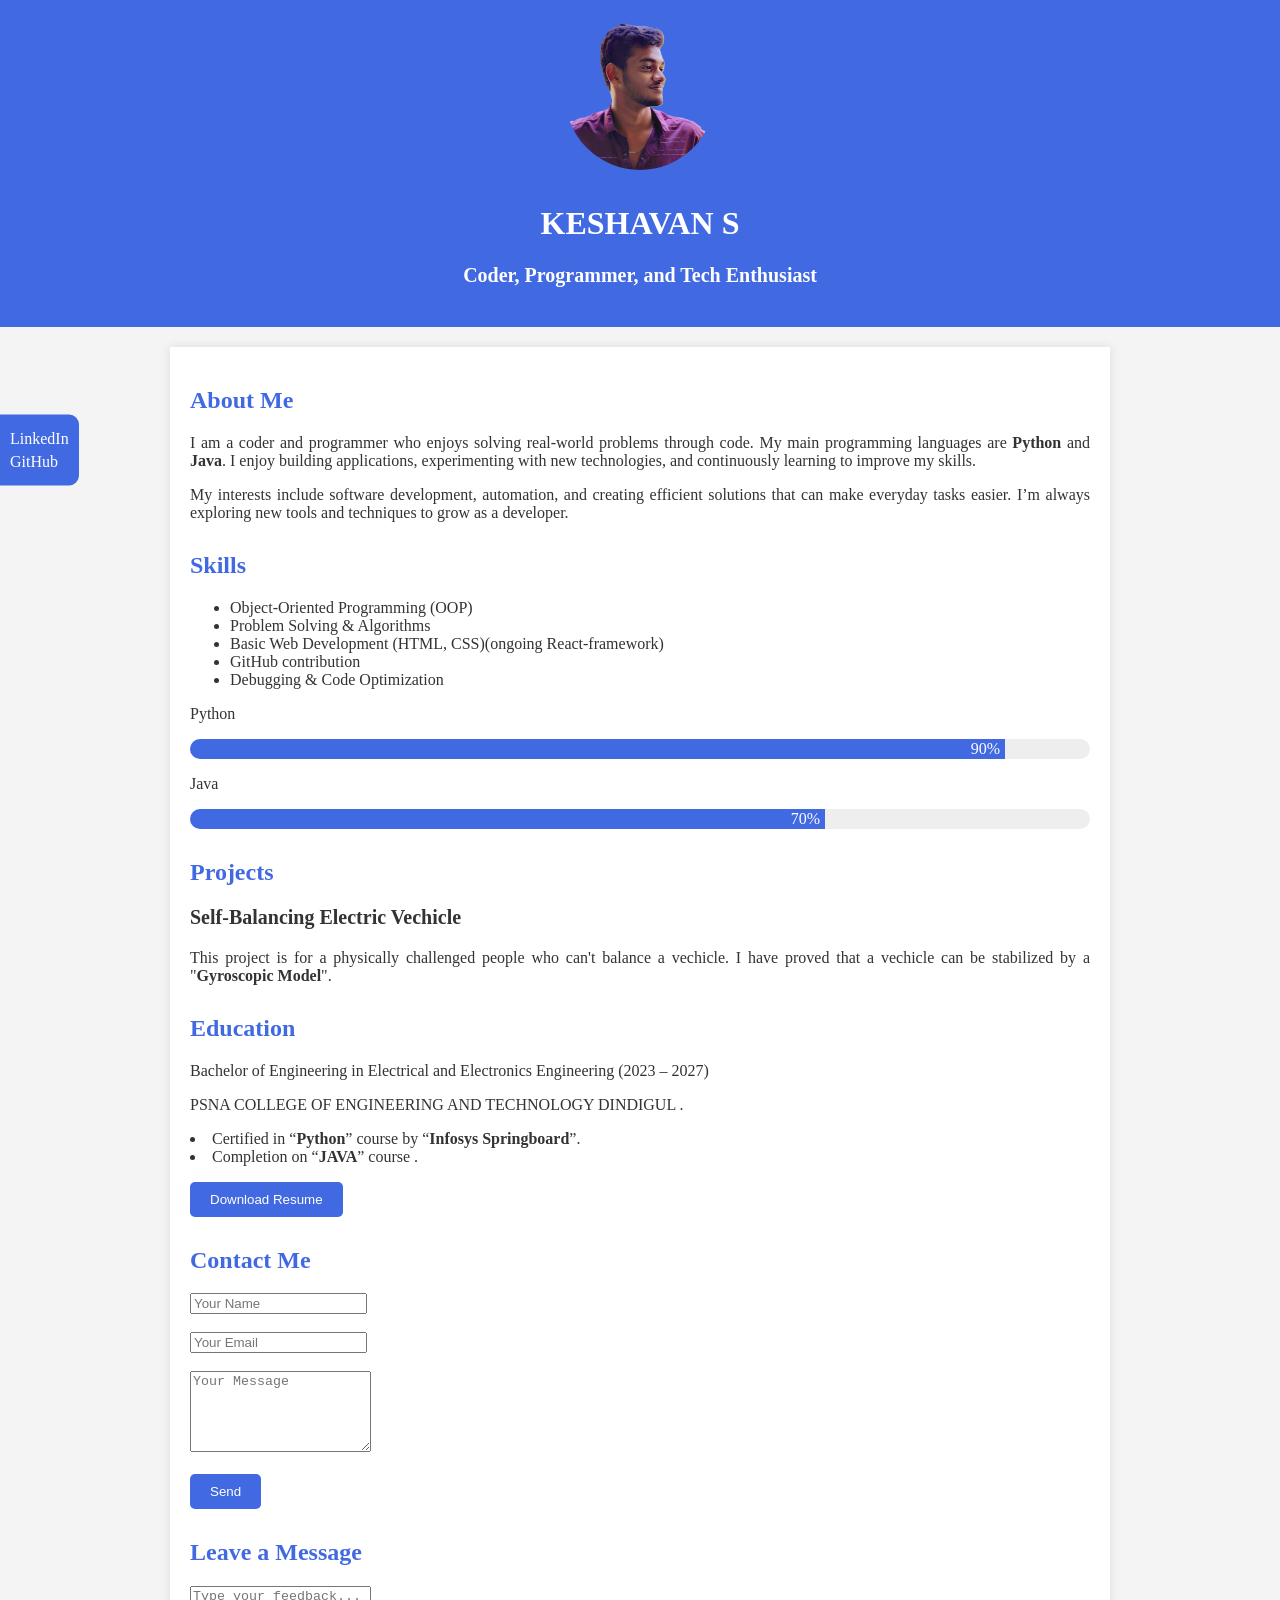
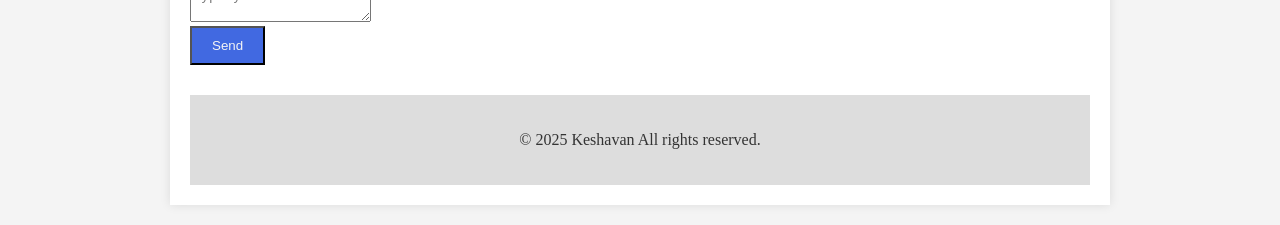
==== index.html @ f6db958f "Add files via upload" ====
<!DOCTYPE html>
<html lang="en">
<head>

<link href="https://cdn.jsdelivr.net/npm/aos@2.3.4/dist/aos.css" rel="stylesheet">
<script src="https://cdn.jsdelivr.net/npm/aos@2.3.4/dist/aos.js"></script>

    <meta charset="UTF-8">
    <title>My Profile</title>
    <link rel="stylesheet" href="style.css">
</head>
<body>
  <header>
  <img src="K7.png" alt="KESHAVAN" style="width:150px; height:150px; border-radius: 100%; object-fit: cover; margin-bottom: 10px;">
    <h1>KESHAVAN S</h1>
    <h3>Coder, Programmer, and Tech Enthusiast</h3>
  </header>

  <div class="container">
    <section>



      <h2>About Me</h2>
     <p>I am a coder and programmer who enjoys solving real-world problems through code. My main programming languages are <strong>Python</strong> and <strong>Java</strong>. I enjoy building applications, experimenting with new technologies, and continuously learning to improve my skills.
  </p>
  <p>
    My interests include software development, automation, and creating efficient solutions that can make everyday tasks easier. I’m always exploring new tools and techniques to grow as a developer.
  </p>
    </section>

    <section>
      <h2>Skills</h2>
      <ul>
    <li>Object-Oriented Programming (OOP)</li>
    <li>Problem Solving & Algorithms</li>
    <li>Basic Web Development (HTML, CSS)(ongoing React-framework)</li>
    <li>GitHub contribution</li>
    <li>Debugging & Code Optimization</li>
      </ul>

<div class="skill">
  <p>Python</p>
  <div class="skill-bar">
    <div class="fill" style="width: 90%;">90%</div>
  </div>
</div>

<div class="skill">
  <p>Java</p>
  <div class="skill-bar">
    <div class="fill" style="width: 70%;">70%</div>
  </div>
</div>

    </section>

    <section>
      <h2>Projects</h2>
      <h3>Self-Balancing Electric Vechicle</h3>
<p>This project is for a physically challenged people who can't balance a vechicle. I have proved that a vechicle can be stabilized by a "<strong>Gyroscopic Model</strong>".</p>
    </section>

    <section>
      <h2>Education</h2>
      <p>Bachelor of Engineering in Electrical and Electronics Engineering (2023 – 2027)</p> 
 <p>PSNA COLLEGE OF ENGINEERING AND TECHNOLOGY DINDIGUL .</p>


 <li>Certified in “<strong>Python</strong>” course by “<strong>Infosys Springboard</strong>”.</li>
<li>Completion on “<strong>JAVA</strong>” course .</li>


</p>
<a href="KESHAVAN_S.pdf" download>
  <button style="padding: 10px 20px; background-color: #4169E1; color: white; border: none; border-radius: 5px;">Download Resume</button>
</a>
    </section>

<div id="progress-bar"></div>


<div class="social-bar">
  <a href="www.linkedin.com/in/keshavan-s-7044b62ba" target="_blank">LinkedIn</a>
  <a href="https://github.com/Kesh-2006-VNR" target="_blank">GitHub</a>

</div>

<section>
  <h2>Contact Me</h2>
  <form action="mailto:keshavans074@gmail.com" method="post" enctype="text/plain">
    <input type="text" name="name" placeholder="Your Name" required><br><br>
    <input type="email" name="email" placeholder="Your Email" required><br><br>
    <textarea name="message" placeholder="Your Message" rows="5" required></textarea><br><br>
    <button style="padding: 10px 20px; background-color: #4169E1; color: white; border: none; border-radius: 5px;type="submit">Send</button>

  </form>

</section>
<section>

<h2>Leave a Message</h2>
<textarea placeholder="Type your feedback..."></textarea><br>
<button onclick="alert('Thanks for your feedback!')">Send</button>
</section>

  <footer>
    <p>&copy; 2025 Keshavan All rights reserved.</p>
  </footer>
</body>

    <script src="script.js"></script>

</html>
---- style.css ----
body {
      font-family: typewriter;
      margin: 0;
      padding: 0;
      background-color: #f4f4f4;
      color: #333;
    }
    header {
      background-color: #4169E1;
      color: white;
      padding: 20px;
      text-align: center;
    }
    .container {
      max-width: 900px;
      margin: 20px auto;
 text-align: justify;

      padding: 20px;
      background: white;
      box-shadow: 0 0 10px rgba(0, 0, 0, 0.1);
    }
    section {
      margin-bottom: 30px;
    }
    h2 {

      color: #4169E1;
    }
    footer {
      text-align: center;
      padding: 20px;
      background-color: #ddd;
    }

button {
    background-color: #4169E1;
    color:  #f4f4f4;
    padding: 10px 20px;
    font-size: 20px;
}
h3{font-size: 20px;}

button:hover {
  transform: scale(1.05);
  transition: transform 0.3s ease-in-out;
}

.social-bar {
  position: fixed;
  top: 50%;
  left: 0;
  transform: translateY(-50%);
  background: #4169E1;
  padding: 10px;
  border-radius: 0 10px 10px 0;
}
.social-bar a {
  display: block;
  color: white;
  margin: 5px 0;
  text-decoration: none;
}
.skill-bar {
  background: #eee;
  border-radius: 20px;
  overflow: hidden;
  height: 20px;
}
.skill-bar .fill {
  background: #4169E1;
  height: 100%;
  text-align: right;
  padding-right: 5px;
  color: white;
  line-height: 20px;
  transition: width 1s ease-in-out;
}
#progress-bar {
  position: fixed;
  top: 0;
  left: 0;
  height: 4px;
  background: #000000;
  width: 0%;
  z-index: 9999;
}
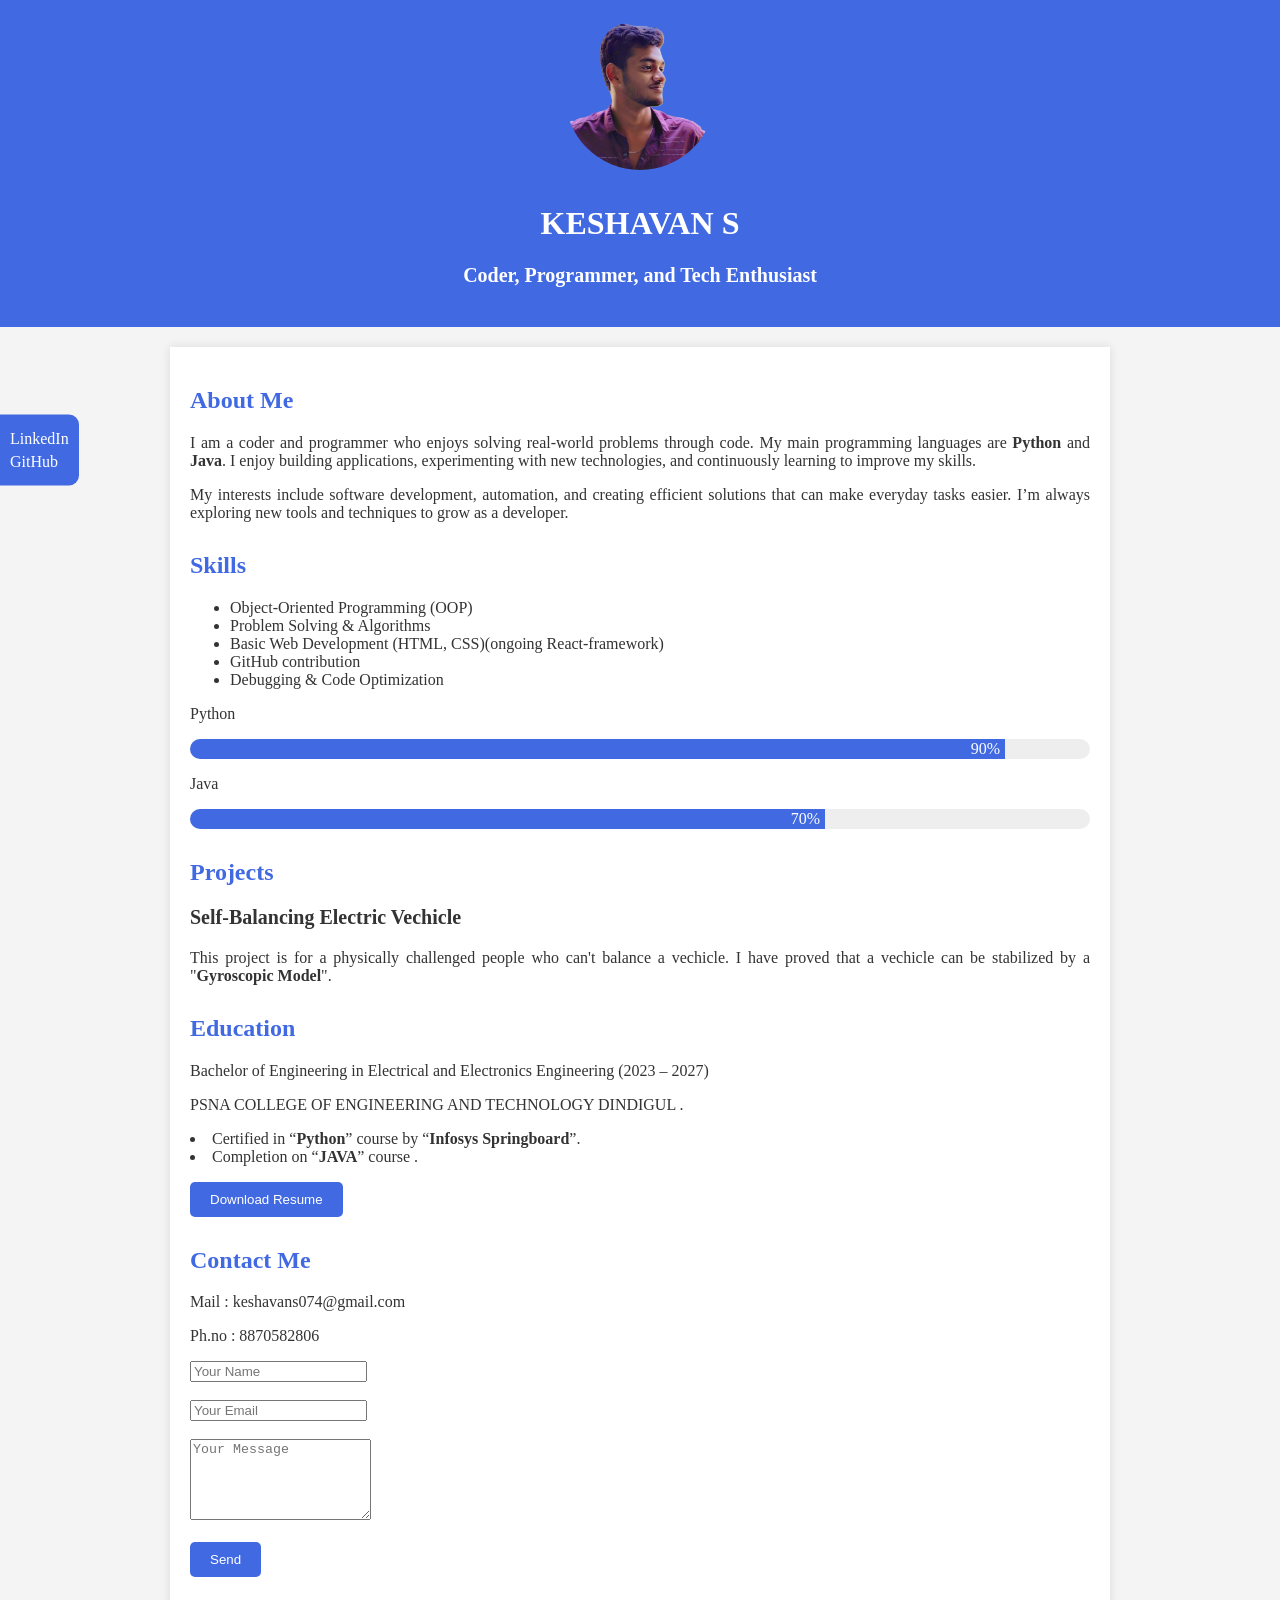
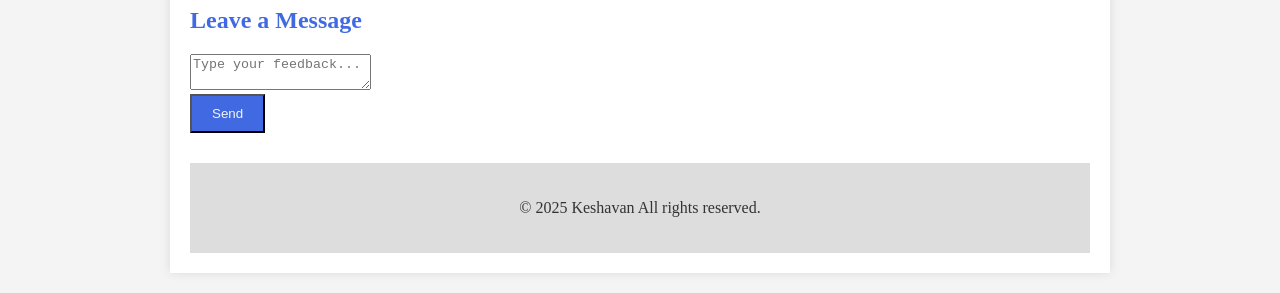
==== commit 2ccd4754: "Add files via upload" ====
--- a/index.html
+++ b/index.html
@@ -88,6 +88,8 @@
 
 <section>
   <h2>Contact Me</h2>
+<p>Mail : keshavans074@gmail.com</p>
+<p>Ph.no : 8870582806</p>
   <form action="mailto:keshavans074@gmail.com" method="post" enctype="text/plain">
     <input type="text" name="name" placeholder="Your Name" required><br><br>
     <input type="email" name="email" placeholder="Your Email" required><br><br>
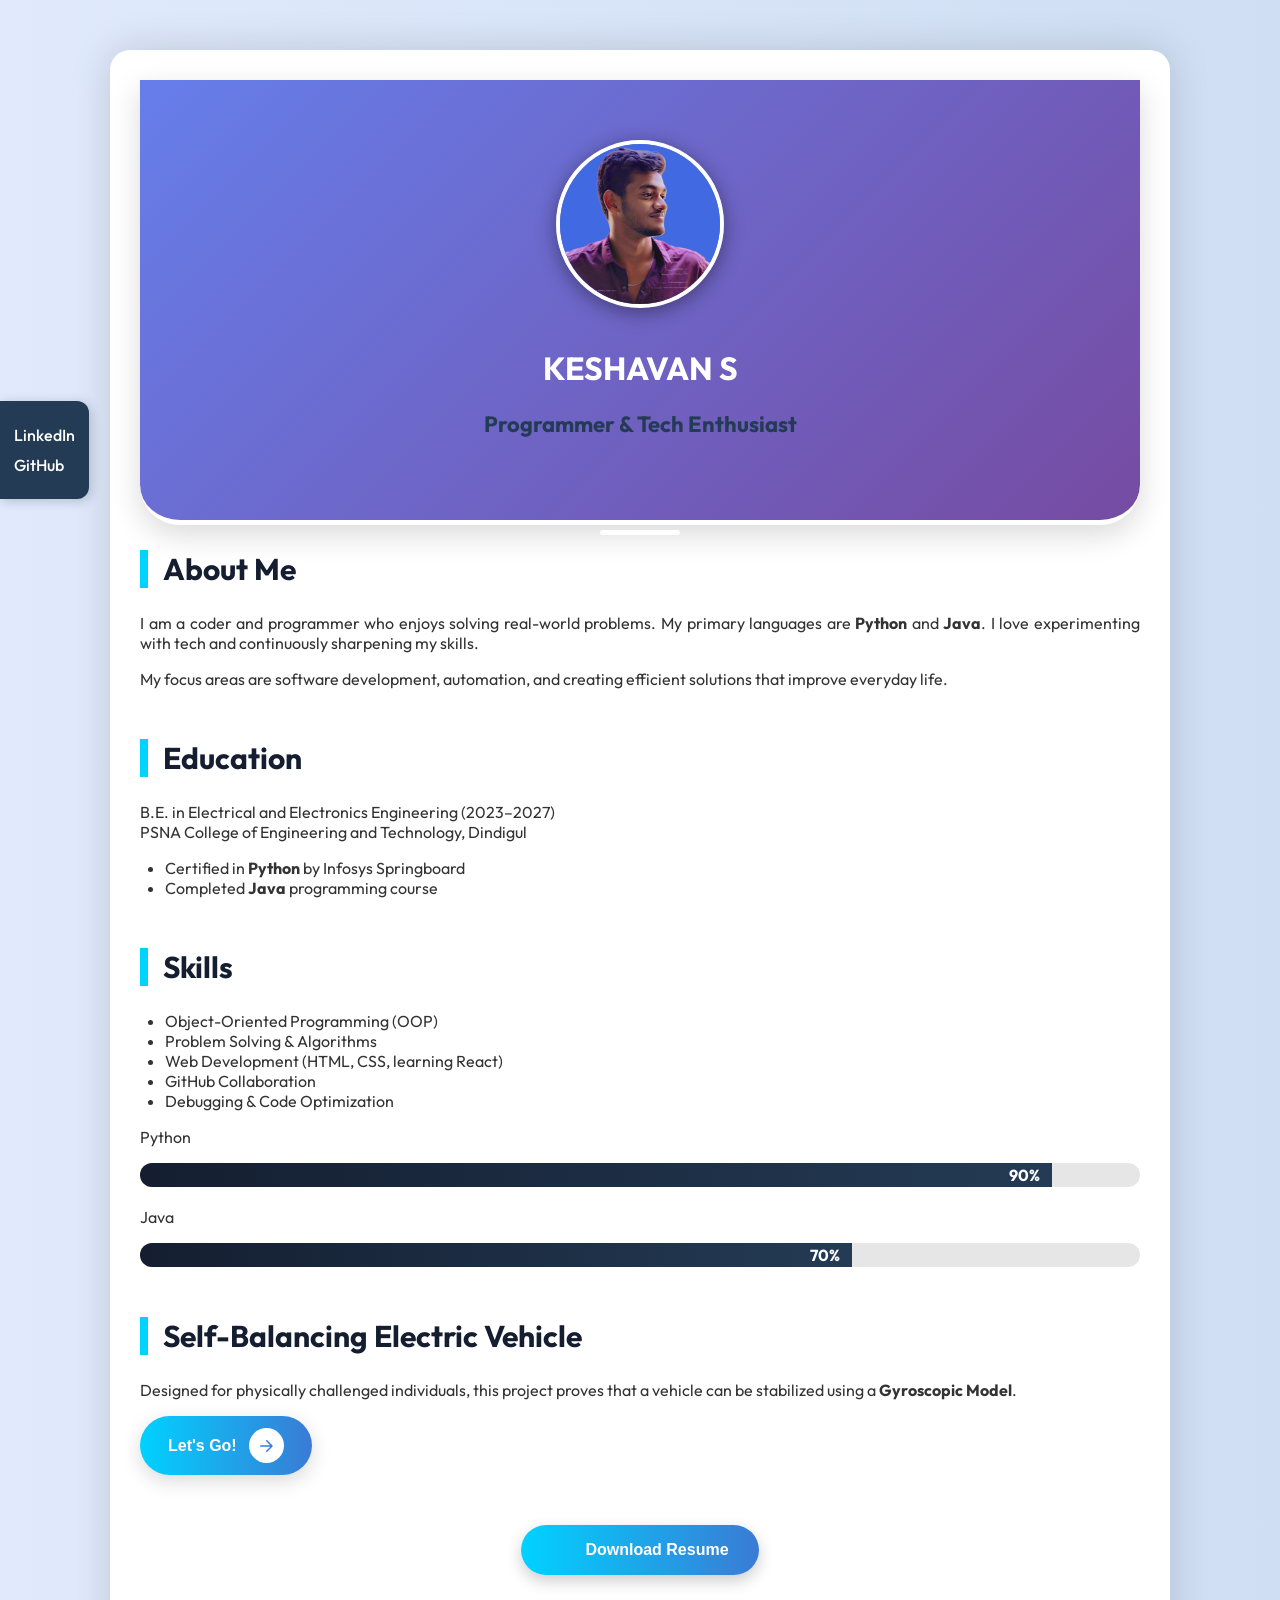
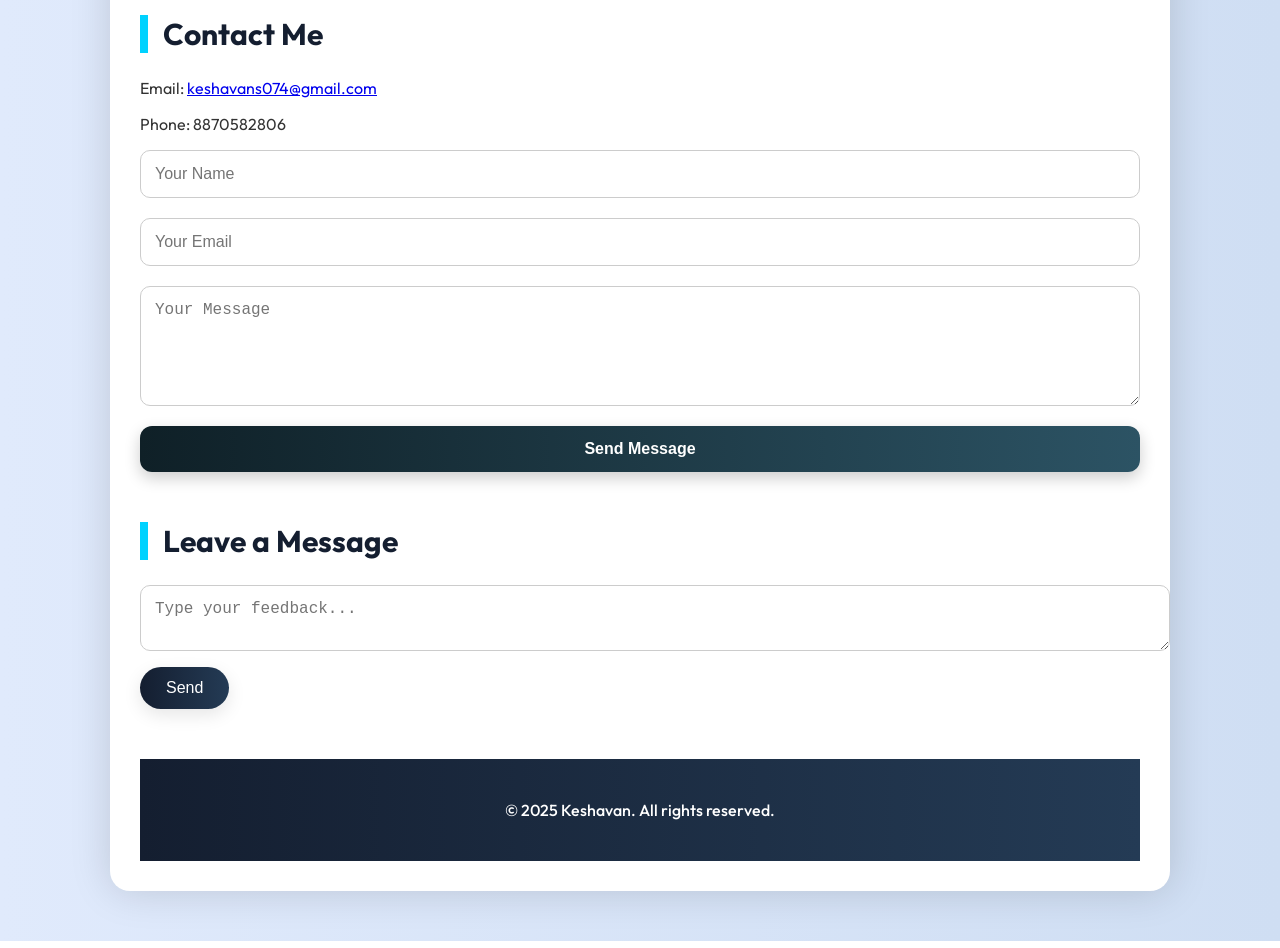
==== commit 4cf23b19: "Add files via upload" ====
--- a/index.html
+++ b/index.html
@@ -1,116 +1,119 @@
 <!DOCTYPE html>
 <html lang="en">
 <head>
-
-<link href="https://cdn.jsdelivr.net/npm/aos@2.3.4/dist/aos.css" rel="stylesheet">
-<script src="https://cdn.jsdelivr.net/npm/aos@2.3.4/dist/aos.js"></script>
-
-    <meta charset="UTF-8">
-    <title>My Profile</title>
-    <link rel="stylesheet" href="style.css">
+  <meta charset="UTF-8" />
+  <meta name="viewport" content="width=device-width, initial-scale=1.0" />
+  <title>Keshavan S - Portfolio</title>
+  <link href="https://fonts.googleapis.com/css2?family=Outfit:wght@400;600;700&display=swap" rel="stylesheet">
+  <link rel="stylesheet" href="style.css" />
+  <script src="https://cdn.jsdelivr.net/npm/aos@2.3.4/dist/aos.js"></script>
+  <link href="https://cdn.jsdelivr.net/npm/aos@2.3.4/dist/aos.css" rel="stylesheet">
 </head>
 <body>
-  <header>
-  <img src="K7.png" alt="KESHAVAN" style="width:150px; height:150px; border-radius: 100%; object-fit: cover; margin-bottom: 10px;">
-    <h1>KESHAVAN S</h1>
-    <h3>Coder, Programmer, and Tech Enthusiast</h3>
-  </header>
+  <div class="container">
+    <header>
+      <img src="K7.png" alt="Keshavan Profile" class="profile-pic" />
+      <h1>KESHAVAN S</h1>
+      <h3>Programmer & Tech Enthusiast</h3>
+    </header>
 
-  <div class="container">
-    <section>
-
-
-
+    <!-- About Me -->
+    <section class="about-me">
       <h2>About Me</h2>
-     <p>I am a coder and programmer who enjoys solving real-world problems through code. My main programming languages are <strong>Python</strong> and <strong>Java</strong>. I enjoy building applications, experimenting with new technologies, and continuously learning to improve my skills.
-  </p>
-  <p>
-    My interests include software development, automation, and creating efficient solutions that can make everyday tasks easier. I’m always exploring new tools and techniques to grow as a developer.
-  </p>
+      <p>I am a coder and programmer who enjoys solving real-world problems. My primary languages are <strong>Python</strong> and <strong>Java</strong>. I love experimenting with tech and continuously sharpening my skills.</p>
+      <p>My focus areas are software development, automation, and creating efficient solutions that improve everyday life.</p>
     </section>
 
-    <section>
+    <!-- Education -->
+    <section class="education">
+      <h2>Education</h2>
+      <p>B.E. in Electrical and Electronics Engineering (2023–2027)<br />
+         PSNA College of Engineering and Technology, Dindigul</p>
+      <ul>
+        <li>Certified in <strong>Python</strong> by Infosys Springboard</li>
+        <li>Completed <strong>Java</strong> programming course</li>
+      </ul>
+    </section>
+
+    <!-- Skills -->
+    <section class="skills">
       <h2>Skills</h2>
       <ul>
-    <li>Object-Oriented Programming (OOP)</li>
-    <li>Problem Solving & Algorithms</li>
-    <li>Basic Web Development (HTML, CSS)(ongoing React-framework)</li>
-    <li>GitHub contribution</li>
-    <li>Debugging & Code Optimization</li>
+        <li>Object-Oriented Programming (OOP)</li>
+        <li>Problem Solving & Algorithms</li>
+        <li>Web Development (HTML, CSS, learning React)</li>
+        <li>GitHub Collaboration</li>
+        <li>Debugging & Code Optimization</li>
       </ul>
+      <div class="skill">
+        <p>Python</p>
+        <div class="skill-bar"><div class="fill" style="width: 90%">90%</div></div>
+      </div>
+      <div class="skill">
+        <p>Java</p>
+        <div class="skill-bar"><div class="fill" style="width: 70%">70%</div></div>
+      </div>
+    </section>
 
-<div class="skill">
-  <p>Python</p>
-  <div class="skill-bar">
-    <div class="fill" style="width: 90%;">90%</div>
-  </div>
-</div>
-
-<div class="skill">
-  <p>Java</p>
-  <div class="skill-bar">
-    <div class="fill" style="width: 70%;">70%</div>
-  </div>
-</div>
+    <!-- Project -->
+    <section class="project">
+      <h2>Self-Balancing Electric Vehicle</h2>
+      <p>Designed for physically challenged individuals, this project proves that a vehicle can be stabilized using a <strong>Gyroscopic Model</strong>.</p>
+      <button class="project-btn" onclick="window.location.href='your-project-details.html'">
+  <span class="text">Let's Go!</span>
+  <span class="icon-wrap">
+    <svg xmlns="http://www.w3.org/2000/svg" width="18" height="18" viewBox="0 0 24 24" fill="none">
+      <path d="M5 12h14M13 5l7 7-7 7" stroke="currentColor" stroke-width="2" stroke-linecap="round" stroke-linejoin="round"/>
+    </svg>
+  </span>
+</button>
 
     </section>
 
-    <section>
-      <h2>Projects</h2>
-      <h3>Self-Balancing Electric Vechicle</h3>
-<p>This project is for a physically challenged people who can't balance a vechicle. I have proved that a vechicle can be stabilized by a "<strong>Gyroscopic Model</strong>".</p>
+    <!-- Resume Download -->
+<div class="resume-download">
+  <button class="resume-btn">
+    <svg class="svgIcon" viewBox="0 0 384 512" xmlns="http://www.w3.org/2000/svg">
+      <path d="M169.4 470.6c12.5 12.5 32.8..." />
+    </svg>
+    <span>Download Resume</span>
+  </button>
+</div>
+
+
+    <!-- Social Links -->
+    <div class="social-bar">
+      <a href="https://www.linkedin.com/in/keshavan-s-7044b62ba" target="_blank">LinkedIn</a>
+      <a href="https://github.com/Kesh-2006-VNR" target="_blank">GitHub</a>
+    </div>
+
+    <!-- Contact Form -->
+    <section class="contact">
+      <h2>Contact Me</h2>
+      <p>Email: <a href="mailto:keshavans074@gmail.com">keshavans074@gmail.com</a></p>
+      <p>Phone: 8870582806</p>
+      <form action="mailto:keshavans074@gmail.com" method="post" enctype="text/plain">
+        <input type="text" name="name" placeholder="Your Name" required />
+        <input type="email" name="email" placeholder="Your Email" required />
+        <textarea name="message" rows="5" placeholder="Your Message" required></textarea>
+        <button class="button" type="submit">Send Message</button>
+      </form>
     </section>
 
-    <section>
-      <h2>Education</h2>
-      <p>Bachelor of Engineering in Electrical and Electronics Engineering (2023 – 2027)</p> 
- <p>PSNA COLLEGE OF ENGINEERING AND TECHNOLOGY DINDIGUL .</p>
-
-
- <li>Certified in “<strong>Python</strong>” course by “<strong>Infosys Springboard</strong>”.</li>
-<li>Completion on “<strong>JAVA</strong>” course .</li>
-
-
-</p>
-<a href="KESHAVAN_S.pdf" download>
-  <button style="padding: 10px 20px; background-color: #4169E1; color: white; border: none; border-radius: 5px;">Download Resume</button>
-</a>
+    <!-- Feedback -->
+    <section class="feedback">
+      <h2>Leave a Message</h2>
+      <textarea placeholder="Type your feedback..."></textarea>
+      <button onclick="alert('Thanks for your feedback!')">Send</button>
     </section>
 
-<div id="progress-bar"></div>
+    <!-- Footer -->
+    <footer>
+      <p>&copy; 2025 Keshavan. All rights reserved.</p>
+    </footer>
+  </div>
 
-
-<div class="social-bar">
-  <a href="www.linkedin.com/in/keshavan-s-7044b62ba" target="_blank">LinkedIn</a>
-  <a href="https://github.com/Kesh-2006-VNR" target="_blank">GitHub</a>
-
-</div>
-
-<section>
-  <h2>Contact Me</h2>
-<p>Mail : keshavans074@gmail.com</p>
-<p>Ph.no : 8870582806</p>
-  <form action="mailto:keshavans074@gmail.com" method="post" enctype="text/plain">
-    <input type="text" name="name" placeholder="Your Name" required><br><br>
-    <input type="email" name="email" placeholder="Your Email" required><br><br>
-    <textarea name="message" placeholder="Your Message" rows="5" required></textarea><br><br>
-    <button style="padding: 10px 20px; background-color: #4169E1; color: white; border: none; border-radius: 5px;type="submit">Send</button>
-
-  </form>
-
-</section>
-<section>
-
-<h2>Leave a Message</h2>
-<textarea placeholder="Type your feedback..."></textarea><br>
-<button onclick="alert('Thanks for your feedback!')">Send</button>
-</section>
-
-  <footer>
-    <p>&copy; 2025 Keshavan All rights reserved.</p>
-  </footer>
+  <div id="progress-bar"></div>
+  <script src="script.js"></script>
 </body>
-
-    <script src="script.js"></script>
-
-</html>+</html>
--- a/style.css
+++ b/style.css
@@ -1,50 +1,162 @@
-
- body {
-      font-family: typewriter;
-      margin: 0;
-      padding: 0;
-      background-color: #f4f4f4;
-      color: #333;
-    }
-    header {
-      background-color: #4169E1;
-      color: white;
-      padding: 20px;
-      text-align: center;
-    }
-    .container {
-      max-width: 900px;
-      margin: 20px auto;
- text-align: justify;
-
-      padding: 20px;
-      background: white;
-      box-shadow: 0 0 10px rgba(0, 0, 0, 0.1);
-    }
-    section {
-      margin-bottom: 30px;
-    }
-    h2 {
-
-      color: #4169E1;
-    }
-    footer {
-      text-align: center;
-      padding: 20px;
-      background-color: #ddd;
-    }
+body {
+  font-family: 'Outfit', sans-serif;
+  margin: 0;
+  padding: 0;
+  background: linear-gradient(to right, #e0eafc, #cfdef3);
+  color: #333;
+}
+
+header {
+  background: linear-gradient(135deg, #667eea, #764ba2);
+  color: white;
+  padding: 60px 20px;
+  text-align: center;
+  box-shadow: 0 10px 30px rgba(0, 0, 0, 0.15);
+  border-bottom: 5px solid #fff;
+  border-radius: 0 0 40px 40px;
+  position: relative;
+}
+
+header::after {
+  content: "";
+  position: absolute;
+  bottom: -15px;
+  left: 50%;
+  transform: translateX(-50%);
+  width: 80px;
+  height: 5px;
+  background: white;
+  border-radius: 50px;
+}
+
+.profile-pic {
+  width: 160px;
+  height: 160px;
+  border-radius: 50%;
+  object-fit: cover;
+  margin-bottom: 15px;
+  border: 4px solid white;
+  box-shadow: 0 4px 20px rgba(0, 0, 0, 0.4);
+}
+
+.container {
+  max-width: 1000px;
+  margin: 50px auto;
+  padding: 30px;
+  background: white;
+  border-radius: 20px;
+  box-shadow: 0 0 40px rgba(0, 0, 0, 0.15);
+  text-align: justify;
+}
+
+section {
+  margin-bottom: 50px;
+}
+
+h2 {
+  color: #141e30;
+  font-size: 30px;
+  border-left: 8px solid #00d2ff;
+  padding-left: 15px;
+  margin-bottom: 25px;
+}
+
+footer {
+  text-align: center;
+  padding: 25px;
+  background: linear-gradient(to right, #141e30, #243b55);
+  color: white;
+  font-size: 16px;
+  font-weight: 500;
+}
+
+ul {
+  padding-left: 25px;
+}
 
 button {
-    background-color: #4169E1;
-    color:  #f4f4f4;
-    padding: 10px 20px;
-    font-size: 20px;
-}
-h3{font-size: 20px;}
+  background: linear-gradient(to right, #141e30, #243b55);
+  color: white;
+  padding: 12px 26px;
+  font-size: 16px;
+  font-weight: 500;
+  border: none;
+  border-radius: 50px;
+  cursor: pointer;
+  transition: all 0.3s ease-in-out;
+  box-shadow: 0 6px 18px rgba(0, 0, 0, 0.1);
+}
 
 button:hover {
+  transform: translateY(-3px);
+  background: linear-gradient(to right, #243b55, #141e30);
+}
+
+h3 {
+  font-size: 22px;
+  color: #243b55;
+}
+
+.skill-bar {
+  background: #e6e6e6;
+  border-radius: 40px;
+  overflow: hidden;
+  height: 24px;
+  margin-bottom: 20px;
+}
+
+.skill-bar .fill {
+  background: linear-gradient(to right, #141e30, #243b55);
+  height: 100%;
+  text-align: right;
+  padding-right: 12px;
+  color: white;
+  font-weight: bold;
+  line-height: 24px;
+  transition: width 1s ease-in-out;
+}
+
+#progress-bar {
+  position: fixed;
+  top: 0;
+  left: 0;
+  height: 6px;
+  background: #00d2ff;
+  width: 0%;
+  z-index: 9999;
+  box-shadow: 0 2px 10px #00d2ff;
+}
+
+.project-btn {
+  display: inline-flex;
+  align-items: center;
+  background: linear-gradient(to right, #00d2ff, #3a7bd5);
+  color: white;
+  padding: 12px 28px;
+  border-radius: 40px;
+  border: none;
+  cursor: pointer;
+  font-size: 16px;
+  font-weight: 600;
+  transition: all 0.3s ease;
+  box-shadow: 0 6px 20px rgba(0, 0, 0, 0.15);
+}
+
+.project-btn:hover {
+  background: linear-gradient(to right, #3a7bd5, #00d2ff);
   transform: scale(1.05);
-  transition: transform 0.3s ease-in-out;
+}
+
+.project-btn .icon-wrap {
+  margin-left: 12px;
+  width: 35px;
+  height: 35px;
+  background: white;
+  color: #3a7bd5;
+  border-radius: 50%;
+  display: flex;
+  align-items: center;
+  justify-content: center;
 }
 
 .social-bar {
@@ -52,38 +164,91 @@
   top: 50%;
   left: 0;
   transform: translateY(-50%);
-  background: #4169E1;
-  padding: 10px;
-  border-radius: 0 10px 10px 0;
-}
+  background: #243b55;
+  padding: 14px;
+  border-radius: 0 12px 12px 0;
+  box-shadow: 2px 2px 12px rgba(0, 0, 0, 0.2);
+}
+
 .social-bar a {
   display: block;
   color: white;
-  margin: 5px 0;
+  margin: 10px 0;
   text-decoration: none;
-}
-.skill-bar {
-  background: #eee;
-  border-radius: 20px;
-  overflow: hidden;
-  height: 20px;
-}
-.skill-bar .fill {
-  background: #4169E1;
-  height: 100%;
-  text-align: right;
-  padding-right: 5px;
-  color: white;
-  line-height: 20px;
-  transition: width 1s ease-in-out;
-}
-#progress-bar {
-  position: fixed;
-  top: 0;
-  left: 0;
-  height: 4px;
-  background: #000000;
-  width: 0%;
-  z-index: 9999;
-}
-
+  font-weight: 500;
+}
+
+.resume-download {
+  display: flex;
+  justify-content: center;
+  margin: 40px 0;
+}
+
+.resume-btn {
+  display: flex;
+  align-items: center;
+  gap: 12px;
+  background: linear-gradient(to right, #00d2ff, #3a7bd5);
+  border: none;
+  color: white;
+  font-size: 16px;
+  font-weight: 600;
+  padding: 14px 30px;
+  border-radius: 50px;
+  cursor: pointer;
+  box-shadow: 0 6px 16px rgba(0, 0, 0, 0.2);
+  transition: all 0.3s ease;
+}
+
+.resume-btn .svgIcon {
+  width: 22px;
+  height: 22px;
+  fill: white;
+}
+
+.resume-btn:hover {
+  background: linear-gradient(to right, #3a7bd5, #00d2ff);
+  transform: translateY(-2px);
+}
+
+.contact form {
+  display: flex;
+  flex-direction: column;
+  gap: 20px;
+}
+
+.contact input,
+.contact textarea {
+  padding: 14px;
+  border-radius: 10px;
+  border: 1px solid #ccc;
+  font-size: 16px;
+  outline-color: #00d2ff;
+}
+
+.contact .button {
+  background: linear-gradient(to right, #0f2027, #2c5364);
+  border: none;
+  color: white;
+  font-weight: bold;
+  font-size: 16px;
+  padding: 14px;
+  border-radius: 12px;
+  cursor: pointer;
+  box-shadow: 0 6px 16px rgba(0, 0, 0, 0.2);
+  transition: all 0.3s ease;
+}
+
+.contact .button:hover {
+  background: linear-gradient(to right, #2c5364, #0f2027);
+  transform: translateY(-2px);
+}
+
+.feedback textarea {
+  width: 100%;
+  padding: 14px;
+  border-radius: 10px;
+  border: 1px solid #ccc;
+  font-size: 16px;
+  margin-bottom: 12px;
+}
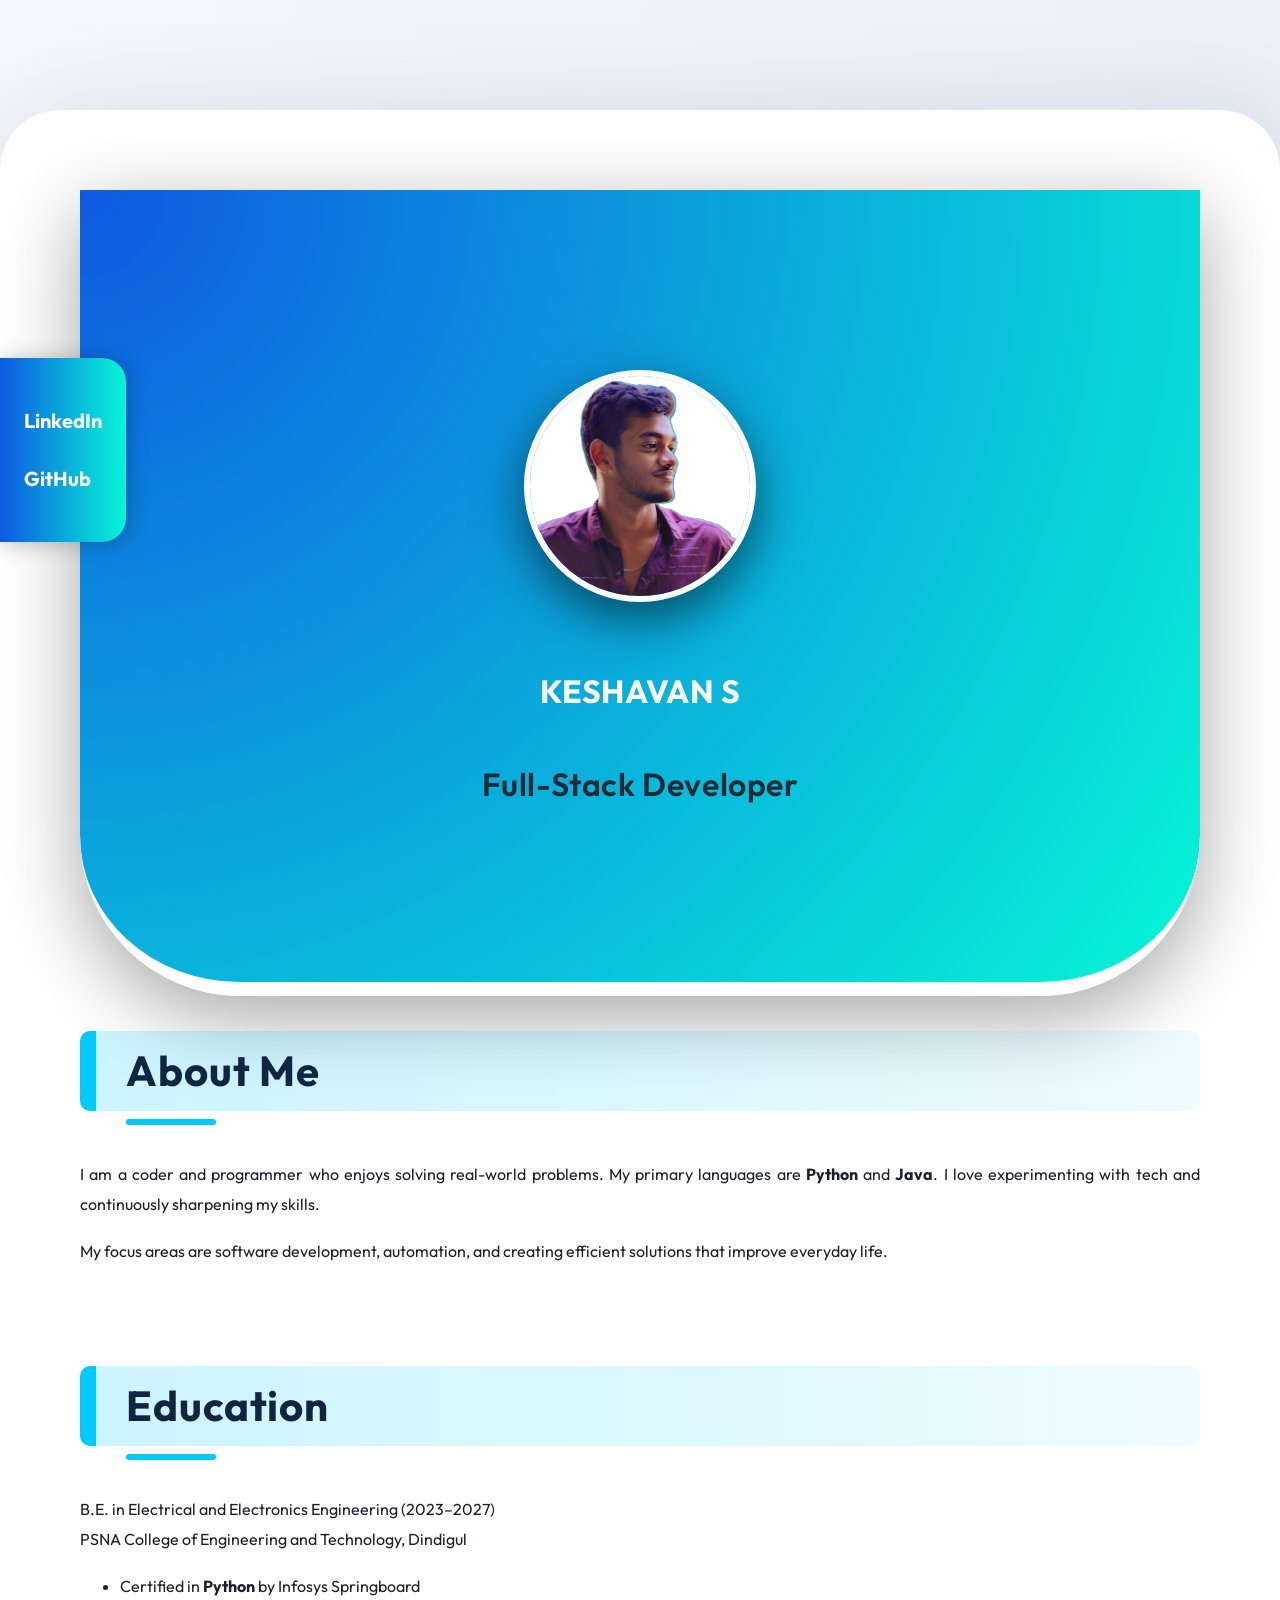
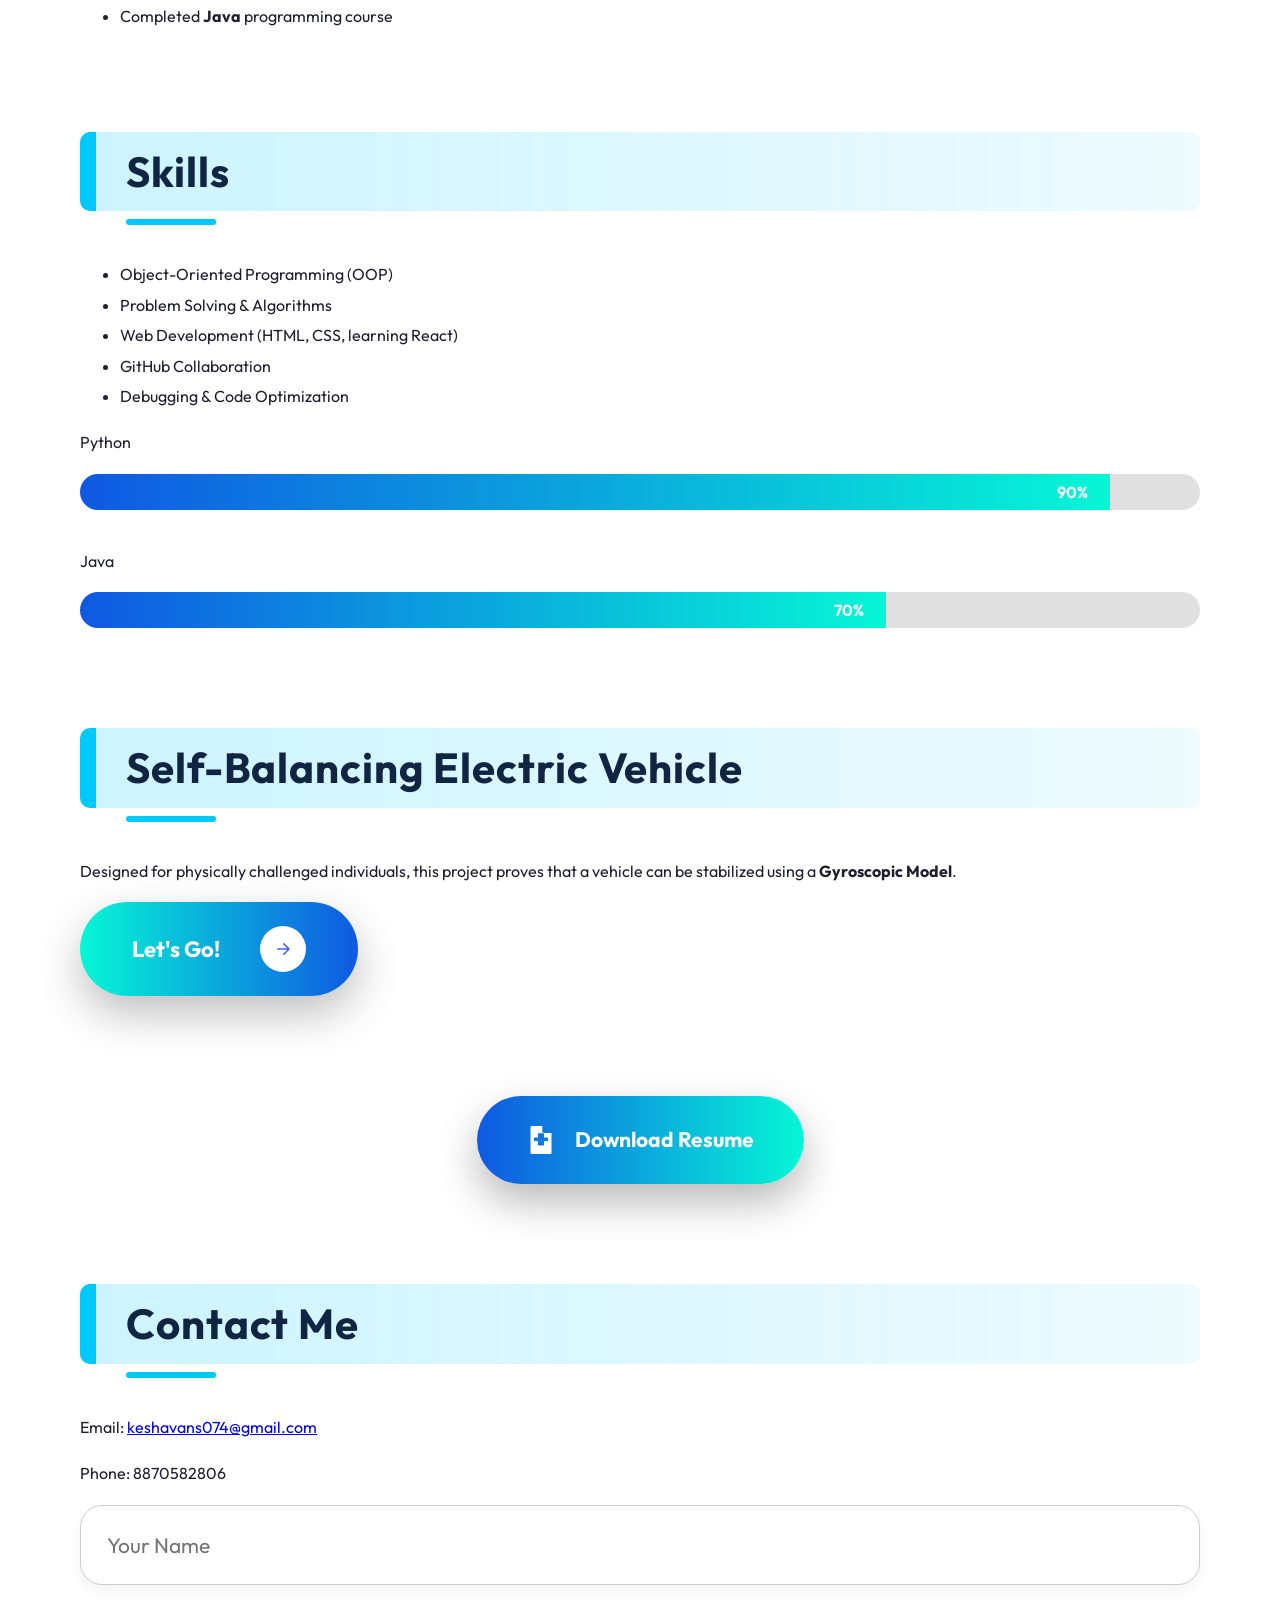
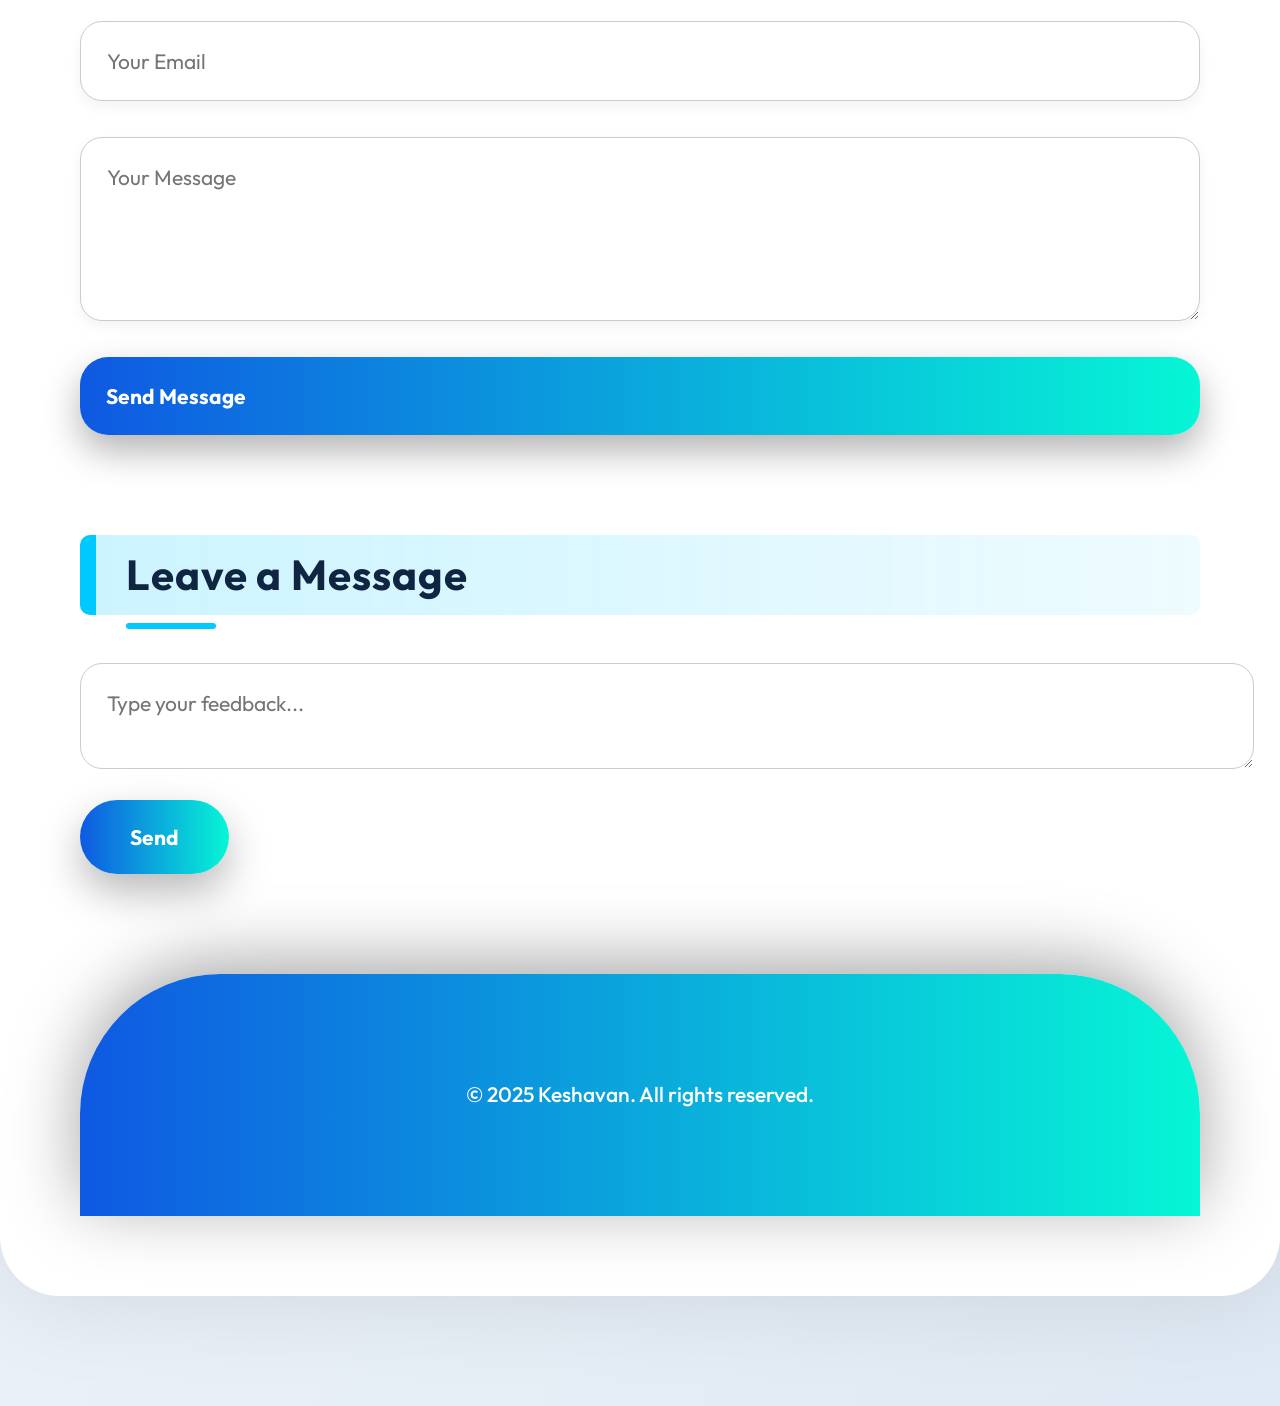
==== commit cf98bf25: "Add files via upload" ====
--- a/index.html
+++ b/index.html
@@ -14,7 +14,7 @@
     <header>
       <img src="K7.png" alt="Keshavan Profile" class="profile-pic" />
       <h1>KESHAVAN S</h1>
-      <h3>Programmer & Tech Enthusiast</h3>
+      <h3>Full-Stack Developer</h3>
     </header>
 
     <!-- About Me -->
@@ -72,13 +72,14 @@
 
     <!-- Resume Download -->
 <div class="resume-download">
-  <button class="resume-btn">
-    <svg class="svgIcon" viewBox="0 0 384 512" xmlns="http://www.w3.org/2000/svg">
-      <path d="M169.4 470.6c12.5 12.5 32.8..." />
+  <a href="your-resume.pdf" download class="resume-btn">
+    <svg class="svgIcon" xmlns="http://www.w3.org/2000/svg" viewBox="0 0 384 512">
+      <path d="M216 0H24C10.7 0 0 10.7 0 24V488c0 13.3 10.7 24 24 24H360c13.3 0 24-10.7 24-24V128H248c-17.7 0-32-14.3-32-32V0zM320 264c0 6.6-5.4 12-12 12H248v68c0 6.6-5.4 12-12 12h-88c-6.6 0-12-5.4-12-12v-68h-60c-6.6 0-12-5.4-12-12v-40c0-6.6 5.4-12 12-12h60v-68c0-6.6 5.4-12 12-12h88c6.6 0 12 5.4 12 12v68h60c6.6 0 12 5.4 12 12v40z"/>
     </svg>
     <span>Download Resume</span>
-  </button>
+  </a>
 </div>
+
 
 
     <!-- Social Links -->
--- a/style.css
+++ b/style.css
@@ -1,118 +1,170 @@
+@import url('https://fonts.googleapis.com/css2?family=Outfit:wght@400;600;700&display=swap');
+
 body {
   font-family: 'Outfit', sans-serif;
   margin: 0;
   padding: 0;
-  background: linear-gradient(to right, #e0eafc, #cfdef3);
-  color: #333;
+  background: linear-gradient(to bottom right, #f4f7fc, #dfe9f3);
+  color: #1e1e2f;
+  line-height: 1.9;
+  scroll-behavior: smooth;
+  transition: background 0.5s ease;
 }
 
 header {
-  background: linear-gradient(135deg, #667eea, #764ba2);
-  color: white;
-  padding: 60px 20px;
+  background: radial-gradient(circle at top left, #0f59e2, #06f6d6);
+  color: white;
+  padding: 180px 20px 140px;
   text-align: center;
-  box-shadow: 0 10px 30px rgba(0, 0, 0, 0.15);
-  border-bottom: 5px solid #fff;
-  border-radius: 0 0 40px 40px;
+  box-shadow: 0 22px 80px rgba(0, 0, 0, 0.35);
+  border-bottom: 14px solid #ffffff;
+  border-radius: 0 0 160px 160px;
   position: relative;
+  overflow: hidden;
+  letter-spacing: 0.6px;
 }
 
 header::after {
   content: "";
   position: absolute;
-  bottom: -15px;
+  bottom: -32px;
   left: 50%;
   transform: translateX(-50%);
-  width: 80px;
-  height: 5px;
+  width: 200px;
+  height: 12px;
   background: white;
-  border-radius: 50px;
+  border-radius: 100px;
 }
 
 .profile-pic {
-  width: 160px;
-  height: 160px;
+  width: 220px;
+  height: 220px;
   border-radius: 50%;
   object-fit: cover;
-  margin-bottom: 15px;
-  border: 4px solid white;
-  box-shadow: 0 4px 20px rgba(0, 0, 0, 0.4);
+  margin-bottom: 28px;
+  border: 6px solid white;
+  box-shadow: 0 18px 50px rgba(0, 0, 0, 0.55);
+  transition: transform 0.4s ease;
+}
+
+.profile-pic:hover {
+  transform: scale(1.1);
 }
 
 .container {
-  max-width: 1000px;
-  margin: 50px auto;
-  padding: 30px;
-  background: white;
-  border-radius: 20px;
-  box-shadow: 0 0 40px rgba(0, 0, 0, 0.15);
+  max-width: 1200px;
+  margin: 110px auto;
+  padding: 80px;
+  background: #ffffff;
+  border-radius: 60px;
+  box-shadow: 0 0 100px rgba(0, 0, 0, 0.1);
   text-align: justify;
+  animation: fadeIn 1.2s ease-in-out;
+}
+
+@keyframes fadeIn {
+  from { opacity: 0; transform: translateY(30px); }
+  to { opacity: 1; transform: translateY(0); }
 }
 
 section {
-  margin-bottom: 50px;
+  margin-bottom: 100px;
 }
 
 h2 {
-  color: #141e30;
-  font-size: 30px;
-  border-left: 8px solid #00d2ff;
-  padding-left: 15px;
-  margin-bottom: 25px;
+  color: #102542;
+  font-size: 42px;
+  border-left: 16px solid #00c9ff;
+  padding-left: 30px;
+  margin-bottom: 48px;
+  font-weight: 700;
+  position: relative;
+  letter-spacing: 0.9px;
+  background: linear-gradient(to right, #00c9ff33, #00c9ff11);
+  border-radius: 10px;
+}
+
+h2::after {
+  content: '';
+  position: absolute;
+  bottom: -14px;
+  left: 30px;
+  width: 90px;
+  height: 6px;
+  background: #00c9ff;
+  border-radius: 3px;
 }
 
 footer {
   text-align: center;
-  padding: 25px;
-  background: linear-gradient(to right, #141e30, #243b55);
-  color: white;
-  font-size: 16px;
+  padding: 80px;
+  background: linear-gradient(to right, #0f59e2, #06f6d6);
+  color: white;
+  font-size: 21px;
   font-weight: 500;
+  border-radius: 140px 140px 0 0;
+  box-shadow: 0 -12px 70px rgba(0, 0, 0, 0.35);
 }
 
 ul {
-  padding-left: 25px;
-}
-
-button {
-  background: linear-gradient(to right, #141e30, #243b55);
-  color: white;
-  padding: 12px 26px;
-  font-size: 16px;
-  font-weight: 500;
+  padding-left: 40px;
+  list-style-type: disc;
+}
+
+button,
+.resume-btn {
+  background: linear-gradient(to right, #0f59e2, #06f6d6);
+  color: white;
+  padding: 24px 50px;
+  font-size: 21px;
+  font-weight: 700;
   border: none;
-  border-radius: 50px;
+  border-radius: 90px;
   cursor: pointer;
-  transition: all 0.3s ease-in-out;
-  box-shadow: 0 6px 18px rgba(0, 0, 0, 0.1);
-}
-
-button:hover {
-  transform: translateY(-3px);
-  background: linear-gradient(to right, #243b55, #141e30);
+  transition: all 0.35s ease-in-out;
+  box-shadow: 0 18px 42px rgba(0, 0, 0, 0.28);
+  font-family: 'Outfit', sans-serif;
+  display: inline-flex;
+  align-items: center;
+  gap: 20px;
+  text-decoration: none;
+}
+
+button:hover,
+.resume-btn:hover {
+  transform: translateY(-6px) scale(1.05);
+  background: linear-gradient(to right, #06f6d6, #0f59e2);
+}
+
+.resume-btn .svgIcon {
+  width: 28px;
+  height: 28px;
+  fill: white;
 }
 
 h3 {
-  font-size: 22px;
-  color: #243b55;
+  font-size: 32px;
+  color: #1e2a38;
+  font-weight: 600;
+  margin-bottom: 28px;
 }
 
 .skill-bar {
-  background: #e6e6e6;
-  border-radius: 40px;
+  background: #e0e0e0;
+  border-radius: 90px;
   overflow: hidden;
-  height: 24px;
-  margin-bottom: 20px;
+  height: 36px;
+  margin-bottom: 36px;
 }
 
 .skill-bar .fill {
-  background: linear-gradient(to right, #141e30, #243b55);
+  background: linear-gradient(to right, #0f59e2, #06f6d6);
   height: 100%;
   text-align: right;
-  padding-right: 12px;
+  padding-right: 22px;
   color: white;
   font-weight: bold;
-  line-height: 24px;
+  line-height: 36px;
   transition: width 1s ease-in-out;
 }
 
@@ -124,35 +176,29 @@
   background: #00d2ff;
   width: 0%;
   z-index: 9999;
-  box-shadow: 0 2px 10px #00d2ff;
+  box-shadow: 0 2px 12px #00d2ff;
 }
 
 .project-btn {
-  display: inline-flex;
-  align-items: center;
-  background: linear-gradient(to right, #00d2ff, #3a7bd5);
-  color: white;
-  padding: 12px 28px;
-  border-radius: 40px;
-  border: none;
-  cursor: pointer;
-  font-size: 16px;
-  font-weight: 600;
-  transition: all 0.3s ease;
-  box-shadow: 0 6px 20px rgba(0, 0, 0, 0.15);
+  background: linear-gradient(to right, #06f6d6, #0f59e2);
+  font-size: 22px;
+  font-weight: 700;
+  padding: 24px 52px;
+  border-radius: 70px;
+  box-shadow: 0 18px 44px rgba(0, 0, 0, 0.25);
 }
 
 .project-btn:hover {
-  background: linear-gradient(to right, #3a7bd5, #00d2ff);
-  transform: scale(1.05);
+  background: linear-gradient(to right, #0f59e2, #06f6d6);
+  transform: scale(1.1);
 }
 
 .project-btn .icon-wrap {
-  margin-left: 12px;
-  width: 35px;
-  height: 35px;
+  margin-left: 20px;
+  width: 46px;
+  height: 46px;
   background: white;
-  color: #3a7bd5;
+  color: #3f5efb;
   border-radius: 50%;
   display: flex;
   align-items: center;
@@ -164,91 +210,68 @@
   top: 50%;
   left: 0;
   transform: translateY(-50%);
-  background: #243b55;
-  padding: 14px;
-  border-radius: 0 12px 12px 0;
-  box-shadow: 2px 2px 12px rgba(0, 0, 0, 0.2);
+  background: linear-gradient(to right, #0f59e2, #06f6d6);
+  padding: 24px;
+  border-radius: 0 24px 24px 0;
+  box-shadow: 2px 2px 22px rgba(0, 0, 0, 0.25);
 }
 
 .social-bar a {
   display: block;
   color: white;
-  margin: 10px 0;
+  margin: 20px 0;
   text-decoration: none;
-  font-weight: 500;
+  font-weight: 700;
+  font-size: 20px;
 }
 
 .resume-download {
   display: flex;
   justify-content: center;
-  margin: 40px 0;
-}
-
-.resume-btn {
-  display: flex;
-  align-items: center;
-  gap: 12px;
-  background: linear-gradient(to right, #00d2ff, #3a7bd5);
-  border: none;
-  color: white;
-  font-size: 16px;
-  font-weight: 600;
-  padding: 14px 30px;
-  border-radius: 50px;
-  cursor: pointer;
-  box-shadow: 0 6px 16px rgba(0, 0, 0, 0.2);
-  transition: all 0.3s ease;
-}
-
-.resume-btn .svgIcon {
-  width: 22px;
-  height: 22px;
-  fill: white;
-}
-
-.resume-btn:hover {
-  background: linear-gradient(to right, #3a7bd5, #00d2ff);
-  transform: translateY(-2px);
+  margin: 100px 0;
 }
 
 .contact form {
   display: flex;
   flex-direction: column;
-  gap: 20px;
+  gap: 36px;
 }
 
 .contact input,
 .contact textarea {
-  padding: 14px;
-  border-radius: 10px;
+  padding: 26px;
+  border-radius: 22px;
   border: 1px solid #ccc;
-  font-size: 16px;
+  font-size: 21px;
   outline-color: #00d2ff;
+  font-family: 'Outfit', sans-serif;
+  box-shadow: 0 6px 14px rgba(0, 0, 0, 0.05);
 }
 
 .contact .button {
-  background: linear-gradient(to right, #0f2027, #2c5364);
+  background: linear-gradient(to right, #0f59e2, #06f6d6);
   border: none;
   color: white;
   font-weight: bold;
-  font-size: 16px;
-  padding: 14px;
-  border-radius: 12px;
+  font-size: 21px;
+  padding: 26px;
+  border-radius: 28px;
   cursor: pointer;
-  box-shadow: 0 6px 16px rgba(0, 0, 0, 0.2);
-  transition: all 0.3s ease;
+  box-shadow: 0 16px 36px rgba(0, 0, 0, 0.3);
+  transition: 0.3s;
 }
 
 .contact .button:hover {
-  background: linear-gradient(to right, #2c5364, #0f2027);
-  transform: translateY(-2px);
+  background: linear-gradient(to right, #06f6d6, #0f59e2);
+  transform: translateY(-4px);
 }
 
 .feedback textarea {
   width: 100%;
-  padding: 14px;
-  border-radius: 10px;
+  padding: 26px;
+  border-radius: 22px;
   border: 1px solid #ccc;
-  font-size: 16px;
-  margin-bottom: 12px;
-}
+  font-size: 21px;
+  margin-bottom: 22px;
+  font-family: 'Outfit', sans-serif;
+}
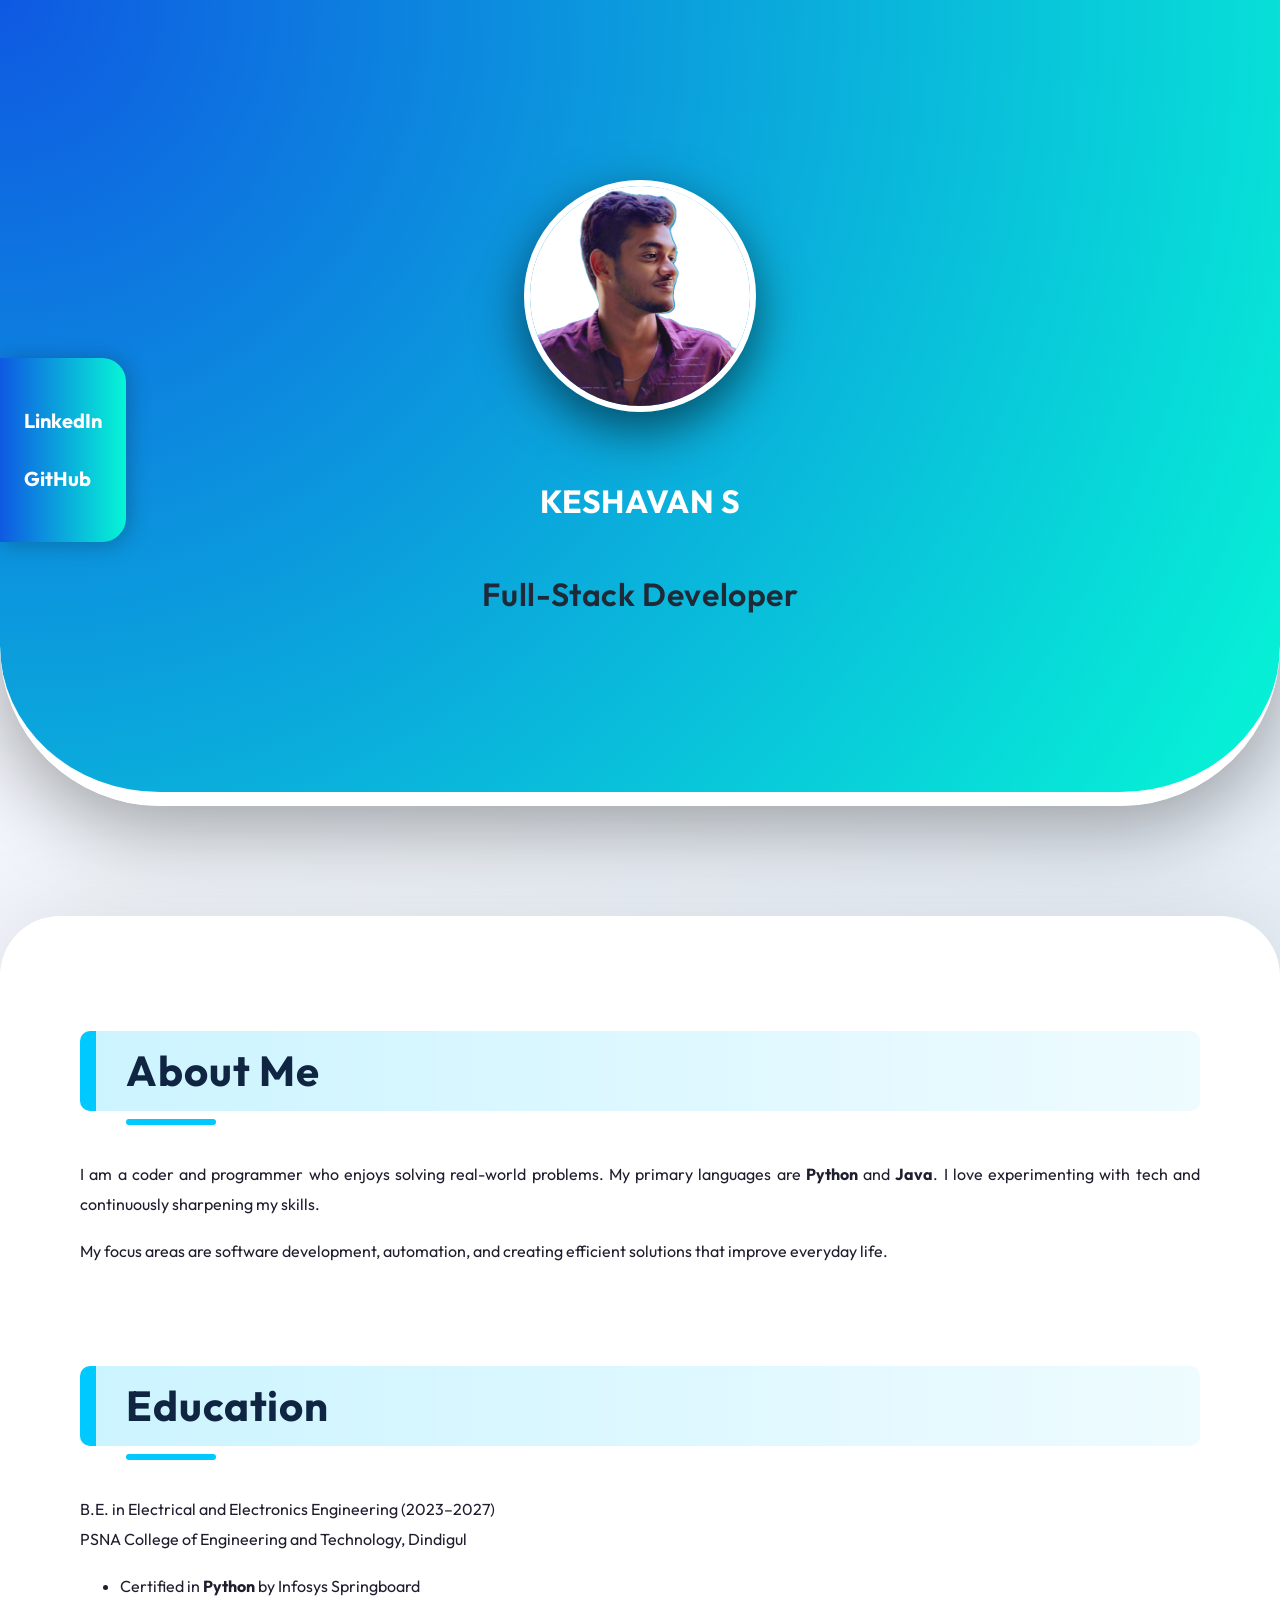
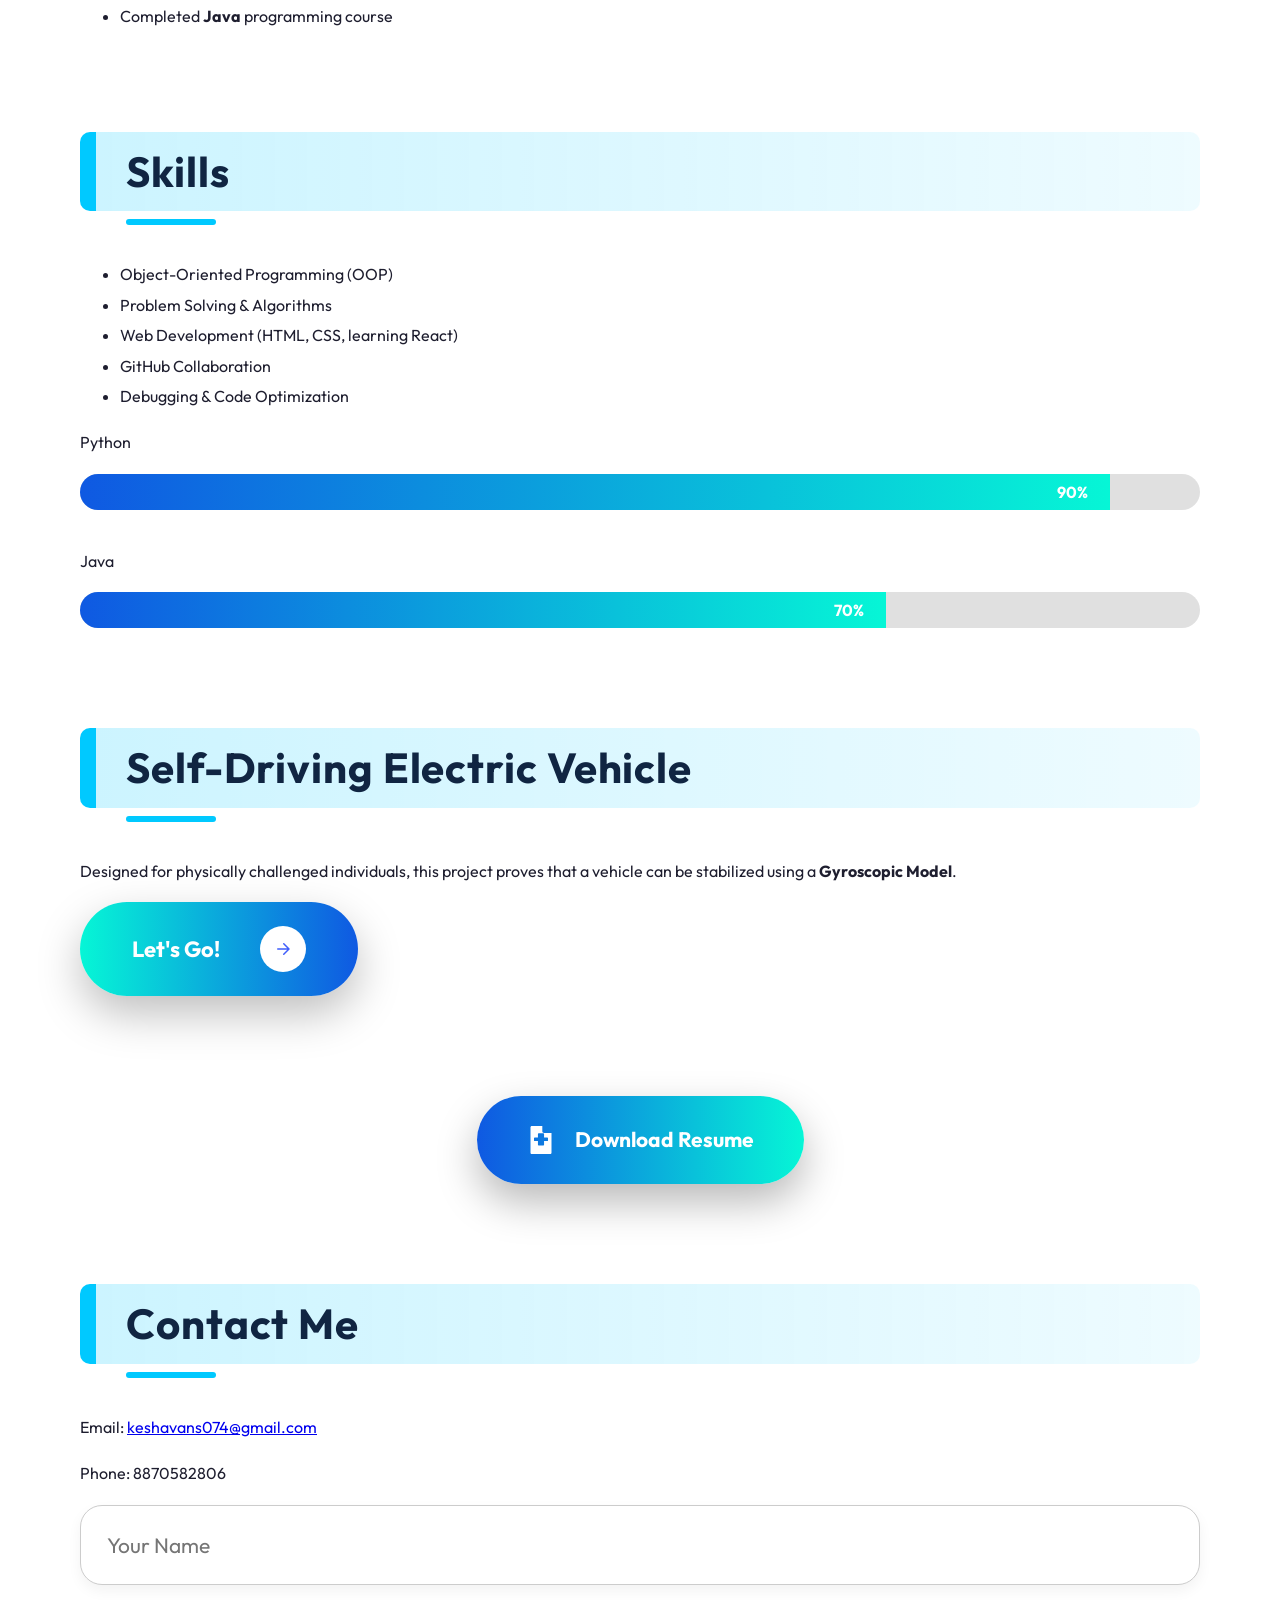
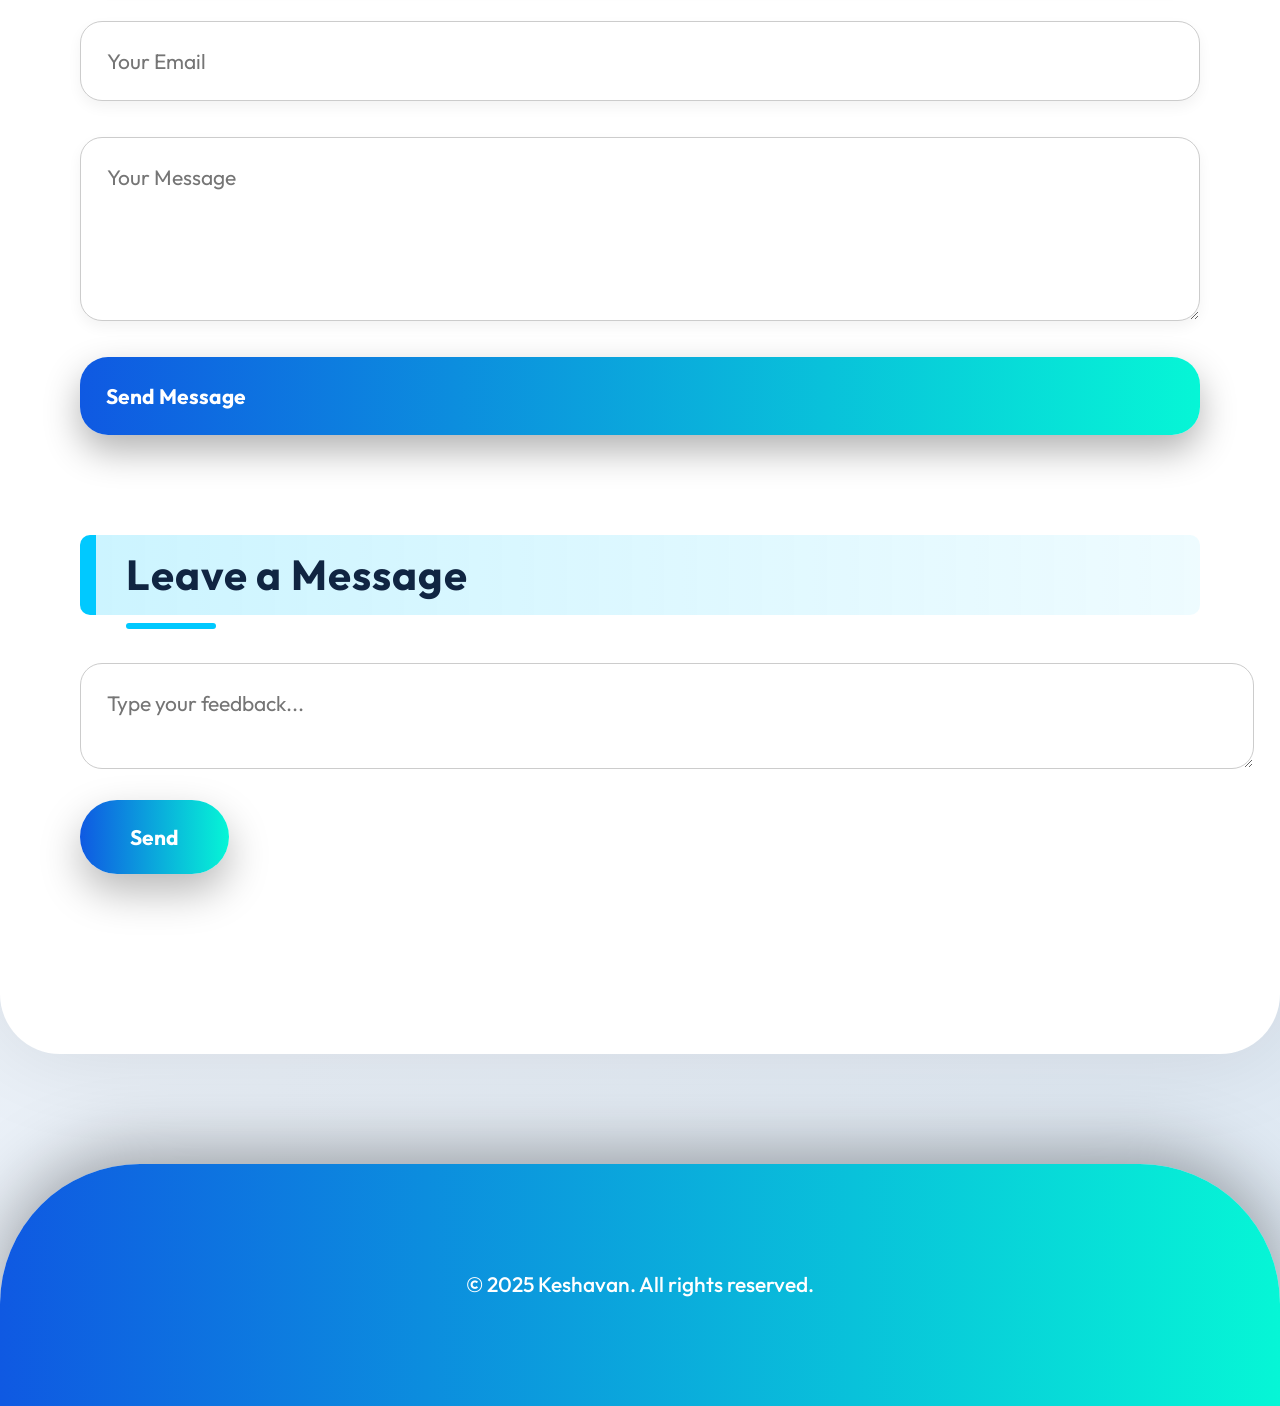
==== commit 121fd0f8: "Add files via upload" ====
--- a/index.html
+++ b/index.html
@@ -10,12 +10,14 @@
   <link href="https://cdn.jsdelivr.net/npm/aos@2.3.4/dist/aos.css" rel="stylesheet">
 </head>
 <body>
-  <div class="container">
-    <header>
+
+  <header>
       <img src="K7.png" alt="Keshavan Profile" class="profile-pic" />
       <h1>KESHAVAN S</h1>
       <h3>Full-Stack Developer</h3>
     </header>
+
+  <div class="container">
 
     <!-- About Me -->
     <section class="about-me">
@@ -57,9 +59,9 @@
 
     <!-- Project -->
     <section class="project">
-      <h2>Self-Balancing Electric Vehicle</h2>
+      <h2>Self-Driving Electric Vehicle</h2>
       <p>Designed for physically challenged individuals, this project proves that a vehicle can be stabilized using a <strong>Gyroscopic Model</strong>.</p>
-      <button class="project-btn" onclick="window.location.href='your-project-details.html'">
+      <button class="project-btn" onclick="window.location.href='Ev.html'">
   <span class="text">Let's Go!</span>
   <span class="icon-wrap">
     <svg xmlns="http://www.w3.org/2000/svg" width="18" height="18" viewBox="0 0 24 24" fill="none">
@@ -72,7 +74,7 @@
 
     <!-- Resume Download -->
 <div class="resume-download">
-  <a href="your-resume.pdf" download class="resume-btn">
+  <a href="KESHAVAN_S.pdf" download class="resume-btn">
     <svg class="svgIcon" xmlns="http://www.w3.org/2000/svg" viewBox="0 0 384 512">
       <path d="M216 0H24C10.7 0 0 10.7 0 24V488c0 13.3 10.7 24 24 24H360c13.3 0 24-10.7 24-24V128H248c-17.7 0-32-14.3-32-32V0zM320 264c0 6.6-5.4 12-12 12H248v68c0 6.6-5.4 12-12 12h-88c-6.6 0-12-5.4-12-12v-68h-60c-6.6 0-12-5.4-12-12v-40c0-6.6 5.4-12 12-12h60v-68c0-6.6 5.4-12 12-12h88c6.6 0 12 5.4 12 12v68h60c6.6 0 12 5.4 12 12v40z"/>
     </svg>
@@ -108,11 +110,13 @@
       <button onclick="alert('Thanks for your feedback!')">Send</button>
     </section>
 
-    <!-- Footer -->
+    
+  </div>
+
+  <!-- Footer -->
     <footer>
       <p>&copy; 2025 Keshavan. All rights reserved.</p>
     </footer>
-  </div>
 
   <div id="progress-bar"></div>
   <script src="script.js"></script>
--- a/style.css
+++ b/style.css
@@ -1,3 +1,4 @@
+
 @import url('https://fonts.googleapis.com/css2?family=Outfit:wght@400;600;700&display=swap');
 
 body {
@@ -130,6 +131,25 @@
   text-decoration: none;
 }
 
+button,
+.ppt-btn {
+  background: linear-gradient(to right, #0f59e2, #06f6d6);
+  color: white;
+  padding: 24px 50px;
+  font-size: 21px;
+  font-weight: 700;
+  border: none;
+  border-radius: 90px;
+  cursor: pointer;
+  transition: all 0.35s ease-in-out;
+  box-shadow: 0 18px 42px rgba(0, 0, 0, 0.28);
+  font-family: 'Outfit', sans-serif;
+  display: inline-flex;
+  align-items: center;
+  gap: 20px;
+  text-decoration: none;
+}
+
 button:hover,
 .resume-btn:hover {
   transform: translateY(-6px) scale(1.05);
@@ -141,6 +161,20 @@
   height: 28px;
   fill: white;
 }
+
+
+button:hover,
+.ppt-btn:hover {
+  transform: translateY(-6px) scale(1.05);
+  background: linear-gradient(to right, #06f6d6, #0f59e2);
+}
+
+.ppt-btn .svgIcon {
+  width: 28px;
+  height: 28px;
+  fill: white;
+}
+
 
 h3 {
   font-size: 32px;
@@ -231,6 +265,12 @@
   margin: 100px 0;
 }
 
+.ppt-download {
+  display: flex;
+  justify-content: center;
+  margin: 100px 0;
+}
+
 .contact form {
   display: flex;
   flex-direction: column;
@@ -275,3 +315,12 @@
   margin-bottom: 22px;
   font-family: 'Outfit', sans-serif;
 }
+
+.feature-img {
+  max-width: 100%;
+  height: auto;
+  display: block;
+  margin: 20px auto;
+  border-radius: 10px;
+  box-shadow: 0 4px 12px rgba(0,0,0,0.1);
+}
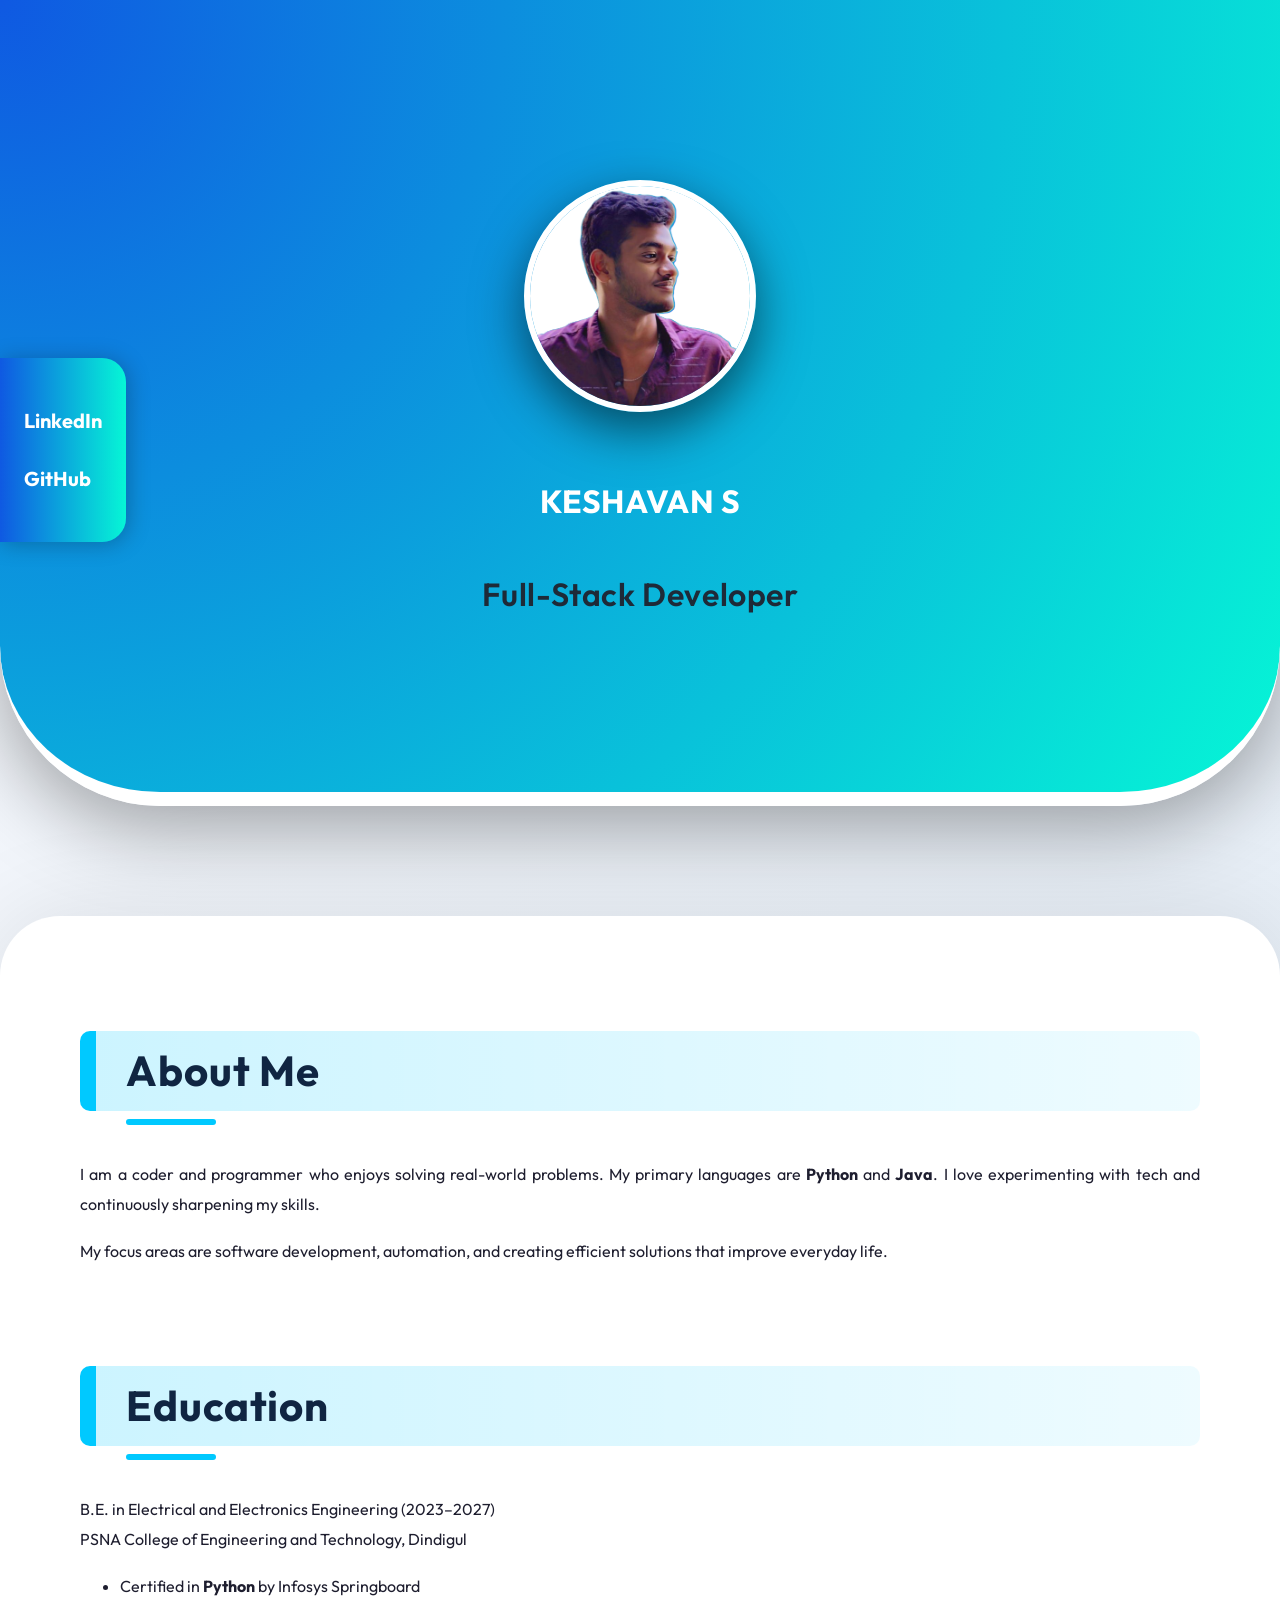
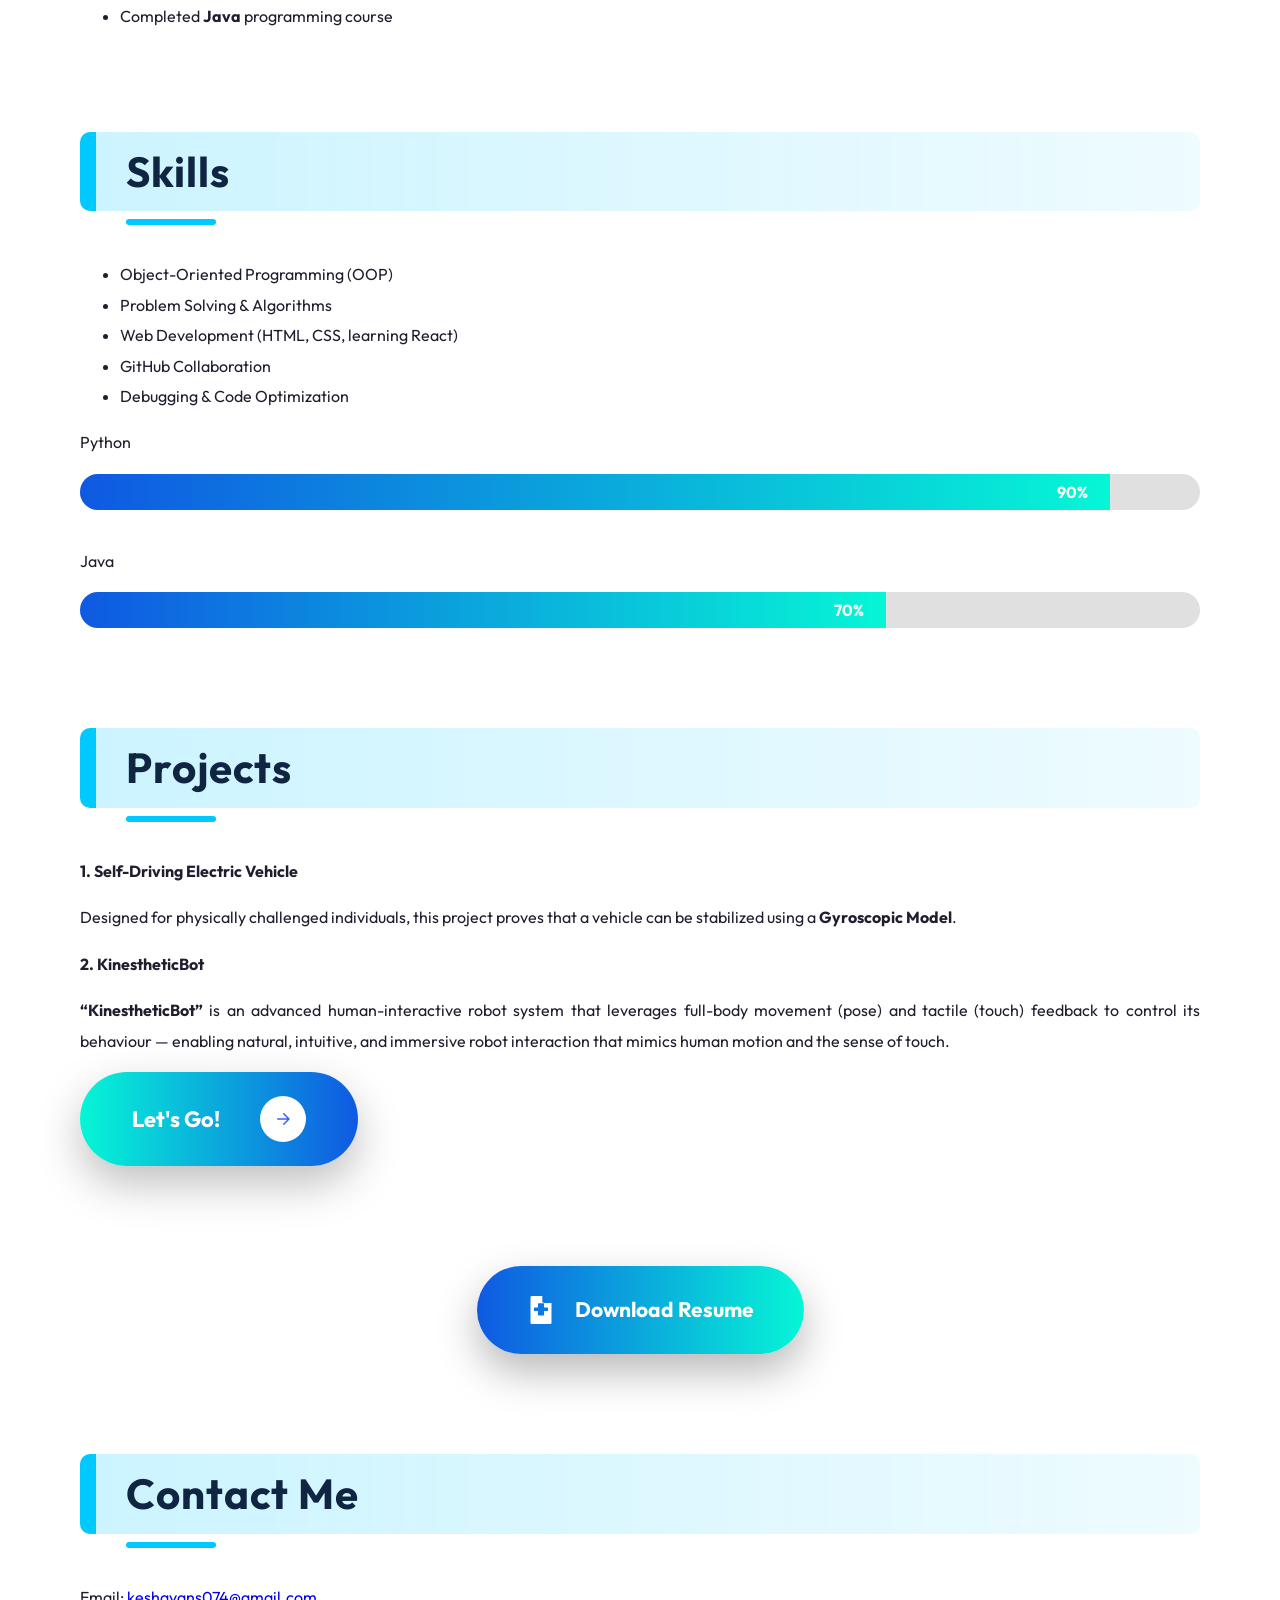
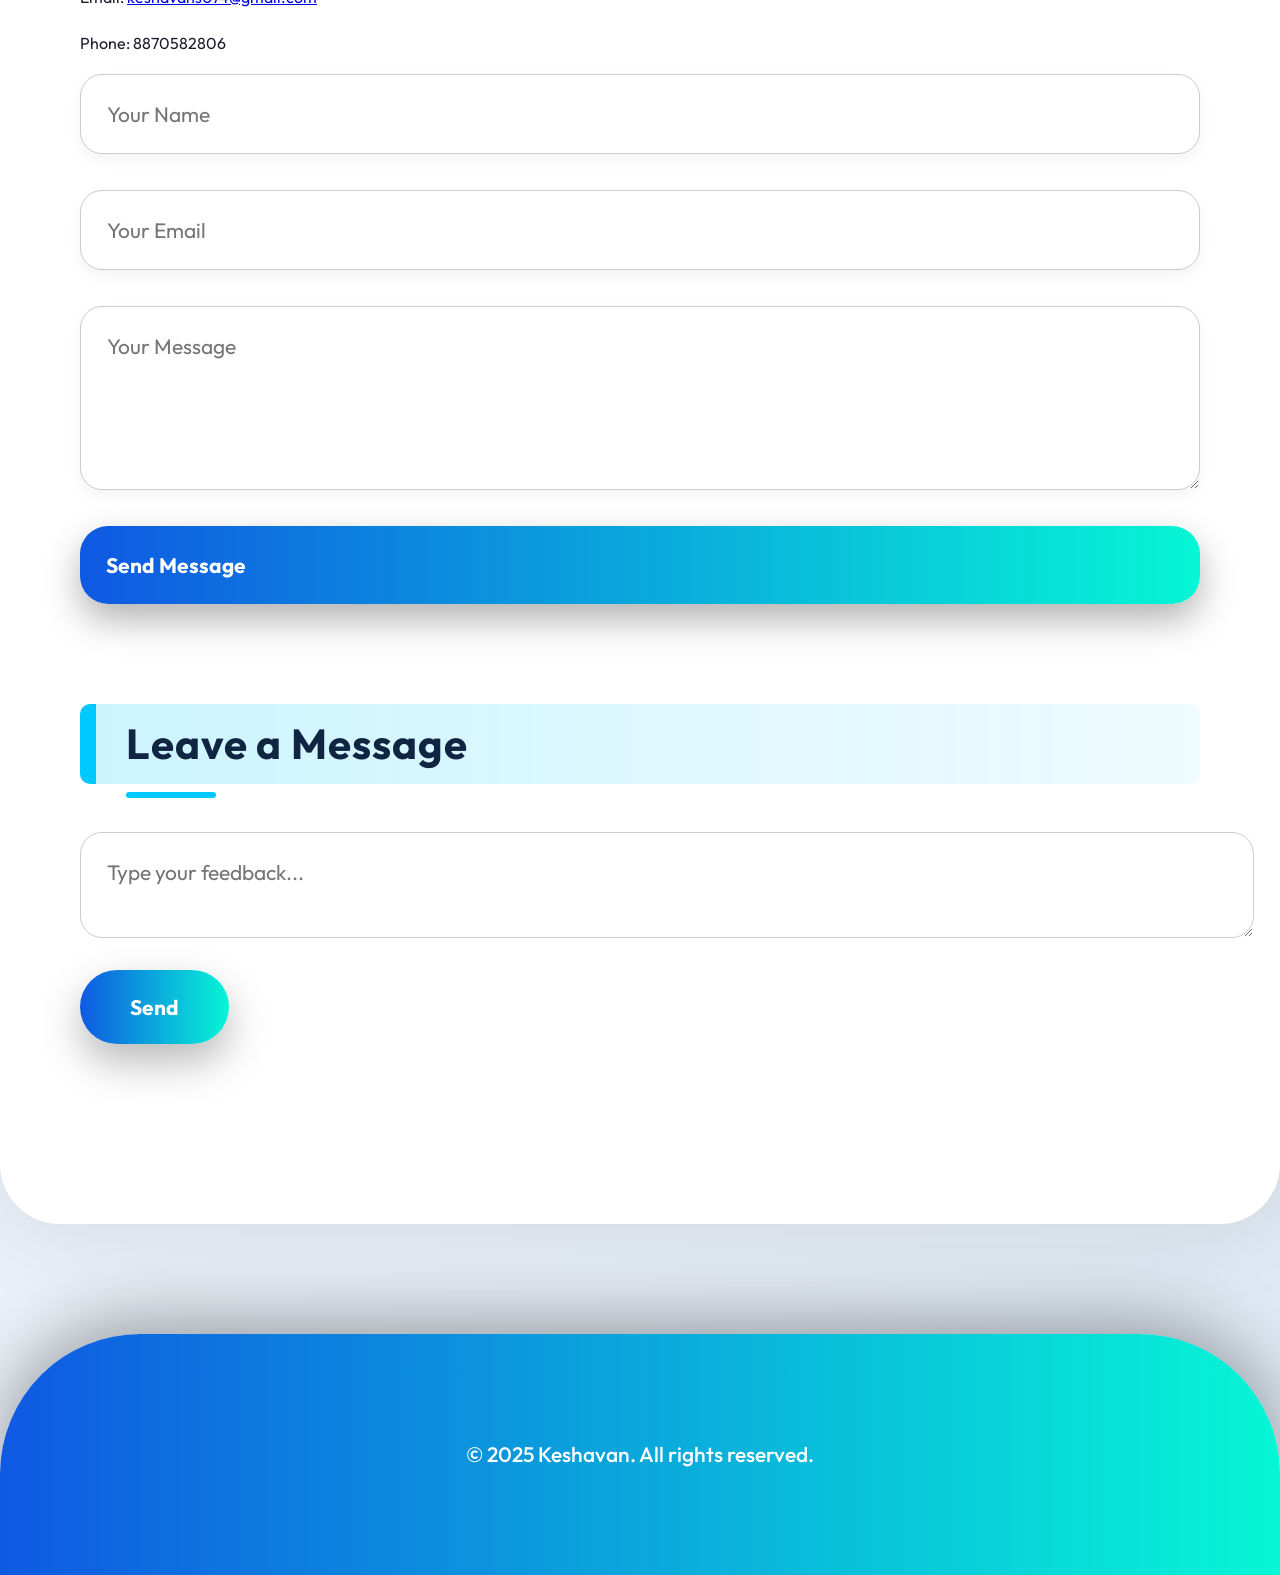
==== commit 7da87cee: "Add files via upload" ====
--- a/index.html
+++ b/index.html
@@ -59,8 +59,17 @@
 
     <!-- Project -->
     <section class="project">
-      <h2>Self-Driving Electric Vehicle</h2>
+      <h2>Projects</h2>
+
+      <p><strong>1. Self-Driving Electric Vehicle</strong></p>
       <p>Designed for physically challenged individuals, this project proves that a vehicle can be stabilized using a <strong>Gyroscopic Model</strong>.</p>
+
+       <p><strong>2. KinestheticBot</strong></p>
+    <p><strong>“KinestheticBot” </strong>is an advanced human-interactive robot system that 
+leverages full-body movement (pose) and tactile (touch) feedback to control its 
+behaviour — enabling natural, intuitive, and immersive robot interaction that 
+mimics human motion and the sense of touch. </p>
+
       <button class="project-btn" onclick="window.location.href='Ev.html'">
   <span class="text">Let's Go!</span>
   <span class="icon-wrap">
--- a/style.css
+++ b/style.css
@@ -72,6 +72,21 @@
   margin-bottom: 100px;
 }
 
+h6 {
+  color: #102542;
+  font-size: 42px;
+
+  text-align: center;
+  padding-left: 30px;
+  margin-bottom: 48px;
+  font-weight: 700;
+  position: relative;
+  letter-spacing: 0.9px;
+  background: linear-gradient(to right, #00c9ff33, #00c9ff11);
+  border-radius: 10px;
+}
+
+
 h2 {
   color: #102542;
   font-size: 42px;
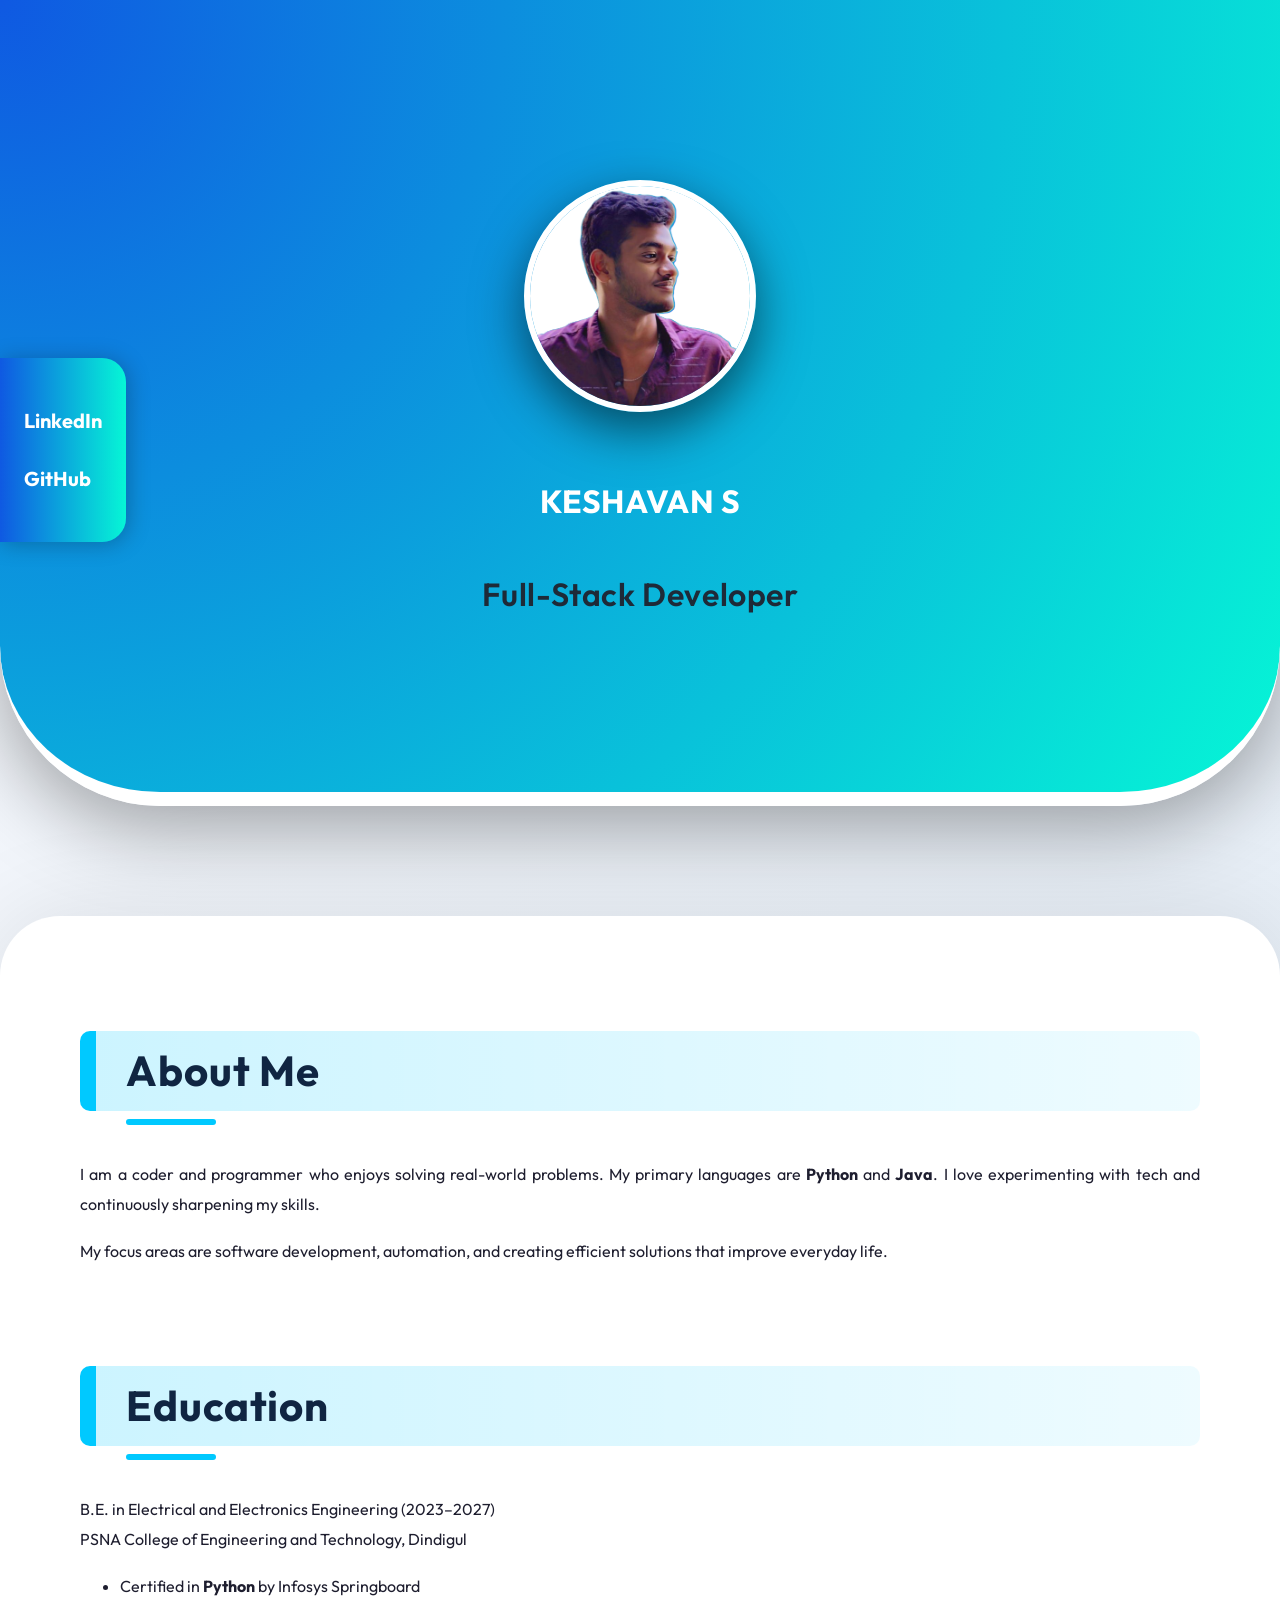
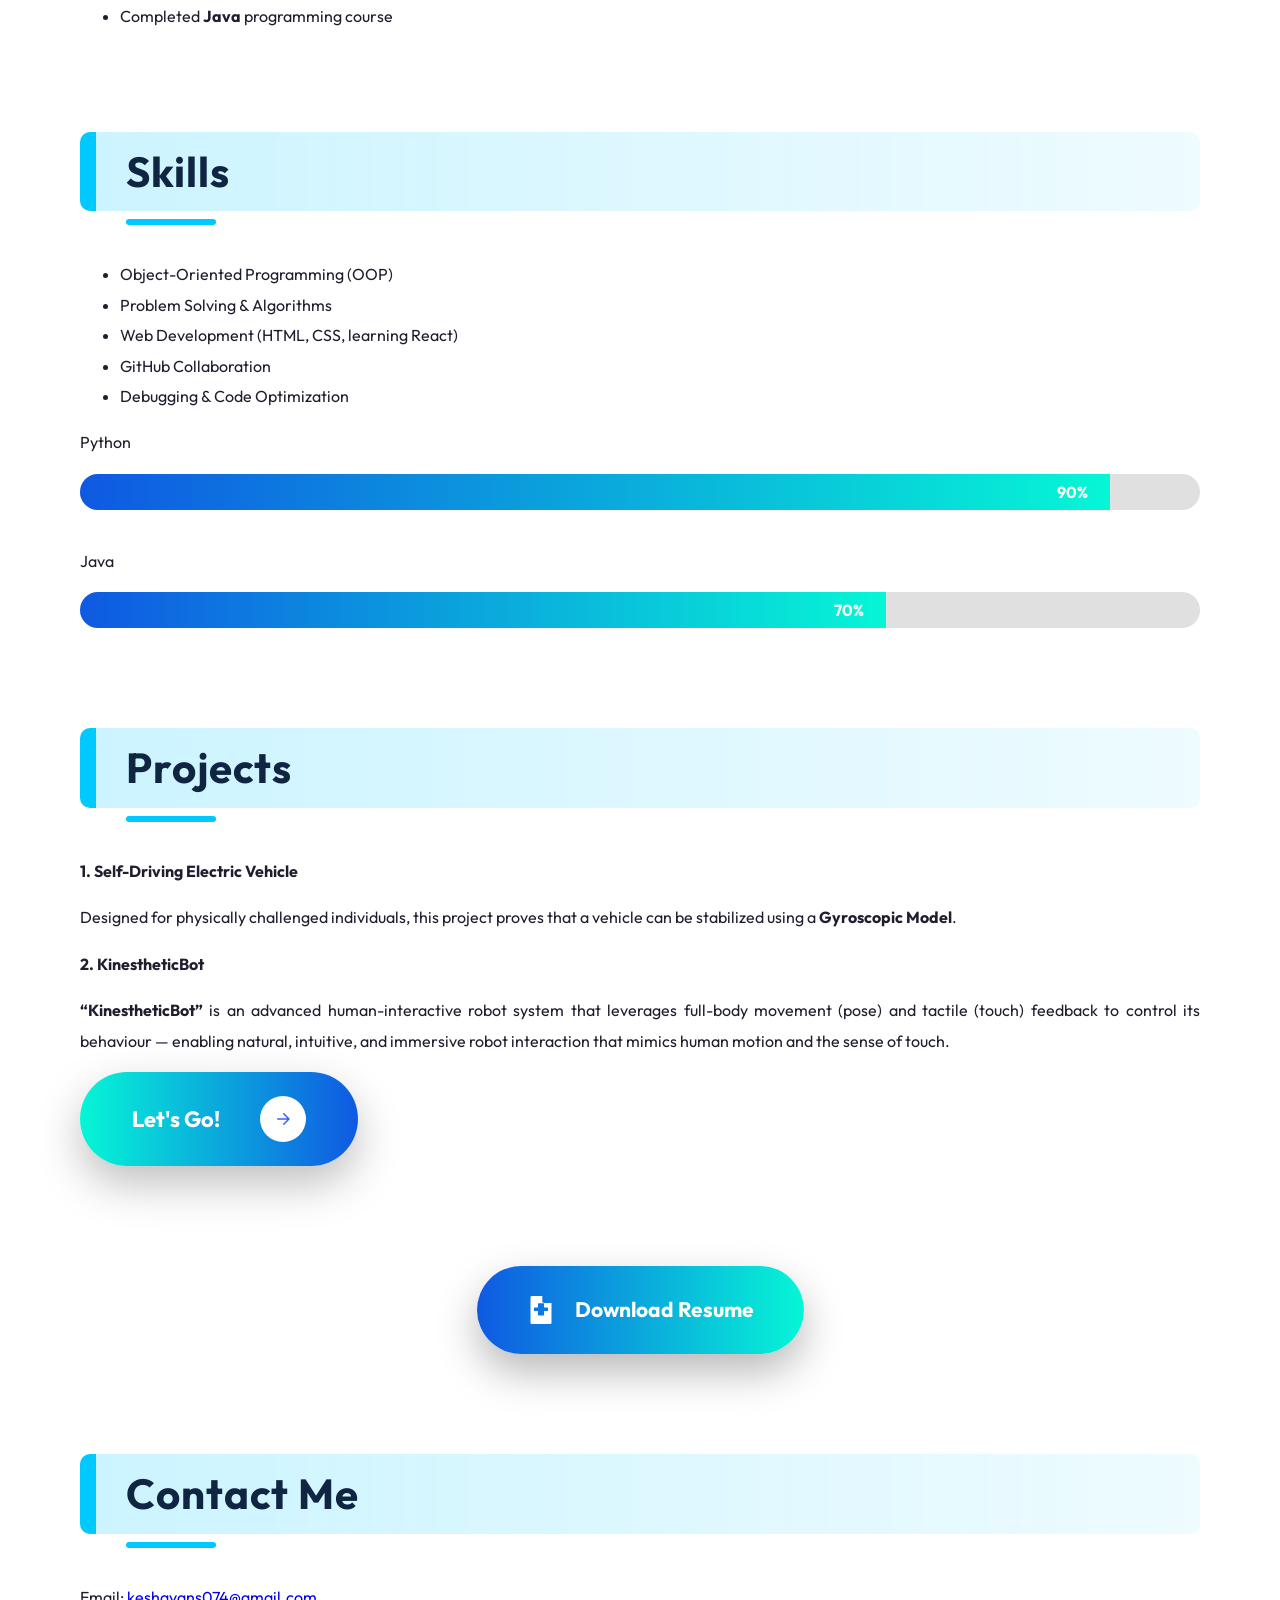
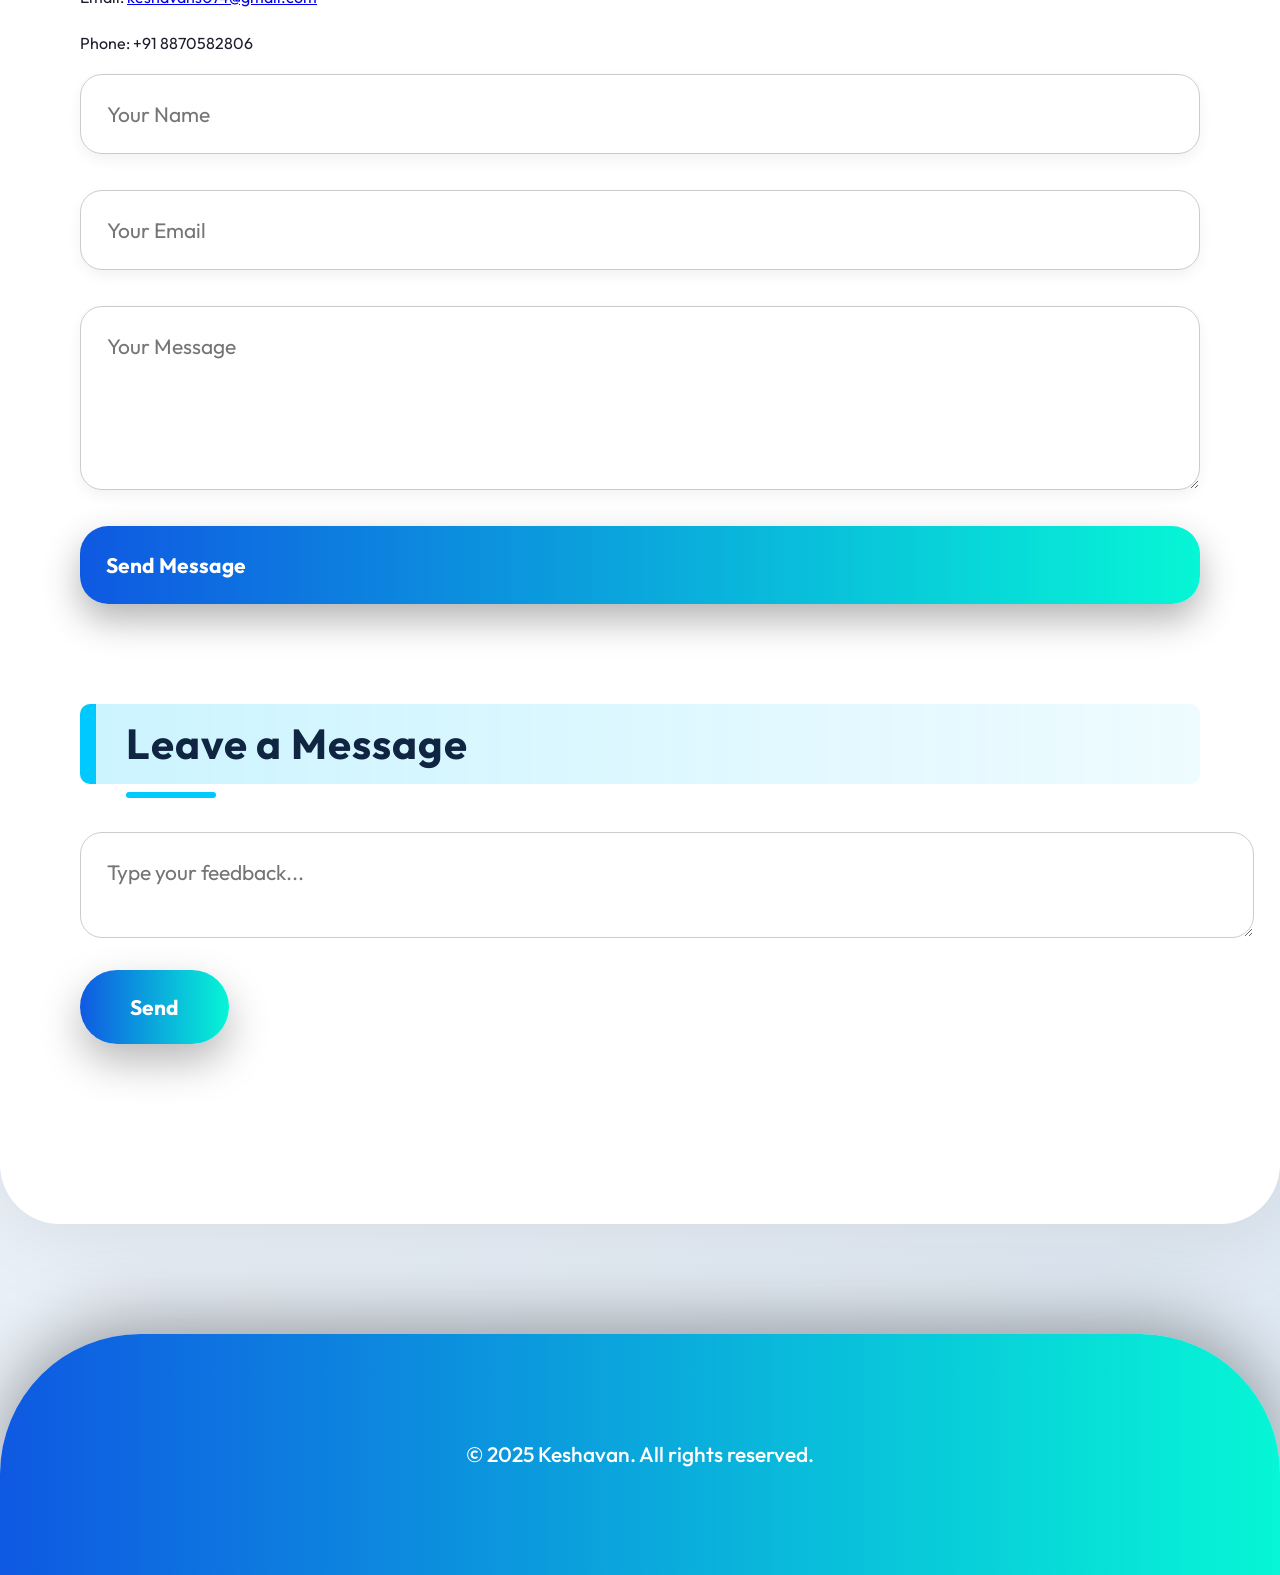
==== commit 78236f28: "Add files via upload" ====
--- a/index.html
+++ b/index.html
@@ -83,7 +83,7 @@
 
     <!-- Resume Download -->
 <div class="resume-download">
-  <a href="KESHAVAN_S.pdf" download class="resume-btn">
+  <a href="CV.pdf" download class="resume-btn">
     <svg class="svgIcon" xmlns="http://www.w3.org/2000/svg" viewBox="0 0 384 512">
       <path d="M216 0H24C10.7 0 0 10.7 0 24V488c0 13.3 10.7 24 24 24H360c13.3 0 24-10.7 24-24V128H248c-17.7 0-32-14.3-32-32V0zM320 264c0 6.6-5.4 12-12 12H248v68c0 6.6-5.4 12-12 12h-88c-6.6 0-12-5.4-12-12v-68h-60c-6.6 0-12-5.4-12-12v-40c0-6.6 5.4-12 12-12h60v-68c0-6.6 5.4-12 12-12h88c6.6 0 12 5.4 12 12v68h60c6.6 0 12 5.4 12 12v40z"/>
     </svg>
@@ -103,8 +103,8 @@
     <section class="contact">
       <h2>Contact Me</h2>
       <p>Email: <a href="mailto:keshavans074@gmail.com">keshavans074@gmail.com</a></p>
-      <p>Phone: 8870582806</p>
-      <form action="mailto:keshavans074@gmail.com" method="post" enctype="text/plain">
+      <p>Phone: +91 8870582806</p>
+      <form action="https://mail.google.com/mail/u/0/?tab=rm&ogbl#inbox?compose=GTvVlcSDbhKxvwjkNJQGvvFxQxpFqxTWKlPhkgJLLHLTsDBJBkgFlXPPkKLJJdtZhWMmjJnFQkgrP" method="post" enctype="text/plain">
         <input type="text" name="name" placeholder="Your Name" required />
         <input type="email" name="email" placeholder="Your Email" required />
         <textarea name="message" rows="5" placeholder="Your Message" required></textarea>
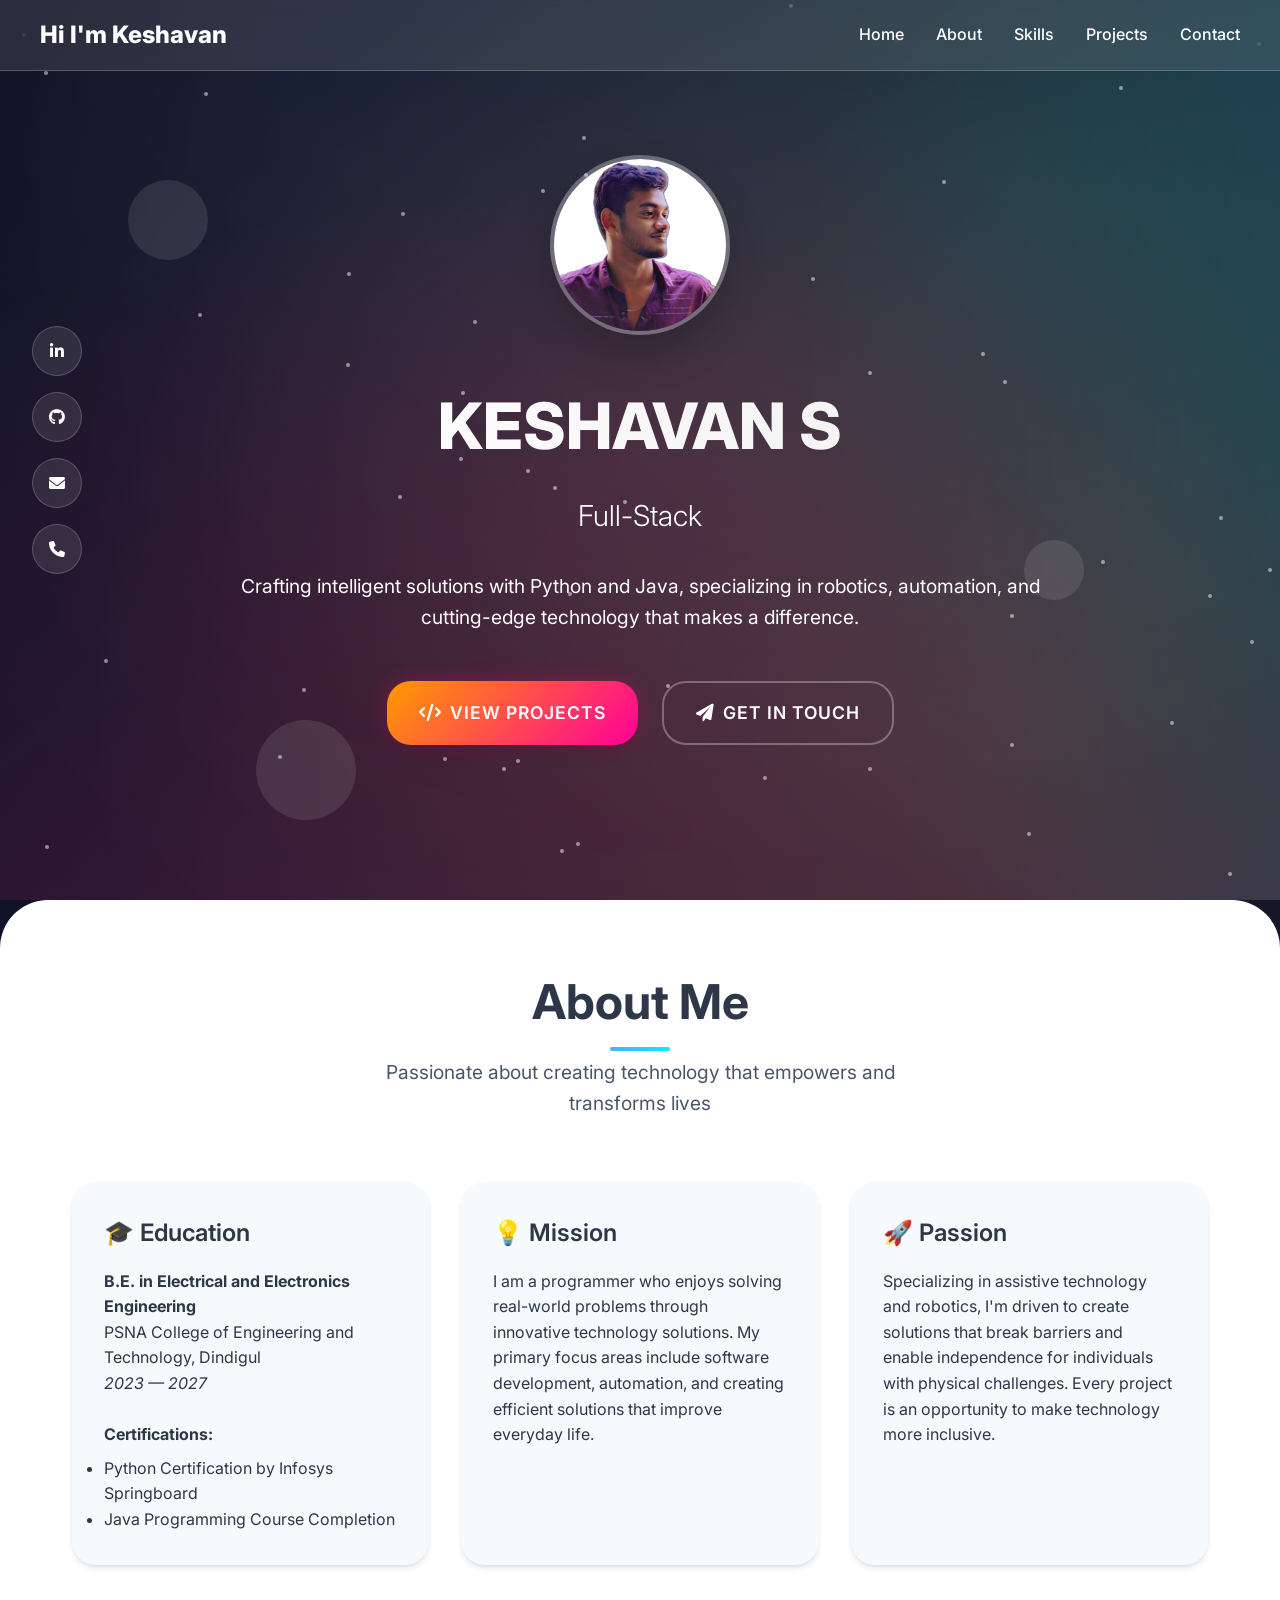
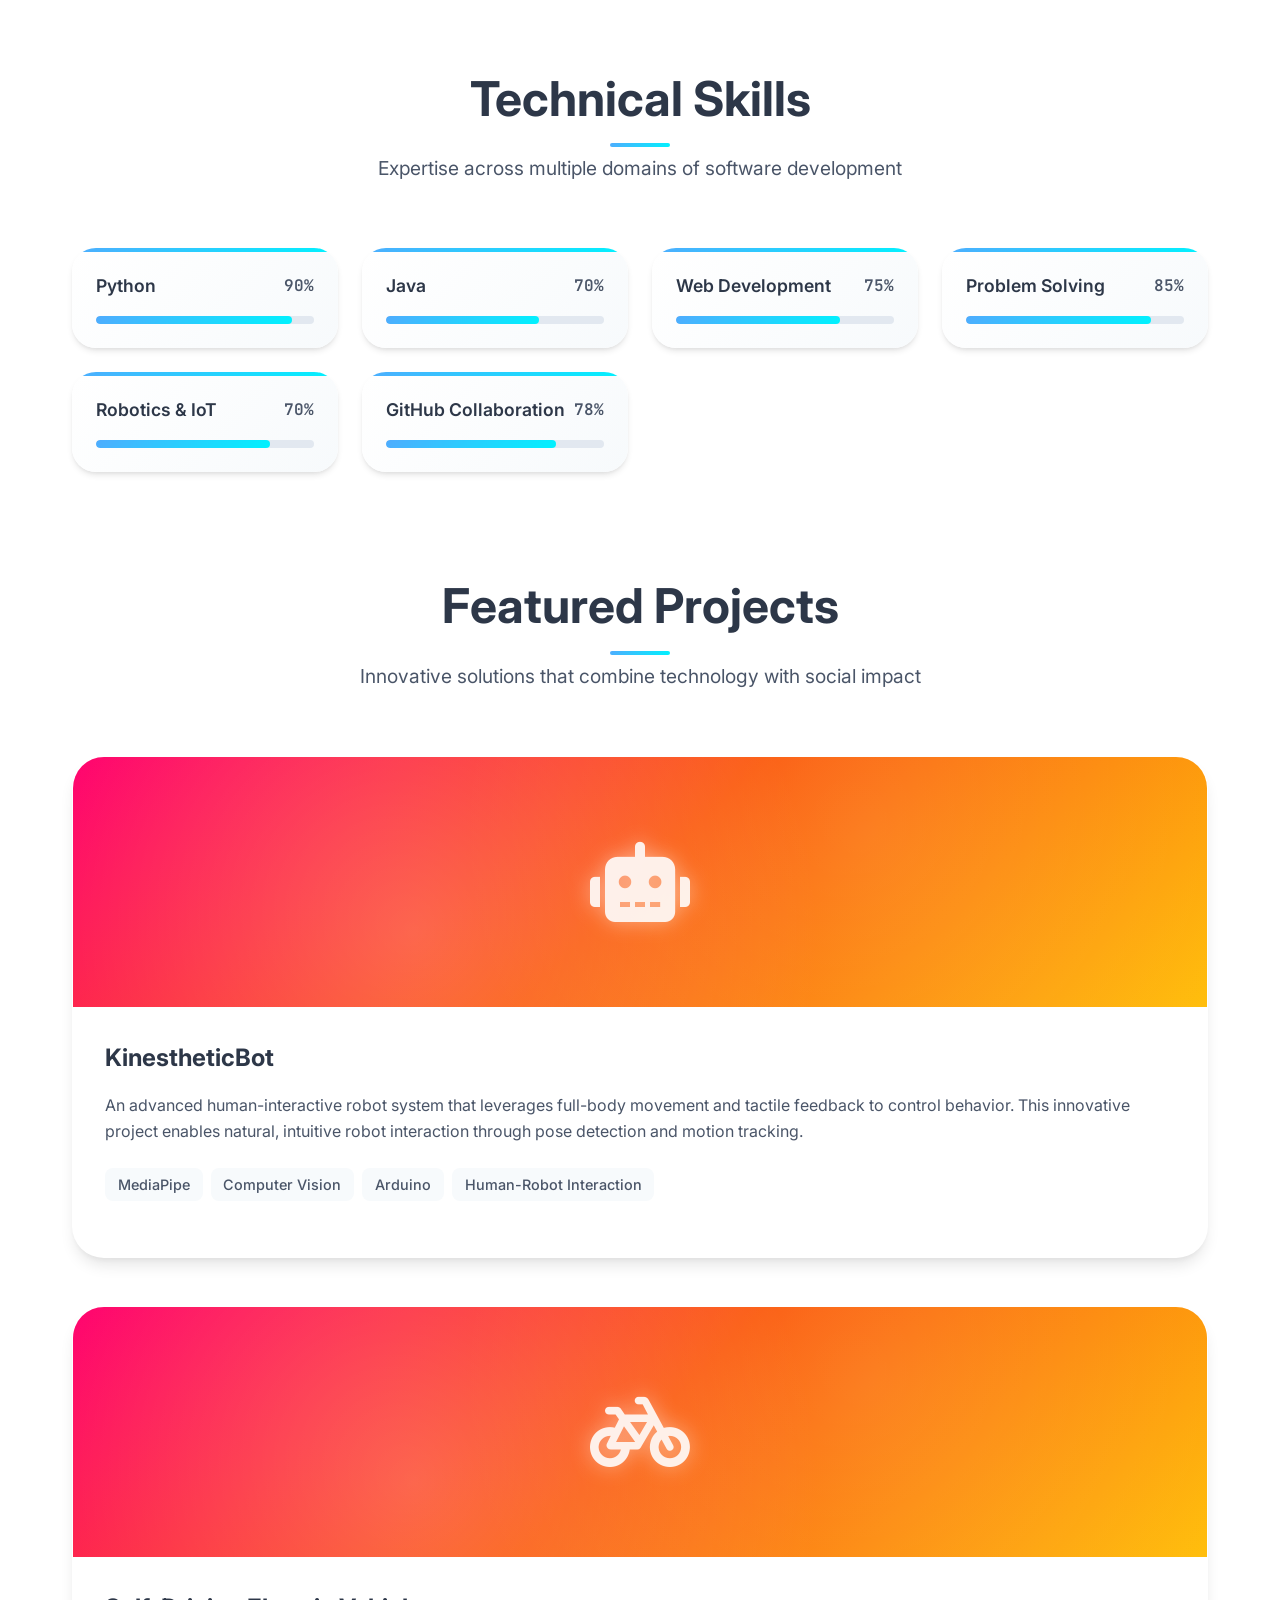
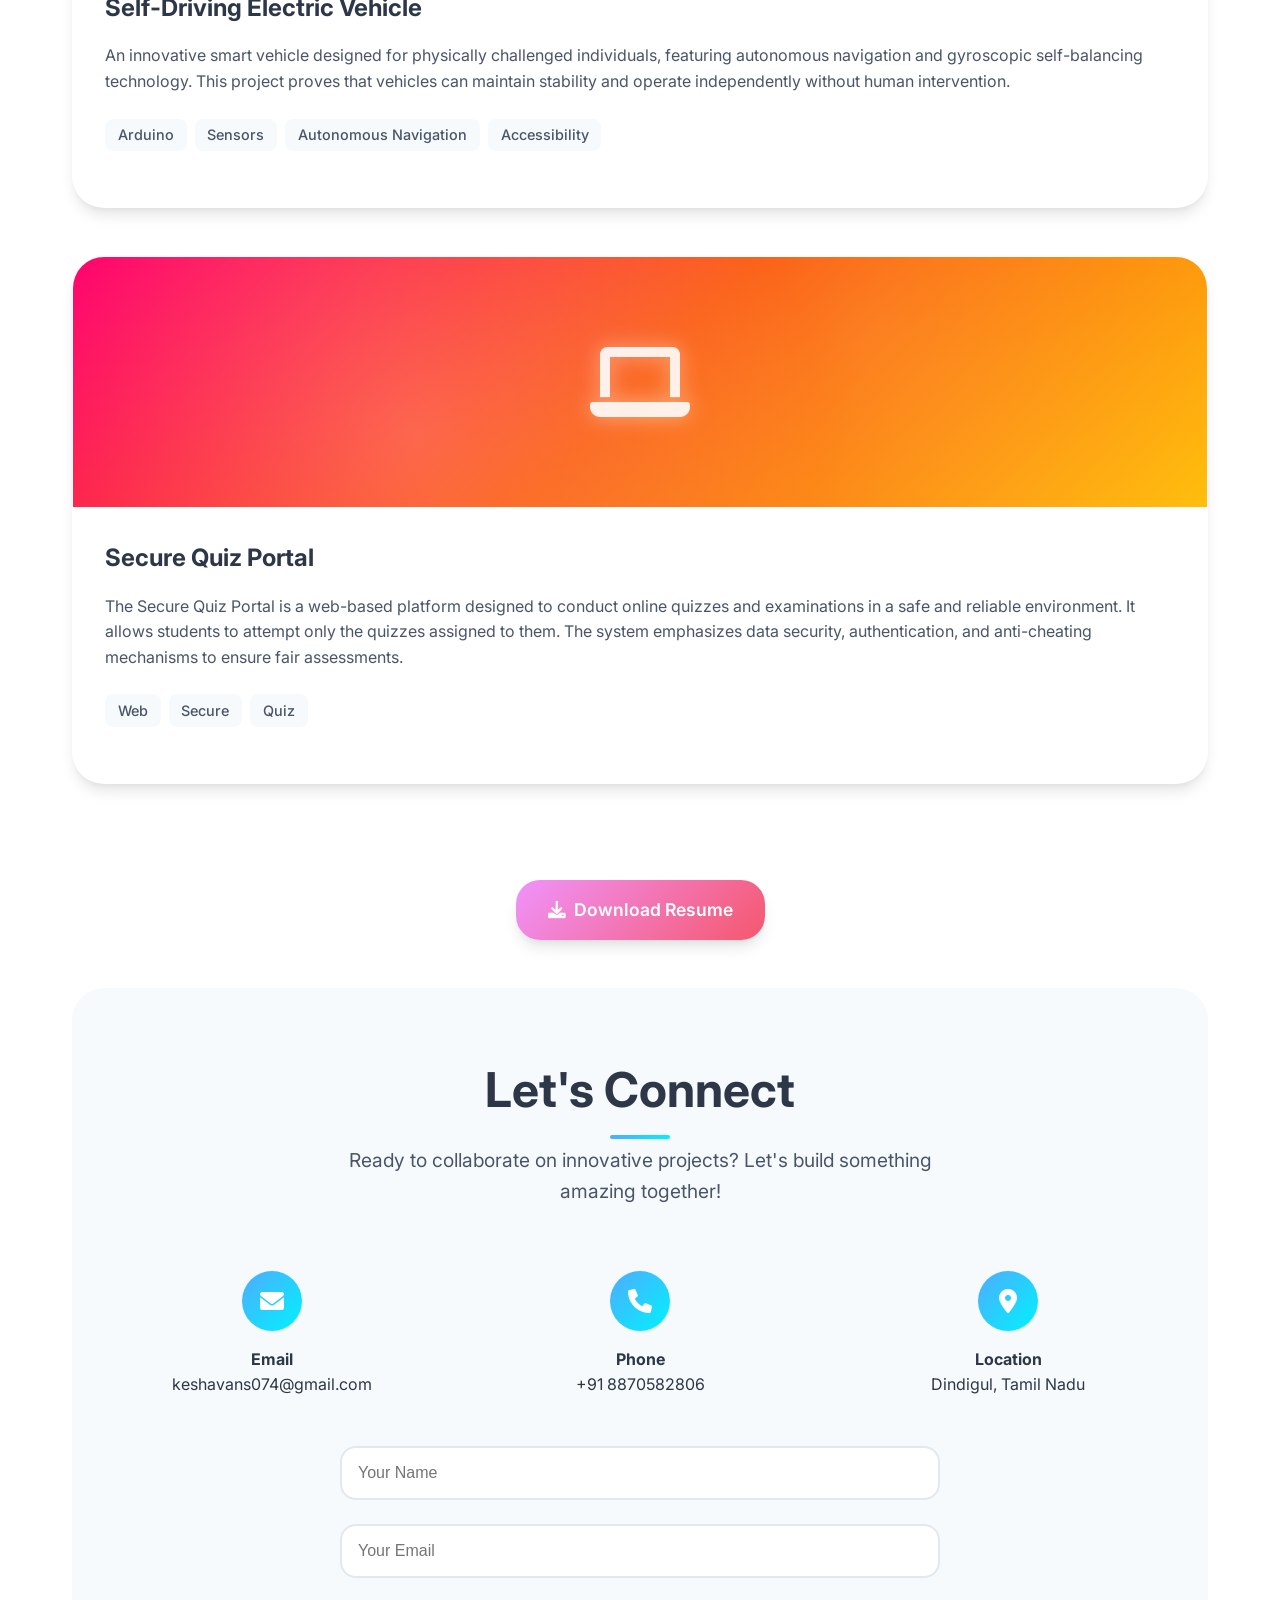
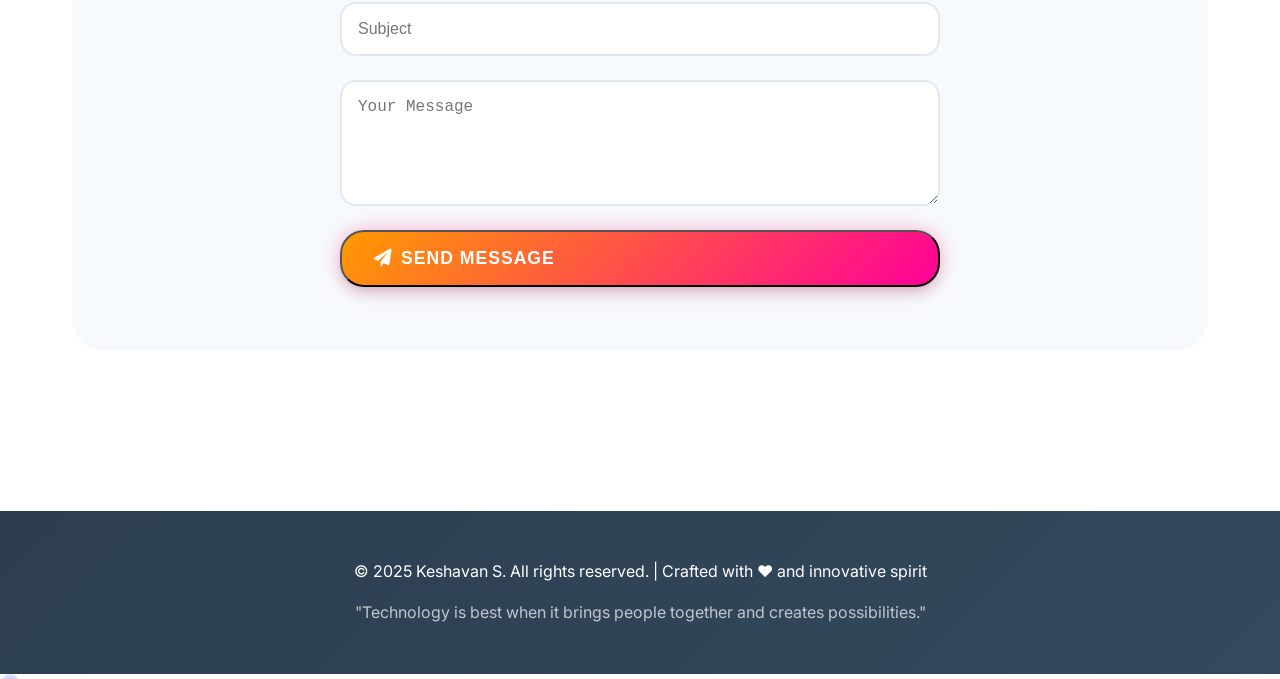
==== commit 2eaa5ea1: "Add files via upload" ====
--- a/index.html
+++ b/index.html
@@ -3,129 +3,317 @@
 <head>
   <meta charset="UTF-8" />
   <meta name="viewport" content="width=device-width, initial-scale=1.0" />
+  <link href="https://fonts.googleapis.com/css2?family=Inter:wght@300;400;500;600;700;800&family=JetBrains+Mono:wght@400;500;600&display=swap" rel="stylesheet">
+  <link rel="stylesheet" href="https://cdnjs.cloudflare.com/ajax/libs/font-awesome/6.0.0/css/all.min.css">
   <title>Keshavan S - Portfolio</title>
-  <link href="https://fonts.googleapis.com/css2?family=Outfit:wght@400;600;700&display=swap" rel="stylesheet">
   <link rel="stylesheet" href="style.css" />
   <script src="https://cdn.jsdelivr.net/npm/aos@2.3.4/dist/aos.js"></script>
-  <link href="https://cdn.jsdelivr.net/npm/aos@2.3.4/dist/aos.css" rel="stylesheet">
 </head>
+
+
 <body>
-
-  <header>
+  <div class="animated-bg"></div>
+  <div class="scroll-indicator" id="scrollIndicator"></div>
+
+  <nav class="navbar" id="navbar">
+    <div class="nav-content">
+     <!-- <img src="K7.png" alt="Keshavan Profile" class="profile-pic" />-->
+      <a href="#" class="logo">Hi I'm Keshavan</a>
+      <ul class="nav-links">
+        <li><a href="#home">Home</a></li>
+        <li><a href="#about">About</a></li>
+        <li><a href="#skills">Skills</a></li>
+        <li><a href="#projects">Projects</a></li>
+        <li><a href="#contact">Contact</a></li>
+      </ul>
+    </div>
+  </nav>
+
+  <div class="social-links">
+    <a href="https://www.linkedin.com/in/keshavan-s-7044b62ba" target="_blank" class="social-link">
+      <i class="fab fa-linkedin-in"></i>
+    </a>
+    <a href="https://github.com/Kesh-2006-VNR" target="_blank" class="social-link">
+      <i class="fab fa-github"></i>
+    </a>
+    <a href="mailto:keshavans074@gmail.com" class="social-link">
+      <i class="fas fa-envelope"></i>
+    </a>
+    <a href="tel:+918870582806" class="social-link">
+      <i class="fas fa-phone"></i>
+    </a>
+  </div>
+
+  <section class="hero" id="home">
+    <div class="floating-elements">
+      <div class="floating-element"></div>
+      <div class="floating-element"></div>
+      <div class="floating-element"></div>
+    </div>
+    
+    <div class="hero-content">
       <img src="K7.png" alt="Keshavan Profile" class="profile-pic" />
       <h1>KESHAVAN S</h1>
-      <h3>Full-Stack Developer</h3>
-    </header>
-
-  <div class="container">
-
-    <!-- About Me -->
-    <section class="about-me">
-      <h2>About Me</h2>
-      <p>I am a coder and programmer who enjoys solving real-world problems. My primary languages are <strong>Python</strong> and <strong>Java</strong>. I love experimenting with tech and continuously sharpening my skills.</p>
-      <p>My focus areas are software development, automation, and creating efficient solutions that improve everyday life.</p>
-    </section>
-
-    <!-- Education -->
-    <section class="education">
-      <h2>Education</h2>
-      <p>B.E. in Electrical and Electronics Engineering (2023–2027)<br />
-         PSNA College of Engineering and Technology, Dindigul</p>
-      <ul>
-        <li>Certified in <strong>Python</strong> by Infosys Springboard</li>
-        <li>Completed <strong>Java</strong> programming course</li>
-      </ul>
-    </section>
-
-    <!-- Skills -->
-    <section class="skills">
-      <h2>Skills</h2>
-      <ul>
-        <li>Object-Oriented Programming (OOP)</li>
-        <li>Problem Solving & Algorithms</li>
-        <li>Web Development (HTML, CSS, learning React)</li>
-        <li>GitHub Collaboration</li>
-        <li>Debugging & Code Optimization</li>
-      </ul>
-      <div class="skill">
-        <p>Python</p>
-        <div class="skill-bar"><div class="fill" style="width: 90%">90%</div></div>
+      <p class="subtitle">Full-Stack Developer & Innovation Enthusiast</p>
+      <p class="description">Crafting intelligent solutions with Python and Java, specializing in robotics, automation, and cutting-edge technology that makes a difference.</p>
+      
+      <div class="cta-buttons">
+        <a href="#projects" class="btn btn-primary">
+          <i class="fas fa-code"></i>
+          View Projects
+        </a>
+        <a href="#contact" class="btn btn-secondary">
+          <i class="fas fa-paper-plane"></i>
+          Get In Touch
+        </a>
       </div>
-      <div class="skill">
-        <p>Java</p>
-        <div class="skill-bar"><div class="fill" style="width: 70%">70%</div></div>
-      </div>
-    </section>
-
-    <!-- Project -->
-    <section class="project">
-      <h2>Projects</h2>
-
-      <p><strong>1. Self-Driving Electric Vehicle</strong></p>
-      <p>Designed for physically challenged individuals, this project proves that a vehicle can be stabilized using a <strong>Gyroscopic Model</strong>.</p>
-
-       <p><strong>2. KinestheticBot</strong></p>
-    <p><strong>“KinestheticBot” </strong>is an advanced human-interactive robot system that 
-leverages full-body movement (pose) and tactile (touch) feedback to control its 
-behaviour — enabling natural, intuitive, and immersive robot interaction that 
-mimics human motion and the sense of touch. </p>
-
-      <button class="project-btn" onclick="window.location.href='Ev.html'">
-  <span class="text">Let's Go!</span>
-  <span class="icon-wrap">
-    <svg xmlns="http://www.w3.org/2000/svg" width="18" height="18" viewBox="0 0 24 24" fill="none">
-      <path d="M5 12h14M13 5l7 7-7 7" stroke="currentColor" stroke-width="2" stroke-linecap="round" stroke-linejoin="round"/>
-    </svg>
-  </span>
-</button>
-
-    </section>
-
-    <!-- Resume Download -->
-<div class="resume-download">
-  <a href="CV.pdf" download class="resume-btn">
-    <svg class="svgIcon" xmlns="http://www.w3.org/2000/svg" viewBox="0 0 384 512">
-      <path d="M216 0H24C10.7 0 0 10.7 0 24V488c0 13.3 10.7 24 24 24H360c13.3 0 24-10.7 24-24V128H248c-17.7 0-32-14.3-32-32V0zM320 264c0 6.6-5.4 12-12 12H248v68c0 6.6-5.4 12-12 12h-88c-6.6 0-12-5.4-12-12v-68h-60c-6.6 0-12-5.4-12-12v-40c0-6.6 5.4-12 12-12h60v-68c0-6.6 5.4-12 12-12h88c6.6 0 12 5.4 12 12v68h60c6.6 0 12 5.4 12 12v40z"/>
-    </svg>
-    <span>Download Resume</span>
-  </a>
-</div>
-
-
-
-    <!-- Social Links -->
-    <div class="social-bar">
-      <a href="https://www.linkedin.com/in/keshavan-s-7044b62ba" target="_blank">LinkedIn</a>
-      <a href="https://github.com/Kesh-2006-VNR" target="_blank">GitHub</a>
-    </div>
-
-    <!-- Contact Form -->
-    <section class="contact">
-      <h2>Contact Me</h2>
-      <p>Email: <a href="mailto:keshavans074@gmail.com">keshavans074@gmail.com</a></p>
-      <p>Phone: +91 8870582806</p>
-      <form action="https://mail.google.com/mail/u/0/?tab=rm&ogbl#inbox?compose=GTvVlcSDbhKxvwjkNJQGvvFxQxpFqxTWKlPhkgJLLHLTsDBJBkgFlXPPkKLJJdtZhWMmjJnFQkgrP" method="post" enctype="text/plain">
-        <input type="text" name="name" placeholder="Your Name" required />
-        <input type="email" name="email" placeholder="Your Email" required />
-        <textarea name="message" rows="5" placeholder="Your Message" required></textarea>
-        <button class="button" type="submit">Send Message</button>
-      </form>
-    </section>
-
-    <!-- Feedback -->
-    <section class="feedback">
-      <h2>Leave a Message</h2>
-      <textarea placeholder="Type your feedback..."></textarea>
-      <button onclick="alert('Thanks for your feedback!')">Send</button>
-    </section>
-
-    
+    </div>
+  </section>
+
+  <div class="main-content">
+    <div class="container">
+      <section class="section" id="about">
+        <div class="section-header">
+          <h2>About Me</h2>
+          <p>Passionate about creating technology that empowers and transforms lives</p>
+        </div>
+        
+        <div class="about-grid">
+          <div class="about-card">
+            <h3>🎓 Education</h3>
+            <p><strong>B.E. in Electrical and Electronics Engineering</strong><br>
+            PSNA College of Engineering and Technology, Dindigul<br>
+            <em>2023 — 2027</em></p>
+            <br>
+            <p><strong>Certifications:</strong></p>
+            <ul style="margin-top: 0.5rem;">
+              <li>Python Certification by Infosys Springboard</li>
+              <li>Java Programming Course Completion</li>
+            </ul>
+          </div>
+          
+          <div class="about-card">
+            <h3>💡 Mission</h3>
+            <p>I am a programmer who enjoys solving real-world problems through innovative technology solutions. My primary focus areas include software development, automation, and creating efficient solutions that improve everyday life.</p>
+          </div>
+          
+          <div class="about-card">
+            <h3>🚀 Passion</h3>
+            <p>Specializing in assistive technology and robotics, I'm driven to create solutions that break barriers and enable independence for individuals with physical challenges. Every project is an opportunity to make technology more inclusive.</p>
+          </div>
+        </div>
+      </section>
+
+      <section class="section" id="skills">
+        <div class="section-header">
+          <h2>Technical Skills</h2>
+          <p>Expertise across multiple domains of software development</p>
+        </div>
+        
+        <div class="skills-grid">
+          <div class="skill-card">
+            <div class="skill-header">
+              <span class="skill-name">Python</span>
+              <span class="skill-percentage">90%</span>
+            </div>
+            <div class="skill-bar">
+              <div class="skill-progress" style="width: 90%"></div>
+            </div>
+          </div>
+          
+          <div class="skill-card">
+            <div class="skill-header">
+              <span class="skill-name">Java</span>
+              <span class="skill-percentage">70%</span>
+            </div>
+            <div class="skill-bar">
+              <div class="skill-progress" style="width: 70%"></div>
+            </div>
+          </div>
+          
+          <div class="skill-card">
+            <div class="skill-header">
+              <span class="skill-name">Web Development</span>
+              <span class="skill-percentage">75%</span>
+            </div>
+            <div class="skill-bar">
+              <div class="skill-progress" style="width: 75%"></div>
+            </div>
+          </div>
+          
+          <div class="skill-card">
+            <div class="skill-header">
+              <span class="skill-name">Problem Solving</span>
+              <span class="skill-percentage">85%</span>
+            </div>
+            <div class="skill-bar">
+              <div class="skill-progress" style="width: 85%"></div>
+            </div>
+          </div>
+          
+          <div class="skill-card">
+            <div class="skill-header">
+              <span class="skill-name">Robotics & IoT</span>
+              <span class="skill-percentage">70%</span>
+            </div>
+            <div class="skill-bar">
+              <div class="skill-progress" style="width: 80%"></div>
+            </div>
+          </div>
+          
+          <div class="skill-card">
+            <div class="skill-header">
+              <span class="skill-name">GitHub Collaboration</span>
+              <span class="skill-percentage">78%</span>
+            </div>
+            <div class="skill-bar">
+              <div class="skill-progress" style="width: 78%"></div>
+            </div>
+          </div>
+        </div>
+      </section>
+
+      <section class="section" id="projects">
+        <div class="section-header">
+          <h2>Featured Projects</h2>
+          <p>Innovative solutions that combine technology with social impact</p>
+        </div>
+        
+        <div class="projects-grid">
+          <div class="project-card">
+            <div class="project-image">
+              <i class="fas fa-robot"></i>
+            </div>
+            <div class="project-content">
+              <h3 class="project-title">KinestheticBot</h3>
+              <p class="project-description">
+                An advanced human-interactive robot system that leverages full-body movement and tactile feedback to control behavior. This innovative project enables natural, intuitive robot interaction through pose detection and motion tracking.
+              </p>
+              <div class="project-tags">
+                <span class="tag">MediaPipe</span>
+                <span class="tag">Computer Vision</span>
+                <span class="tag">Arduino</span>
+                <span class="tag">Human-Robot Interaction</span>
+              </div>
+            </div>
+          </div>
+        </div>
+         <div class="projects-grid">
+            <div class="project-card">
+             <div class="project-image">
+              <i class="fas fa-bicycle"></i>
+              </div>
+             <div class="project-content">
+              <h3 class="project-title">Self-Driving Electric Vehicle</h3>
+              <p class="project-description">
+                An innovative smart vehicle designed for physically challenged individuals, featuring autonomous navigation and gyroscopic self-balancing technology. This project proves that vehicles can maintain stability and operate independently without human intervention.
+              </p>
+              <div class="project-tags">
+                <span class="tag">Arduino</span>
+                <span class="tag">Sensors</span>
+                <span class="tag">Autonomous Navigation</span>
+                <span class="tag">Accessibility</span>
+              </div>
+            </div>
+          </div>
+          </div>
+
+          <div class="projects-grid">
+            <div class="project-card">
+             <div class="project-image">
+              <i class="fas fa-laptop"></i>
+              </div>
+             <div class="project-content">
+              <h3 class="project-title">Secure Quiz Portal</h3>
+              <p class="project-description">
+                The Secure Quiz Portal is a web-based platform designed to conduct online quizzes and examinations in a safe and reliable environment. It allows students to attempt only the quizzes assigned to them. The system emphasizes data security, authentication, and anti-cheating mechanisms to ensure fair assessments.
+              </p>
+              <div class="project-tags">
+                <span class="tag">Web</span>
+                <span class="tag">Secure</span>
+                <span class="tag">Quiz</span>
+              </div>
+            </div>
+          </div>
+          </div>
+
+      </section>
+
+      <section class="resume-download">
+        <a href="KESHAVAN_S.pdf" class="resume-btn" onclick="downloadResume()">
+          <i class="fas fa-download"></i>
+          Download Resume
+        </a>
+      </section>
+
+      <section class="section contact-section" id="contact">
+        <div class="section-header">
+          <h2>Let's Connect</h2>
+          <p>Ready to collaborate on innovative projects? Let's build something amazing together!</p>
+        </div>
+        
+        <div class="contact-info">
+          <div class="contact-item">
+            <div class="contact-icon">
+              <i class="fas fa-envelope"></i>
+            </div>
+            <div>
+              <h4>Email</h4>
+              <p>keshavans074@gmail.com</p>
+            </div>
+          </div>
+          
+          <div class="contact-item">
+            <div class="contact-icon">
+              <i class="fas fa-phone"></i>
+            </div>
+            <div>
+              <h4>Phone</h4>
+              <p>+91 8870582806</p>
+            </div>
+          </div>
+          
+          <div class="contact-item">
+            <div class="contact-icon">
+              <i class="fas fa-map-marker-alt"></i>
+            </div>
+            <div>
+              <h4>Location</h4>
+              <p>Dindigul, Tamil Nadu</p>
+            </div>
+          </div>
+        </div>
+        
+        <form class="contact-form" onsubmit="handleFormSubmit(event)">
+          <div class="form-group">
+            <input type="text" class="form-input" placeholder="Your Name" required>
+          </div>
+          <div class="form-group">
+            <input type="email" class="form-input" placeholder="Your Email" required>
+          </div>
+          <div class="form-group">
+            <input type="text" class="form-input" placeholder="Subject" required>
+          </div>
+          <div class="form-group">
+            <textarea class="form-input" rows="5" placeholder="Your Message" required></textarea>
+          </div>
+          <button type="submit" class="btn btn-primary">
+            <i class="fas fa-paper-plane"></i>
+            Send Message
+          </button>
+        </form>
+      </section>
+    </div>
   </div>
 
-  <!-- Footer -->
-    <footer>
-      <p>&copy; 2025 Keshavan. All rights reserved.</p>
-    </footer>
+  <footer class="footer">
+    <div class="footer-content">
+      <p>&copy; 2025 Keshavan S. All rights reserved. | Crafted with ❤️ and innovative spirit</p>
+      <p style="margin-top: 1rem; opacity: 0.7;">
+        "Technology is best when it brings people together and creates possibilities."
+      </p>
+    </div>
+  </footer>
 
   <div id="progress-bar"></div>
   <script src="script.js"></script>
--- a/style.css
+++ b/style.css
@@ -1,341 +1,788 @@
-
-@import url('https://fonts.googleapis.com/css2?family=Outfit:wght@400;600;700&display=swap');
-
-body {
-  font-family: 'Outfit', sans-serif;
-  margin: 0;
-  padding: 0;
-  background: linear-gradient(to bottom right, #f4f7fc, #dfe9f3);
-  color: #1e1e2f;
-  line-height: 1.9;
-  scroll-behavior: smooth;
-  transition: background 0.5s ease;
-}
-
-header {
-  background: radial-gradient(circle at top left, #0f59e2, #06f6d6);
-  color: white;
-  padding: 180px 20px 140px;
-  text-align: center;
-  box-shadow: 0 22px 80px rgba(0, 0, 0, 0.35);
-  border-bottom: 14px solid #ffffff;
-  border-radius: 0 0 160px 160px;
-  position: relative;
-  overflow: hidden;
-  letter-spacing: 0.6px;
-}
-
-header::after {
-  content: "";
-  position: absolute;
-  bottom: -32px;
-  left: 50%;
-  transform: translateX(-50%);
-  width: 200px;
-  height: 12px;
-  background: white;
-  border-radius: 100px;
-}
-
-.profile-pic {
-  width: 220px;
-  height: 220px;
-  border-radius: 50%;
-  object-fit: cover;
-  margin-bottom: 28px;
-  border: 6px solid white;
-  box-shadow: 0 18px 50px rgba(0, 0, 0, 0.55);
-  transition: transform 0.4s ease;
-}
-
-.profile-pic:hover {
-  transform: scale(1.1);
-}
-
-.container {
-  max-width: 1200px;
-  margin: 110px auto;
-  padding: 80px;
-  background: #ffffff;
-  border-radius: 60px;
-  box-shadow: 0 0 100px rgba(0, 0, 0, 0.1);
-  text-align: justify;
-  animation: fadeIn 1.2s ease-in-out;
-}
-
-@keyframes fadeIn {
-  from { opacity: 0; transform: translateY(30px); }
-  to { opacity: 1; transform: translateY(0); }
-}
-
-section {
-  margin-bottom: 100px;
-}
-
-h6 {
-  color: #102542;
-  font-size: 42px;
-
-  text-align: center;
-  padding-left: 30px;
-  margin-bottom: 48px;
-  font-weight: 700;
-  position: relative;
-  letter-spacing: 0.9px;
-  background: linear-gradient(to right, #00c9ff33, #00c9ff11);
-  border-radius: 10px;
-}
-
-
-h2 {
-  color: #102542;
-  font-size: 42px;
-  border-left: 16px solid #00c9ff;
-  padding-left: 30px;
-  margin-bottom: 48px;
-  font-weight: 700;
-  position: relative;
-  letter-spacing: 0.9px;
-  background: linear-gradient(to right, #00c9ff33, #00c9ff11);
-  border-radius: 10px;
-}
-
-h2::after {
-  content: '';
-  position: absolute;
-  bottom: -14px;
-  left: 30px;
-  width: 90px;
-  height: 6px;
-  background: #00c9ff;
-  border-radius: 3px;
-}
-
-footer {
-  text-align: center;
-  padding: 80px;
-  background: linear-gradient(to right, #0f59e2, #06f6d6);
-  color: white;
-  font-size: 21px;
-  font-weight: 500;
-  border-radius: 140px 140px 0 0;
-  box-shadow: 0 -12px 70px rgba(0, 0, 0, 0.35);
-}
-
-ul {
-  padding-left: 40px;
-  list-style-type: disc;
-}
-
-button,
-.resume-btn {
-  background: linear-gradient(to right, #0f59e2, #06f6d6);
-  color: white;
-  padding: 24px 50px;
-  font-size: 21px;
-  font-weight: 700;
-  border: none;
-  border-radius: 90px;
-  cursor: pointer;
-  transition: all 0.35s ease-in-out;
-  box-shadow: 0 18px 42px rgba(0, 0, 0, 0.28);
-  font-family: 'Outfit', sans-serif;
-  display: inline-flex;
-  align-items: center;
-  gap: 20px;
-  text-decoration: none;
-}
-
-button,
-.ppt-btn {
-  background: linear-gradient(to right, #0f59e2, #06f6d6);
-  color: white;
-  padding: 24px 50px;
-  font-size: 21px;
-  font-weight: 700;
-  border: none;
-  border-radius: 90px;
-  cursor: pointer;
-  transition: all 0.35s ease-in-out;
-  box-shadow: 0 18px 42px rgba(0, 0, 0, 0.28);
-  font-family: 'Outfit', sans-serif;
-  display: inline-flex;
-  align-items: center;
-  gap: 20px;
-  text-decoration: none;
-}
-
-button:hover,
-.resume-btn:hover {
-  transform: translateY(-6px) scale(1.05);
-  background: linear-gradient(to right, #06f6d6, #0f59e2);
-}
-
-.resume-btn .svgIcon {
-  width: 28px;
-  height: 28px;
-  fill: white;
-}
-
-
-button:hover,
-.ppt-btn:hover {
-  transform: translateY(-6px) scale(1.05);
-  background: linear-gradient(to right, #06f6d6, #0f59e2);
-}
-
-.ppt-btn .svgIcon {
-  width: 28px;
-  height: 28px;
-  fill: white;
-}
-
-
-h3 {
-  font-size: 32px;
-  color: #1e2a38;
-  font-weight: 600;
-  margin-bottom: 28px;
-}
-
-.skill-bar {
-  background: #e0e0e0;
-  border-radius: 90px;
-  overflow: hidden;
-  height: 36px;
-  margin-bottom: 36px;
-}
-
-.skill-bar .fill {
-  background: linear-gradient(to right, #0f59e2, #06f6d6);
-  height: 100%;
-  text-align: right;
-  padding-right: 22px;
-  color: white;
-  font-weight: bold;
-  line-height: 36px;
-  transition: width 1s ease-in-out;
-}
-
-#progress-bar {
-  position: fixed;
-  top: 0;
-  left: 0;
-  height: 6px;
-  background: #00d2ff;
-  width: 0%;
-  z-index: 9999;
-  box-shadow: 0 2px 12px #00d2ff;
-}
-
-.project-btn {
-  background: linear-gradient(to right, #06f6d6, #0f59e2);
-  font-size: 22px;
-  font-weight: 700;
-  padding: 24px 52px;
-  border-radius: 70px;
-  box-shadow: 0 18px 44px rgba(0, 0, 0, 0.25);
-}
-
-.project-btn:hover {
-  background: linear-gradient(to right, #0f59e2, #06f6d6);
-  transform: scale(1.1);
-}
-
-.project-btn .icon-wrap {
-  margin-left: 20px;
-  width: 46px;
-  height: 46px;
-  background: white;
-  color: #3f5efb;
-  border-radius: 50%;
-  display: flex;
-  align-items: center;
-  justify-content: center;
-}
-
-.social-bar {
-  position: fixed;
-  top: 50%;
-  left: 0;
-  transform: translateY(-50%);
-  background: linear-gradient(to right, #0f59e2, #06f6d6);
-  padding: 24px;
-  border-radius: 0 24px 24px 0;
-  box-shadow: 2px 2px 22px rgba(0, 0, 0, 0.25);
-}
-
-.social-bar a {
-  display: block;
-  color: white;
-  margin: 20px 0;
-  text-decoration: none;
-  font-weight: 700;
-  font-size: 20px;
-}
-
-.resume-download {
-  display: flex;
-  justify-content: center;
-  margin: 100px 0;
-}
-
-.ppt-download {
-  display: flex;
-  justify-content: center;
-  margin: 100px 0;
-}
-
-.contact form {
-  display: flex;
-  flex-direction: column;
-  gap: 36px;
-}
-
-.contact input,
-.contact textarea {
-  padding: 26px;
-  border-radius: 22px;
-  border: 1px solid #ccc;
-  font-size: 21px;
-  outline-color: #00d2ff;
-  font-family: 'Outfit', sans-serif;
-  box-shadow: 0 6px 14px rgba(0, 0, 0, 0.05);
-}
-
-.contact .button {
-  background: linear-gradient(to right, #0f59e2, #06f6d6);
-  border: none;
-  color: white;
-  font-weight: bold;
-  font-size: 21px;
-  padding: 26px;
-  border-radius: 28px;
-  cursor: pointer;
-  box-shadow: 0 16px 36px rgba(0, 0, 0, 0.3);
-  transition: 0.3s;
-}
-
-.contact .button:hover {
-  background: linear-gradient(to right, #06f6d6, #0f59e2);
-  transform: translateY(-4px);
-}
-
-.feedback textarea {
-  width: 100%;
-  padding: 26px;
-  border-radius: 22px;
-  border: 1px solid #ccc;
-  font-size: 21px;
-  margin-bottom: 22px;
-  font-family: 'Outfit', sans-serif;
-}
-
-.feature-img {
-  max-width: 100%;
-  height: auto;
-  display: block;
-  margin: 20px auto;
-  border-radius: 10px;
-  box-shadow: 0 4px 12px rgba(0,0,0,0.1);
-}
+:root {
+      --primary-gradient: linear-gradient(135deg, #667eea 0%, #764ba2 100%);
+      --secondary-gradient: linear-gradient(135deg, #f093fb 0%, #f5576c 100%);
+      --accent-gradient: linear-gradient(135deg, #4facfe 0%, #00f2fe 100%);
+      --neon-gradient: linear-gradient(135deg, #ff006e 0%, #fb5607 50%, #ffbe0b 100%);
+      --cyber-gradient: linear-gradient(135deg, #0f0f23 0%, #1a1a2e 50%, #16213e 100%);
+      --glow-gradient: linear-gradient(135deg, #ff9a00 0%, #ff0099 100%);
+      --dark-gradient: linear-gradient(135deg, #2c3e50 0%, #34495e 100%);
+      --glass-bg: rgba(255, 255, 255, 0.1);
+      --glass-border: rgba(255, 255, 255, 0.2);
+      --text-primary: #2d3748;
+      --text-secondary: #4a5568;
+      --text-muted: #718096;
+      --surface: #ffffff;
+      --surface-elevated: #f7fafc;
+      --shadow-sm: 0 1px 3px 0 rgba(0, 0, 0, 0.1), 0 1px 2px 0 rgba(0, 0, 0, 0.06);
+      --shadow-md: 0 4px 6px -1px rgba(0, 0, 0, 0.1), 0 2px 4px -1px rgba(0, 0, 0, 0.06);
+      --shadow-lg: 0 10px 15px -3px rgba(0, 0, 0, 0.1), 0 4px 6px -2px rgba(0, 0, 0, 0.05);
+      --shadow-xl: 0 20px 25px -5px rgba(0, 0, 0, 0.1), 0 10px 10px -5px rgba(0, 0, 0, 0.04);
+      --shadow-neon: 0 0 20px rgba(255, 0, 110, 0.3), 0 0 40px rgba(255, 0, 110, 0.2);
+      --border-radius-sm: 0.5rem;
+      --border-radius-md: 1rem;
+      --border-radius-lg: 1.5rem;
+      --border-radius-xl: 2rem;
+    }
+
+    * {
+      margin: 0;
+      padding: 0;
+      box-sizing: border-box;
+    }
+
+    body {
+      font-family: 'Inter', -apple-system, BlinkMacSystemFont, sans-serif;
+      line-height: 1.6;
+      color: var(--text-primary);
+      background: var(--cyber-gradient);
+      min-height: 100vh;
+      overflow-x: hidden;
+      position: relative;
+    }
+
+    body::before {
+      content: '';
+      position: fixed;
+      top: 0;
+      left: 0;
+      width: 100%;
+      height: 100%;
+      background: 
+        radial-gradient(circle at 25% 25%, rgba(255, 0, 110, 0.1) 0%, transparent 50%),
+        radial-gradient(circle at 75% 75%, rgba(0, 255, 255, 0.1) 0%, transparent 50%),
+        linear-gradient(135deg, transparent 0%, rgba(255, 255, 255, 0.05) 100%);
+      z-index: -1;
+      animation: morphing 15s ease-in-out infinite;
+    }
+
+    @keyframes morphing {
+      0%, 100% { 
+        background: 
+          radial-gradient(circle at 25% 25%, rgba(255, 0, 110, 0.1) 0%, transparent 50%),
+          radial-gradient(circle at 75% 75%, rgba(0, 255, 255, 0.1) 0%, transparent 50%);
+      }
+      50% { 
+        background: 
+          radial-gradient(circle at 75% 25%, rgba(0, 255, 255, 0.1) 0%, transparent 50%),
+          radial-gradient(circle at 25% 75%, rgba(255, 0, 110, 0.1) 0%, transparent 50%);
+      }
+    }
+
+    .animated-bg {
+      position: fixed;
+      top: 0;
+      left: 0;
+      width: 100%;
+      height: 100%;
+      z-index: -1;
+      background: var(--cyber-gradient);
+      overflow: hidden;
+    }
+
+    .animated-bg::before {
+      content: '';
+      position: absolute;
+      top: 0;
+      left: 0;
+      width: 200%;
+      height: 200%;
+      background-image: 
+        radial-gradient(circle at 20% 80%, rgba(255, 0, 110, 0.2) 0%, transparent 50%),
+        radial-gradient(circle at 80% 20%, rgba(0, 255, 255, 0.2) 0%, transparent 50%),
+        radial-gradient(circle at 40% 40%, rgba(255, 153, 0, 0.15) 0%, transparent 50%);
+      animation: float 25s ease-in-out infinite, rotate 30s linear infinite;
+    }
+
+    @keyframes rotate {
+      0% { transform: rotate(0deg) scale(1); }
+      50% { transform: rotate(180deg) scale(1.1); }
+      100% { transform: rotate(360deg) scale(1); }
+    }
+
+    @keyframes float {
+      0%, 100% { transform: translate(0, 0) rotate(0deg); }
+      33% { transform: translate(30px, -30px) rotate(120deg); }
+      66% { transform: translate(-20px, 20px) rotate(240deg); }
+    }
+
+    .navbar {
+      position: fixed;
+      top: 0;
+      left: 0;
+      right: 0;
+      z-index: 1000;
+      padding: 1rem 2rem;
+      background: rgba(255, 255, 255, 0.1);
+      backdrop-filter: blur(20px);
+      border-bottom: 1px solid var(--glass-border);
+      transition: all 0.3s ease;
+    }
+
+    .navbar.scrolled {
+      background: rgba(255, 255, 255, 0.95);
+      backdrop-filter: blur(20px);
+      box-shadow: var(--shadow-md);
+    }
+
+    .nav-content {
+      max-width: 1200px;
+      margin: 0 auto;
+      display: flex;
+      justify-content: space-between;
+      align-items: center;
+    }
+
+    .logo {
+      font-weight: 800;
+      font-size: 1.5rem;
+      color: white;
+      text-decoration: none;
+      transition: all 0.3s ease;
+    }
+
+    .navbar.scrolled .logo {
+      color: var(--text-primary);
+    }
+
+    .nav-links {
+      display: flex;
+      gap: 2rem;
+      list-style: none;
+    }
+
+    .nav-links a {
+      color: white;
+      text-decoration: none;
+      font-weight: 500;
+      position: relative;
+      transition: all 0.3s ease;
+    }
+
+    .navbar.scrolled .nav-links a {
+      color: var(--text-primary);
+    }
+
+    .nav-links a::after {
+      content: '';
+      position: absolute;
+      bottom: -5px;
+      left: 0;
+      width: 0;
+      height: 2px;
+      background: var(--accent-gradient);
+      transition: width 0.3s ease;
+    }
+
+    .nav-links a:hover::after {
+      width: 100%;
+    }
+
+    .hero {
+      min-height: 100vh;
+      display: flex;
+      align-items: center;
+      justify-content: center;
+      text-align: center;
+      padding: 2rem;
+      position: relative;
+      background: 
+        radial-gradient(ellipse at center, rgba(255, 0, 110, 0.1) 0%, transparent 70%),
+        radial-gradient(ellipse at 80% 20%, rgba(0, 255, 255, 0.1) 0%, transparent 70%);
+    }
+
+    .hero::before {
+      content: '';
+      position: absolute;
+      top: 0;
+      left: 0;
+      right: 0;
+      bottom: 0;
+      background: linear-gradient(45deg, transparent 0%, rgba(255, 255, 255, 0.03) 50%, transparent 100%);
+      animation: shimmer 3s ease-in-out infinite;
+    }
+
+    @keyframes shimmer {
+      0%, 100% { opacity: 0; }
+      50% { opacity: 1; }
+    }
+
+    .hero-content {
+      max-width: 800px;
+      color: white;
+      z-index: 2;
+    }
+
+    .profile-pic {
+      width: 180px;
+      height: 180px;
+      border-radius: 50%;
+      margin: 0 auto 2rem;
+      border: 4px solid rgba(255, 255, 255, 0.3);
+      box-shadow: 0 20px 40px rgba(0, 0, 0, 0.2);
+      transition: all 0.5s ease;
+      background: url('data:image/svg+xml,<svg xmlns="http://www.w3.org/2000/svg" viewBox="0 0 200 200"><defs><linearGradient id="grad" x1="0%" y1="0%" x2="100%" y2="100%"><stop offset="0%" style="stop-color:%23667eea;stop-opacity:1" /><stop offset="100%" style="stop-color:%23764ba2;stop-opacity:1" /></linearGradient></defs><circle cx="100" cy="100" r="90" fill="url(%23grad)"/><circle cx="100" cy="80" r="30" fill="white" opacity="0.3"/><path d="M70 130 Q100 110 130 130 L130 160 Q100 140 70 160 Z" fill="white" opacity="0.3"/></svg>') center/cover;
+    }
+
+    .profile-pic:hover {
+      transform: scale(1.1) rotate(5deg);
+      box-shadow: 0 30px 60px rgba(0, 0, 0, 0.3);
+    }
+
+    .hero h1 {
+      font-size: clamp(2.5rem, 5vw, 4rem);
+      font-weight: 800;
+      margin-bottom: 1rem;
+      background: linear-gradient(135deg, #ffffff, #f0f0f0);
+      -webkit-background-clip: text;
+      -webkit-text-fill-color: transparent;
+      background-clip: text;
+      animation: fadeInUp 1s ease 0.3s both;
+    }
+
+    .hero .subtitle {
+      font-size: clamp(1.2rem, 3vw, 1.8rem);
+      font-weight: 300;
+      margin-bottom: 2rem;
+      opacity: 0.9;
+      animation: fadeInUp 1s ease 0.5s both;
+    }
+
+    .hero .description {
+      font-size: 1.2rem;
+      margin-bottom: 3rem;
+      opacity: 0.8;
+      animation: fadeInUp 1s ease 0.7s both;
+    }
+
+    @keyframes fadeInUp {
+      from {
+        opacity: 0;
+        transform: translateY(30px);
+      }
+      to {
+        opacity: 1;
+        transform: translateY(0);
+      }
+    }
+
+    .cta-buttons {
+      display: flex;
+      gap: 1.5rem;
+      justify-content: center;
+      flex-wrap: wrap;
+      animation: fadeInUp 1s ease 0.9s both;
+    }
+
+    .btn {
+      padding: 1rem 2rem;
+      border-radius: var(--border-radius-lg);
+      text-decoration: none;
+      font-weight: 600;
+      font-size: 1.1rem;
+      transition: all 0.4s cubic-bezier(0.175, 0.885, 0.32, 1.275);
+      display: inline-flex;
+      align-items: center;
+      gap: 0.5rem;
+      position: relative;
+      overflow: hidden;
+      text-transform: uppercase;
+      letter-spacing: 1px;
+    }
+
+    .btn::before {
+      content: '';
+      position: absolute;
+      top: 0;
+      left: -100%;
+      width: 100%;
+      height: 100%;
+      background: linear-gradient(90deg, transparent, rgba(255, 255, 255, 0.2), transparent);
+      transition: left 0.5s;
+    }
+
+    .btn:hover::before {
+      left: 100%;
+    }
+
+    .btn-primary {
+      background: var(--glow-gradient);
+      color: white;
+      box-shadow: var(--shadow-lg), 0 0 20px rgba(255, 0, 110, 0.3);
+    }
+
+    .btn-secondary {
+      background: transparent;
+      color: white;
+      border: 2px solid rgba(255, 255, 255, 0.3);
+      backdrop-filter: blur(10px);
+    }
+
+    .btn:hover {
+      transform: translateY(-3px) scale(1.05);
+      box-shadow: var(--shadow-neon), var(--shadow-xl);
+    }
+
+    .btn-primary:hover {
+      background: var(--neon-gradient);
+      color: white;
+      box-shadow: 0 0 30px rgba(255, 0, 110, 0.5), var(--shadow-xl);
+    }
+
+    .btn-secondary:hover {
+      background: rgba(255, 255, 255, 0.1);
+      border-color: rgba(255, 255, 255, 0.8);
+      box-shadow: 0 0 20px rgba(255, 255, 255, 0.3);
+    }
+
+    .main-content {
+      background: var(--surface);
+      margin-top: 0;
+      border-radius: 3rem 3rem 0 0;
+      position: relative;
+      z-index: 1;
+    }
+
+    .container {
+      max-width: 1200px;
+      margin: 0 auto;
+      padding: 4rem 2rem;
+    }
+
+    .section {
+      margin-bottom: 6rem;
+      animation: fadeInUp 0.8s ease both;
+    }
+
+    .section-header {
+      text-align: center;
+      margin-bottom: 4rem;
+    }
+
+    .section-header h2 {
+      font-size: clamp(2rem, 4vw, 3rem);
+      font-weight: 700;
+      margin-bottom: 1rem;
+      position: relative;
+    }
+
+    .section-header h2::after {
+      content: '';
+      position: absolute;
+      bottom: -10px;
+      left: 50%;
+      transform: translateX(-50%);
+      width: 60px;
+      height: 4px;
+      background: var(--accent-gradient);
+      border-radius: 2px;
+    }
+
+    .section-header p {
+      font-size: 1.2rem;
+      color: var(--text-secondary);
+      max-width: 600px;
+      margin: 0 auto;
+    }
+
+    .about-grid {
+      display: grid;
+      grid-template-columns: repeat(auto-fit, minmax(300px, 1fr));
+      gap: 2rem;
+      margin-top: 3rem;
+    }
+
+    .about-card {
+      background: var(--surface-elevated);
+      padding: 2rem;
+      border-radius: var(--border-radius-lg);
+      box-shadow: var(--shadow-md);
+      transition: all 0.3s ease;
+    }
+
+    .about-card:hover {
+      transform: translateY(-5px);
+      box-shadow: var(--shadow-xl);
+    }
+
+    .about-card h3 {
+      font-size: 1.5rem;
+      font-weight: 600;
+      margin-bottom: 1rem;
+      color: var(--text-primary);
+    }
+
+    .skills-grid {
+      display: grid;
+      grid-template-columns: repeat(auto-fit, minmax(250px, 1fr));
+      gap: 1.5rem;
+    }
+
+    .skill-card {
+      background: linear-gradient(135deg, var(--surface), var(--surface-elevated));
+      padding: 1.5rem;
+      border-radius: var(--border-radius-lg);
+      box-shadow: var(--shadow-md);
+      transition: all 0.3s ease;
+      position: relative;
+      overflow: hidden;
+    }
+
+    .skill-card::before {
+      content: '';
+      position: absolute;
+      top: 0;
+      left: 0;
+      width: 100%;
+      height: 4px;
+      background: var(--accent-gradient);
+    }
+
+    .skill-card:hover {
+      transform: translateY(-5px);
+      box-shadow: var(--shadow-xl);
+    }
+
+    .skill-header {
+      display: flex;
+      justify-content: space-between;
+      align-items: center;
+      margin-bottom: 1rem;
+    }
+
+    .skill-name {
+      font-weight: 600;
+      font-size: 1.1rem;
+    }
+
+    .skill-percentage {
+      font-weight: 600;
+      color: var(--text-secondary);
+      font-family: 'JetBrains Mono', monospace;
+    }
+
+    .skill-bar {
+      height: 8px;
+      background: #e2e8f0;
+      border-radius: 4px;
+      overflow: hidden;
+    }
+
+    .skill-progress {
+      height: 100%;
+      background: var(--accent-gradient);
+      border-radius: 4px;
+      transition: width 1s ease;
+      position: relative;
+    }
+
+    .projects-grid {
+      display: grid;
+      grid-template-columns: repeat(auto-fit, minmax(400px, 1fr));
+      gap: 3rem;
+      margin-top: 3rem;
+    }
+
+    .project-card {
+      background: var(--surface);
+      border-radius: var(--border-radius-xl);
+      overflow: hidden;
+      box-shadow: var(--shadow-lg);
+      transition: all 0.4s cubic-bezier(0.175, 0.885, 0.32, 1.275);
+      position: relative;
+      border: 1px solid rgba(255, 255, 255, 0.1);
+    }
+
+    .project-card::before {
+      content: '';
+      position: absolute;
+      top: 0;
+      left: 0;
+      right: 0;
+      bottom: 0;
+      background: var(--neon-gradient);
+      opacity: 0;
+      transition: opacity 0.3s ease;
+      z-index: -1;
+    }
+
+    .project-card:hover {
+      transform: translateY(-15px) rotateX(5deg);
+      box-shadow: var(--shadow-neon), var(--shadow-xl);
+    }
+
+    .project-card:hover::before {
+      opacity: 0.05;
+    }
+
+    .project-card:nth-child(1) {
+      order: 2;
+    }
+
+    .project-card:nth-child(2) {
+      order: 1;
+    }
+
+    .project-image {
+      height: 250px;
+      position: relative;
+      display: flex;
+      align-items: center;
+      justify-content: center;
+      overflow: hidden;
+    }
+
+    .project-card:nth-child(1) .project-image {
+      background: var(--neon-gradient);
+    }
+
+    .project-card:nth-child(2) .project-image {
+      background: var(--glow-gradient);
+    }
+
+    .project-image::before {
+      content: '';
+      position: absolute;
+      top: 0;
+      left: 0;
+      right: 0;
+      bottom: 0;
+      background: 
+        radial-gradient(circle at 30% 70%, rgba(255, 255, 255, 0.2) 0%, transparent 50%),
+        radial-gradient(circle at 70% 30%, rgba(255, 255, 255, 0.1) 0%, transparent 50%);
+      animation: pulse 4s ease-in-out infinite;
+    }
+
+    @keyframes pulse {
+      0%, 100% { opacity: 0.5; }
+      50% { opacity: 1; }
+    }
+
+    .project-image i {
+      font-size: 5rem;
+      color: white;
+      opacity: 0.9;
+      z-index: 2;
+      position: relative;
+      text-shadow: 0 0 20px rgba(255, 255, 255, 0.5);
+      animation: float-icon 6s ease-in-out infinite;
+    }
+
+    @keyframes float-icon {
+      0%, 100% { transform: translateY(0px) rotate(0deg); }
+      50% { transform: translateY(-10px) rotate(5deg); }
+    }
+
+    .project-content {
+      padding: 2rem;
+    }
+
+    .project-title {
+      font-size: 1.5rem;
+      font-weight: 700;
+      margin-bottom: 1rem;
+      color: var(--text-primary);
+    }
+
+    .project-description {
+      color: var(--text-secondary);
+      margin-bottom: 1.5rem;
+      line-height: 1.6;
+    }
+
+    .project-tags {
+      display: flex;
+      flex-wrap: wrap;
+      gap: 0.5rem;
+      margin-bottom: 1.5rem;
+    }
+
+    .tag {
+      padding: 0.3rem 0.8rem;
+      background: var(--surface-elevated);
+      border-radius: var(--border-radius-sm);
+      font-size: 0.9rem;
+      font-weight: 500;
+      color: var(--text-secondary);
+    }
+
+    .project-links {
+      display: flex;
+      gap: 1rem;
+    }
+
+    .contact-section {
+      background: var(--surface-elevated);
+      padding: 4rem 2rem;
+      border-radius: var(--border-radius-xl);
+      text-align: center;
+    }
+
+    .contact-info {
+      display: grid;
+      grid-template-columns: repeat(auto-fit, minmax(250px, 1fr));
+      gap: 2rem;
+      margin: 3rem 0;
+    }
+
+    .contact-item {
+      display: flex;
+      flex-direction: column;
+      align-items: center;
+      gap: 1rem;
+    }
+
+    .contact-icon {
+      width: 60px;
+      height: 60px;
+      background: var(--accent-gradient);
+      border-radius: 50%;
+      display: flex;
+      align-items: center;
+      justify-content: center;
+      color: white;
+      font-size: 1.5rem;
+    }
+
+    .contact-form {
+      max-width: 600px;
+      margin: 0 auto;
+      display: grid;
+      gap: 1.5rem;
+    }
+
+    .form-group {
+      display: flex;
+      flex-direction: column;
+      gap: 0.5rem;
+    }
+
+    .form-input {
+      padding: 1rem;
+      border: 2px solid #e2e8f0;
+      border-radius: var(--border-radius-md);
+      font-size: 1rem;
+      transition: all 0.3s ease;
+      background: var(--surface);
+    }
+
+    .form-input:focus {
+      outline: none;
+      border-color: #667eea;
+      box-shadow: 0 0 0 3px rgba(102, 126, 234, 0.1);
+    }
+
+    .social-links {
+      position: fixed;
+      left: 2rem;
+      top: 50%;
+      transform: translateY(-50%);
+      display: flex;
+      flex-direction: column;
+      gap: 1rem;
+      z-index: 100;
+    }
+
+    .social-link {
+      width: 50px;
+      height: 50px;
+      background: rgba(255, 255, 255, 0.1);
+      backdrop-filter: blur(10px);
+      border-radius: 50%;
+      display: flex;
+      align-items: center;
+      justify-content: center;
+      color: white;
+      text-decoration: none;
+      transition: all 0.3s ease;
+      border: 1px solid rgba(255, 255, 255, 0.2);
+    }
+
+    .social-link:hover {
+      background: var(--accent-gradient);
+      transform: translateX(5px);
+    }
+
+    .scroll-indicator {
+      position: fixed;
+      top: 0;
+      left: 0;
+      width: 0;
+      height: 4px;
+      background: var(--accent-gradient);
+      z-index: 9999;
+      transition: width 0.1s ease;
+    }
+
+    .floating-elements {
+      position: absolute;
+      top: 0;
+      left: 0;
+      width: 100%;
+      height: 100%;
+      overflow: hidden;
+      z-index: 1;
+    }
+
+    .floating-element {
+      position: absolute;
+      background: rgba(255, 255, 255, 0.1);
+      border-radius: 50%;
+      animation: float-random 15s infinite linear;
+    }
+
+    .floating-element:nth-child(1) { width: 80px; height: 80px; top: 20%; left: 10%; animation-delay: 0s; }
+    .floating-element:nth-child(2) { width: 60px; height: 60px; top: 60%; left: 80%; animation-delay: 2s; }
+    .floating-element:nth-child(3) { width: 100px; height: 100px; top: 80%; left: 20%; animation-delay: 4s; }
+
+    @keyframes float-random {
+      0% { transform: translate(0, 0) rotate(0deg); }
+      25% { transform: translate(50px, -30px) rotate(90deg); }
+      50% { transform: translate(-20px, -60px) rotate(180deg); }
+      75% { transform: translate(-40px, -20px) rotate(270deg); }
+      100% { transform: translate(0, 0) rotate(360deg); }
+    }
+
+    @media (max-width: 768px) {
+      .nav-links { display: none; }
+      .social-links { display: none; }
+      .projects-grid { grid-template-columns: 1fr; }
+      .cta-buttons { flex-direction: column; align-items: center; }
+      .container { padding: 2rem 1rem; }
+    }
+
+    .resume-download {
+      text-align: center;
+      margin: 3rem 0;
+    }
+
+    .resume-btn {
+      display: inline-flex;
+      align-items: center;
+      gap: 0.5rem;
+      padding: 1rem 2rem;
+      background: var(--secondary-gradient);
+      color: white;
+      text-decoration: none;
+      border-radius: var(--border-radius-lg);
+      font-weight: 600;
+      font-size: 1.1rem;
+      box-shadow: var(--shadow-lg);
+      transition: all 0.3s ease;
+    }
+
+    .resume-btn:hover {
+      transform: translateY(-3px);
+      box-shadow: var(--shadow-xl);
+    }
+
+    .footer {
+      background: var(--dark-gradient);
+      color: white;
+      text-align: center;
+      padding: 3rem 2rem;
+    }
+
+    .footer-content {
+      max-width: 1200px;
+      margin: 0 auto;
+    }
